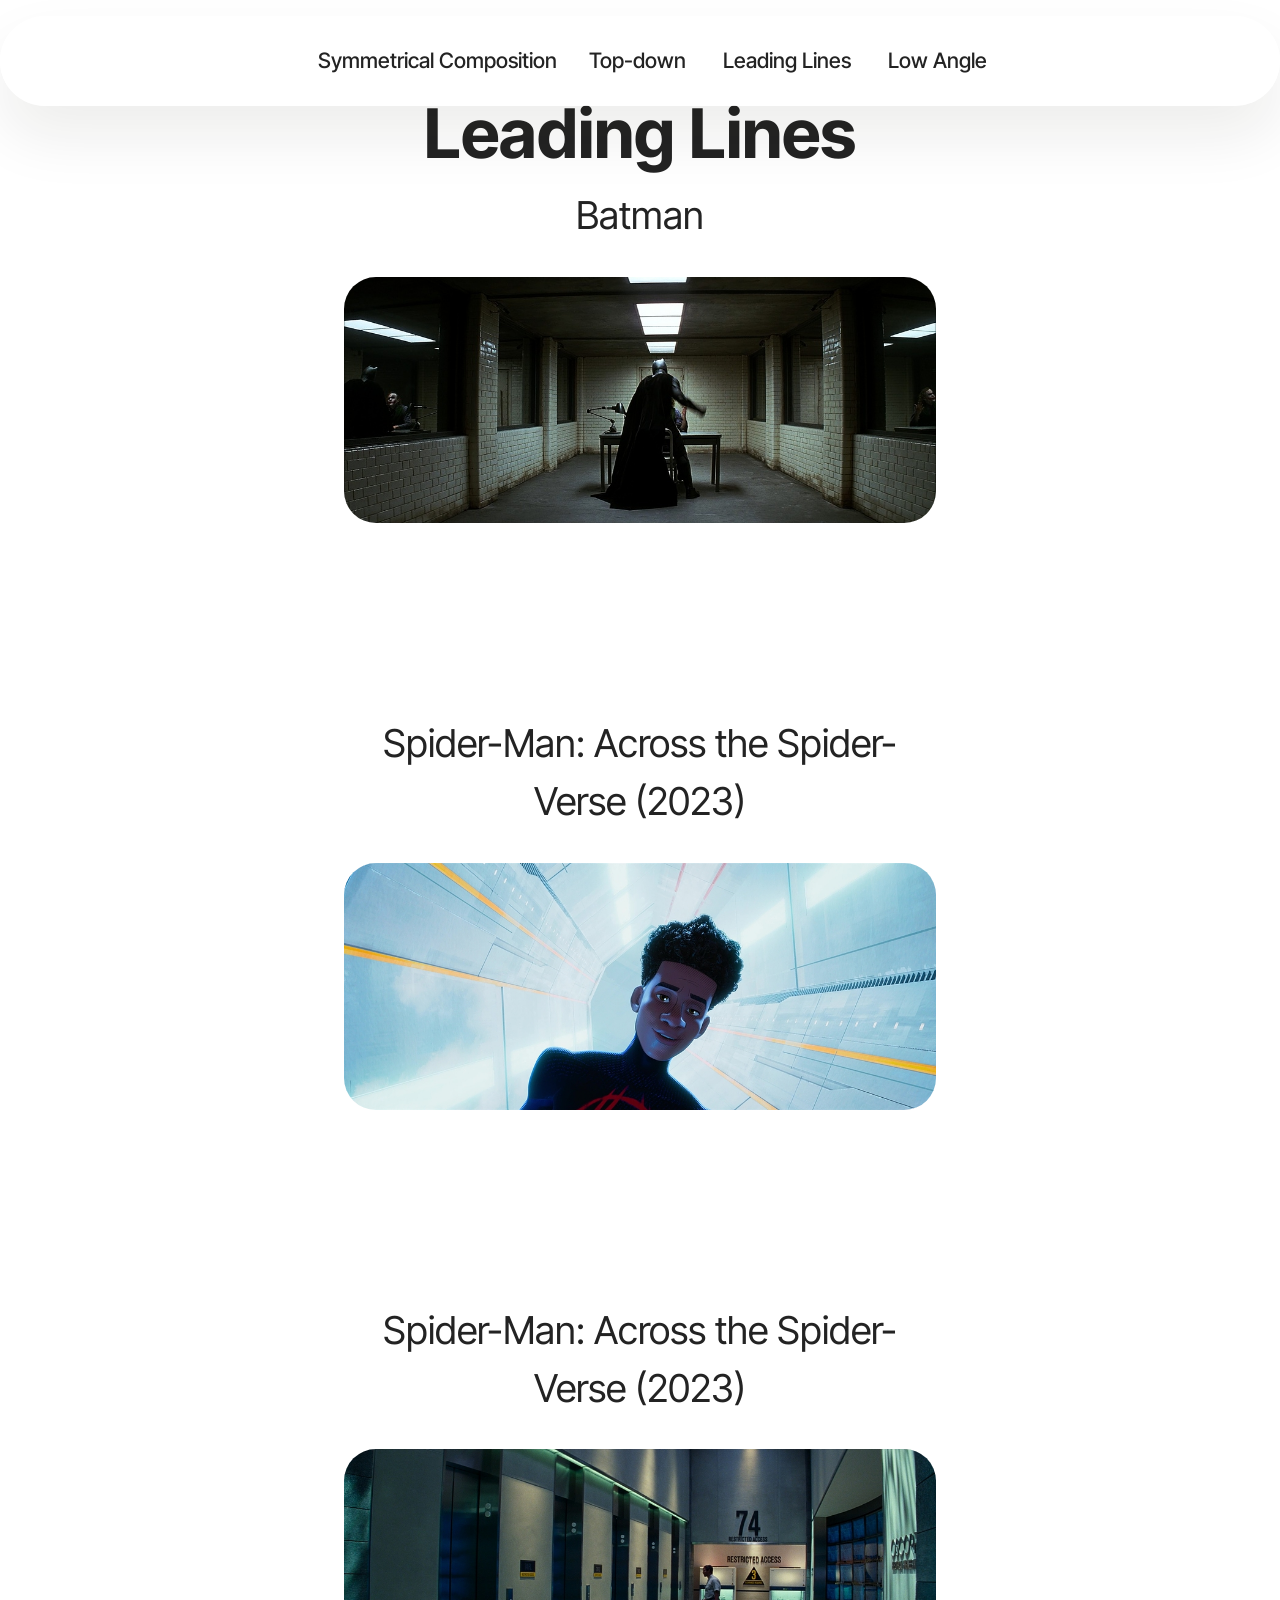
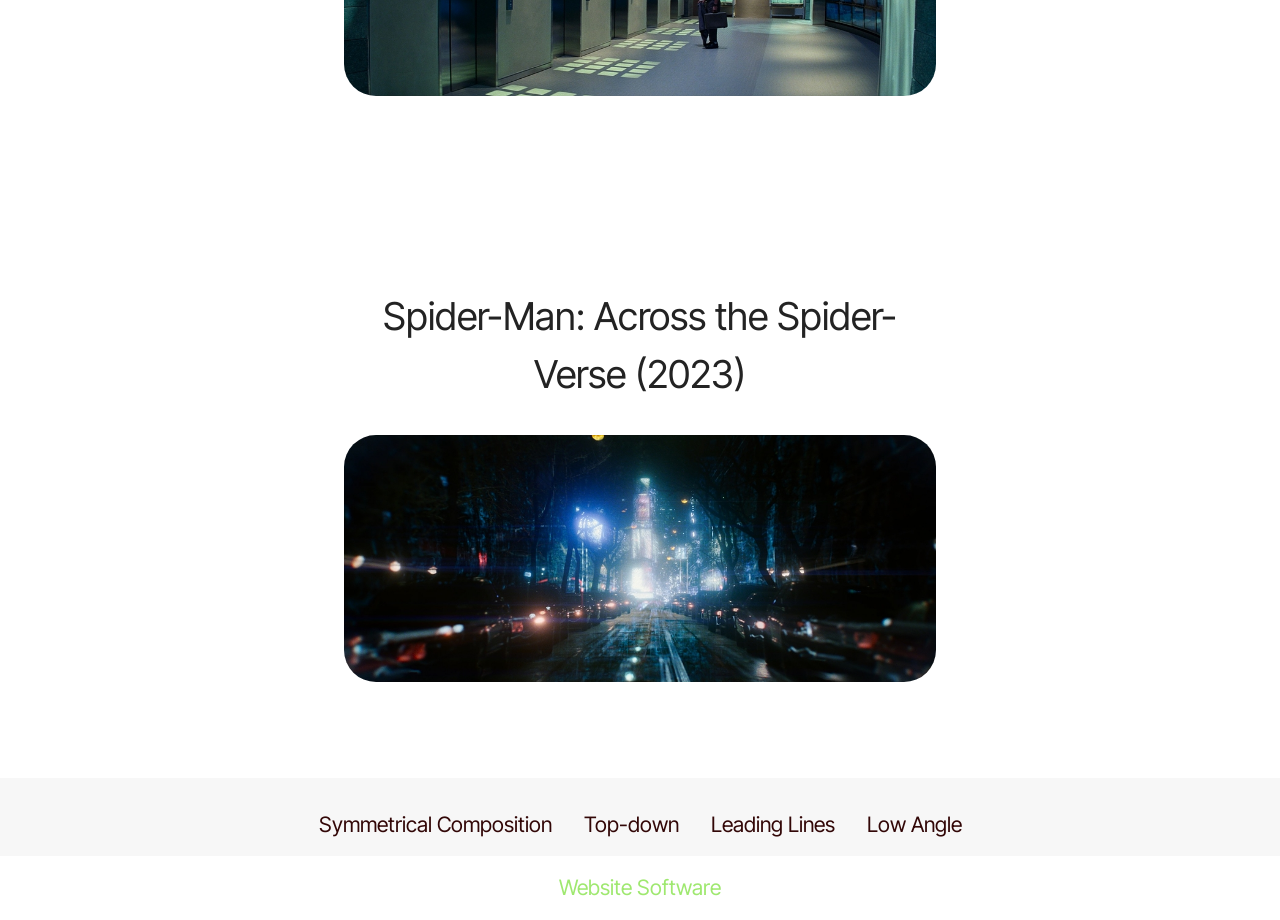
==== Leading Lines.html @ dedece08 "create github pages" ====
<!DOCTYPE html>
<html  >
<head>
  <!-- Site made with Mobirise Website Builder v6.1.12, https://mobirise.com -->
  <meta charset="UTF-8">
  <meta http-equiv="X-UA-Compatible" content="IE=edge">
  <meta name="generator" content="Mobirise v6.1.12, mobirise.com">
  <meta name="viewport" content="width=device-width, initial-scale=1, minimum-scale=1">
  <link rel="shortcut icon" href="assets/images/logo.png" type="image/x-icon">
  <meta name="description" content="">
  
  
  <title>Leading Lines</title>
  <link rel="stylesheet" href="assets/web/assets/mobirise-icons2/mobirise2.css">
  <link rel="stylesheet" href="assets/bootstrap/css/bootstrap.min.css">
  <link rel="stylesheet" href="assets/dropdown/css/style.css">
  <link rel="stylesheet" href="assets/socicon/css/styles.css">
  <link rel="stylesheet" href="assets/theme/css/style.css">
  <link rel="preload" href="https://fonts.googleapis.com/css?family=Inter+Tight:100,200,300,400,500,600,700,800,900,100i,200i,300i,400i,500i,600i,700i,800i,900i&display=swap" as="style" onload="this.onload=null;this.rel='stylesheet'">
  <noscript><link rel="stylesheet" href="https://fonts.googleapis.com/css?family=Inter+Tight:100,200,300,400,500,600,700,800,900,100i,200i,300i,400i,500i,600i,700i,800i,900i&display=swap"></noscript>
  <link rel="preload" href="https://fonts.googleapis.com/css?family=Roboto:100,200,300,400,500,600,700,800,900,100i,200i,300i,400i,500i,600i,700i,800i,900i&display=swap" as="style" onload="this.onload=null;this.rel='stylesheet'">
  <noscript><link rel="stylesheet" href="https://fonts.googleapis.com/css?family=Roboto:100,200,300,400,500,600,700,800,900,100i,200i,300i,400i,500i,600i,700i,800i,900i&display=swap"></noscript>
  <link rel="preload" as="style" href="assets/mobirise/css/mbr-additional.css?v=XmRnV6"><link rel="stylesheet" href="assets/mobirise/css/mbr-additional.css?v=XmRnV6" type="text/css">

  
  
  
</head>
<body>
  
  <section data-bs-version="5.1" class="menu menu2 cid-vgLvPtyXhu" once="menu" id="menu02-r">
	

	<nav class="navbar navbar-dropdown navbar-fixed-top navbar-expand-lg">
		<div class="container">
			<div class="navbar-brand">
				
				
			</div>
			<button class="navbar-toggler" type="button" data-toggle="collapse" data-bs-toggle="collapse" data-target="#navbarSupportedContent" data-bs-target="#navbarSupportedContent" aria-controls="navbarNavAltMarkup" aria-expanded="false" aria-label="Toggle navigation">
				<div class="hamburger">
					<span></span>
					<span></span>
					<span></span>
					<span></span>
				</div>
			</button>
			<div class="collapse navbar-collapse" id="navbarSupportedContent">
				<ul class="navbar-nav nav-dropdown nav-right navbar-nav-top-padding" data-app-modern-menu="true"><li class="nav-item">
						<a class="nav-link link text-black text-primary display-4" href="Symmetrical Composition.html">Symmetrical Composition</a>
					</li>
					<li class="nav-item">
						<a class="nav-link link text-black text-primary display-4" href="Top-down.html" aria-expanded="false">Top-down</a>
					</li>
					<li class="nav-item">
						<a class="nav-link link text-black text-primary display-4" href="Leading Lines.html">&nbsp;Leading Lines</a>
					</li><li class="nav-item"><a class="nav-link link text-black text-primary display-4" href="Low Angle.html">&nbsp;Low Angle</a></li></ul>
				
				
			</div>
		</div>
	</nav>
</section>

<section data-bs-version="5.1" class="image3 cid-vgM1FznN3b" id="image03-t">
  

  
  

  <div class="container">
    <div class="row justify-content-center">
      <div class="col-12 col-lg-6">
        <h4 class="mbr-description mbr-fonts-style mb-3 align-center display-1"><strong>Leading Lines</strong></h4>
        <p class="mbr-description mbr-fonts-style mb-4 align-center new-font-4">Batman</p>
        <div class="image-wrapper">
          <img class="w-100" src="assets/images/9.jpg" alt="Mobirise Website Builder">
        </div>
      </div>
    </div>
  </div>
</section>

<section data-bs-version="5.1" class="image3 cid-vgM1HWiV7c" id="image03-w">
  

  
  

  <div class="container">
    <div class="row justify-content-center">
      <div class="col-12 col-lg-6">
        
        <p class="mbr-description mbr-fonts-style mb-4 align-center new-font-4">Spider-Man: Across the Spider-Verse   (2023)</p>
        <div class="image-wrapper">
          <img class="w-100" src="assets/images/10.jpg" alt="Mobirise Website Builder">
        </div>
      </div>
    </div>
  </div>
</section>

<section data-bs-version="5.1" class="image3 cid-vgM1Hj1phn" id="image03-v">
  

  
  

  <div class="container">
    <div class="row justify-content-center">
      <div class="col-12 col-lg-6">
        
        <p class="mbr-description mbr-fonts-style mb-4 align-center new-font-4">Spider-Man: Across the Spider-Verse   (2023)</p>
        <div class="image-wrapper">
          <img class="w-100" src="assets/images/11.jpg" alt="Mobirise Website Builder">
        </div>
      </div>
    </div>
  </div>
</section>

<section data-bs-version="5.1" class="image3 cid-vgM1GlxQGO" id="image03-u">
  

  
  

  <div class="container">
    <div class="row justify-content-center">
      <div class="col-12 col-lg-6">
        
        <p class="mbr-description mbr-fonts-style mb-4 align-center new-font-4">Spider-Man: Across the Spider-Verse   (2023)</p>
        <div class="image-wrapper">
          <img class="w-100" src="assets/images/12.jpg" alt="Mobirise Website Builder">
        </div>
      </div>
    </div>
  </div>
</section>

<section data-bs-version="5.1" class="footer3 cid-vgM8ypkpY1" once="footers" id="footer03-13">

        

    

    <div class="container">
        <div class="row">
            <div class="row-links">
                <ul class="header-menu">
                  
                  
                  
                  
                <li class="header-menu-item mbr-fonts-style display-7"><a href="Symmetrical Composition.html" class="text-info">Symmetrical Composition</a></li><li class="header-menu-item mbr-fonts-style display-7"><a href="Top-down.html" class="text-info">Top-down</a></li><li class="header-menu-item mbr-fonts-style display-7"><a href="Leading Lines.html" class="text-info">Leading Lines</a></li><li class="header-menu-item mbr-fonts-style display-7"><a href="Low Angle.html" class="text-info">Low Angle</a></li></ul>
              </div>

            
            
        </div>
    </div>
</section><section class="display-7" style="padding: 0;align-items: center;justify-content: center;flex-wrap: wrap;    align-content: center;display: flex;position: relative;height: 4rem;"><a href="https://mobiri.se/" style="flex: 1 1;height: 4rem;position: absolute;width: 100%;z-index: 1;"><img alt="" style="height: 4rem;" src="[data-uri]"></a><p style="margin: 0;text-align: center;" class="display-7">&#8204;</p><a style="z-index:1" href="https://mobirise.com"> Website Software</a></section><script src="assets/bootstrap/js/bootstrap.bundle.min.js"></script>  <script src="assets/smoothscroll/smooth-scroll.js"></script>  <script src="assets/ytplayer/index.js"></script>  <script src="assets/dropdown/js/navbar-dropdown.js"></script>  <script src="assets/theme/js/script.js"></script>  
  
  
</body>
</html>
---- assets/web/assets/mobirise-icons2/mobirise2.css ----
@font-face {
  font-family: 'Moririse2';
  font-display: swap;
  src:  url('mobirise2.eot?f2bix4');
  src:  url('mobirise2.eot?f2bix4#iefix') format('embedded-opentype'),
    url('mobirise2.woff2?f2bix4') format('woff2'),
    url('mobirise2.woff?f2bix4') format('woff'),
    url('mobirise2.ttf?f2bix4') format('truetype'),
    url('mobirise2.svg?f2bix4#mobirise2') format('svg');
  font-weight: normal;
  font-style: normal;
}

[class^="mobi-"], [class*=" mobi-"] {
  /* use !important to prevent issues with browser extensions that change fonts */
  font-family: 'Moririse2' !important;
  speak: none;
  font-style: normal;
  font-weight: normal;
  font-variant: normal;
  text-transform: none;
  line-height: 1;

  /* Better Font Rendering =========== */
  -webkit-font-smoothing: antialiased;
  -moz-osx-font-smoothing: grayscale;
}

.mobi-mbri-add-submenu:before {
  content: "\e900";
}
.mobi-mbri-alert:before {
  content: "\e901";
}
.mobi-mbri-align-center:before {
  content: "\e902";
}
.mobi-mbri-align-justify:before {
  content: "\e903";
}
.mobi-mbri-align-left:before {
  content: "\e904";
}
.mobi-mbri-align-right:before {
  content: "\e905";
}
.mobi-mbri-android:before {
  content: "\e906";
}
.mobi-mbri-apple:before {
  content: "\e907";
}
.mobi-mbri-arrow-down:before {
  content: "\e908";
}
.mobi-mbri-arrow-next:before {
  content: "\e909";
}
.mobi-mbri-arrow-prev:before {
  content: "\e90a";
}
.mobi-mbri-arrow-up:before {
  content: "\e90b";
}
.mobi-mbri-bold:before {
  content: "\e90c";
}
.mobi-mbri-bookmark:before {
  content: "\e90d";
}
.mobi-mbri-bootstrap:before {
  content: "\e90e";
}
.mobi-mbri-briefcase:before {
  content: "\e90f";
}
.mobi-mbri-browse:before {
  content: "\e910";
}
.mobi-mbri-bulleted-list:before {
  content: "\e911";
}
.mobi-mbri-calendar:before {
  content: "\e912";
}
.mobi-mbri-camera:before {
  content: "\e913";
}
.mobi-mbri-cart-add:before {
  content: "\e914";
}
.mobi-mbri-cart-full:before {
  content: "\e915";
}
.mobi-mbri-cash:before {
  content: "\e916";
}
.mobi-mbri-change-style:before {
  content: "\e917";
}
.mobi-mbri-chat:before {
  content: "\e918";
}
.mobi-mbri-clock:before {
  content: "\e919";
}
.mobi-mbri-close:before {
  content: "\e91a";
}
.mobi-mbri-cloud:before {
  content: "\e91b";
}
.mobi-mbri-code:before {
  content: "\e91c";
}
.mobi-mbri-contact-form:before {
  content: "\e91d";
}
.mobi-mbri-credit-card:before {
  content: "\e91e";
}
.mobi-mbri-cursor-click:before {
  content: "\e91f";
}
.mobi-mbri-cust-feedback:before {
  content: "\e920";
}
.mobi-mbri-database:before {
  content: "\e921";
}
.mobi-mbri-delivery:before {
  content: "\e922";
}
.mobi-mbri-desktop:before {
  content: "\e923";
}
.mobi-mbri-devices:before {
  content: "\e924";
}
.mobi-mbri-down:before {
  content: "\e925";
}
.mobi-mbri-download-2:before {
  content: "\e926";
}
.mobi-mbri-download:before {
  content: "\e927";
}
.mobi-mbri-drag-n-drop-2:before {
  content: "\e928";
}
.mobi-mbri-drag-n-drop:before {
  content: "\e929";
}
.mobi-mbri-edit-2:before {
  content: "\e92a";
}
.mobi-mbri-edit:before {
  content: "\e92b";
}
.mobi-mbri-error:before {
  content: "\e92c";
}
.mobi-mbri-extension:before {
  content: "\e92d";
}
.mobi-mbri-features:before {
  content: "\e92e";
}
.mobi-mbri-file:before {
  content: "\e92f";
}
.mobi-mbri-flag:before {
  content: "\e930";
}
.mobi-mbri-folder:before {
  content: "\e931";
}
.mobi-mbri-gift:before {
  content: "\e932";
}
.mobi-mbri-github:before {
  content: "\e933";
}
.mobi-mbri-globe-2:before {
  content: "\e934";
}
.mobi-mbri-globe:before {
  content: "\e935";
}
.mobi-mbri-growing-chart:before {
  content: "\e936";
}
.mobi-mbri-hearth:before {
  content: "\e937";
}
.mobi-mbri-help:before {
  content: "\e938";
}
.mobi-mbri-home:before {
  content: "\e939";
}
.mobi-mbri-hot-cup:before {
  content: "\e93a";
}
.mobi-mbri-idea:before {
  content: "\e93b";
}
.mobi-mbri-image-gallery:before {
  content: "\e93c";
}
.mobi-mbri-image-slider:before {
  content: "\e93d";
}
.mobi-mbri-info:before {
  content: "\e93e";
}
.mobi-mbri-italic:before {
  content: "\e93f";
}
.mobi-mbri-key:before {
  content: "\e940";
}
.mobi-mbri-laptop:before {
  content: "\e941";
}
.mobi-mbri-layers:before {
  content: "\e942";
}
.mobi-mbri-left-right:before {
  content: "\e943";
}
.mobi-mbri-left:before {
  content: "\e944";
}
.mobi-mbri-letter:before {
  content: "\e945";
}
.mobi-mbri-like:before {
  content: "\e946";
}
.mobi-mbri-link:before {
  content: "\e947";
}
.mobi-mbri-lock:before {
  content: "\e948";
}
.mobi-mbri-login:before {
  content: "\e949";
}
.mobi-mbri-logout:before {
  content: "\e94a";
}
.mobi-mbri-magic-stick:before {
  content: "\e94b";
}
.mobi-mbri-map-pin:before {
  content: "\e94c";
}
.mobi-mbri-menu:before {
  content: "\e94d";
}
.mobi-mbri-mobile-2:before {
  content: "\e94e";
}
.mobi-mbri-mobile-horizontal:before {
  content: "\e94f";
}
.mobi-mbri-mobile:before {
  content: "\e950";
}
.mobi-mbri-mobirise:before {
  content: "\e951";
}
.mobi-mbri-more-horizontal:before {
  content: "\e952";
}
.mobi-mbri-more-vertical:before {
  content: "\e953";
}
.mobi-mbri-music:before {
  content: "\e954";
}
.mobi-mbri-new-file:before {
  content: "\e955";
}
.mobi-mbri-numbered-list:before {
  content: "\e956";
}
.mobi-mbri-opened-folder:before {
  content: "\e957";
}
.mobi-mbri-pages:before {
  content: "\e958";
}
.mobi-mbri-paper-plane:before {
  content: "\e959";
}
.mobi-mbri-paperclip:before {
  content: "\e95a";
}
.mobi-mbri-phone:before {
  content: "\e95b";
}
.mobi-mbri-photo:before {
  content: "\e95c";
}
.mobi-mbri-photos:before {
  content: "\e95d";
}
.mobi-mbri-pin:before {
  content: "\e95e";
}
.mobi-mbri-play:before {
  content: "\e95f";
}
.mobi-mbri-plus:before {
  content: "\e960";
}
.mobi-mbri-preview:before {
  content: "\e961";
}
.mobi-mbri-print:before {
  content: "\e962";
}
.mobi-mbri-protect:before {
  content: "\e963";
}
.mobi-mbri-question:before {
  content: "\e964";
}
.mobi-mbri-quote-left:before {
  content: "\e965";
}
.mobi-mbri-quote-right:before {
  content: "\e966";
}
.mobi-mbri-redo:before {
  content: "\e967";
}
.mobi-mbri-refresh:before {
  content: "\e968";
}
.mobi-mbri-responsive-2:before {
  content: "\e969";
}
.mobi-mbri-responsive:before {
  content: "\e96a";
}
.mobi-mbri-right:before {
  content: "\e96b";
}
.mobi-mbri-rocket:before {
  content: "\e96c";
}
.mobi-mbri-sad-face:before {
  content: "\e96d";
}
.mobi-mbri-sale:before {
  content: "\e96e";
}
.mobi-mbri-save:before {
  content: "\e96f";
}
.mobi-mbri-search:before {
  content: "\e970";
}
.mobi-mbri-setting-2:before {
  content: "\e971";
}
.mobi-mbri-setting-3:before {
  content: "\e972";
}
.mobi-mbri-setting:before {
  content: "\e973";
}
.mobi-mbri-share:before {
  content: "\e974";
}
.mobi-mbri-shopping-bag:before {
  content: "\e975";
}
.mobi-mbri-shopping-basket:before {
  content: "\e976";
}
.mobi-mbri-shopping-cart:before {
  content: "\e977";
}
.mobi-mbri-sites:before {
  content: "\e978";
}
.mobi-mbri-smile-face:before {
  content: "\e979";
}
.mobi-mbri-speed:before {
  content: "\e97a";
}
.mobi-mbri-star:before {
  content: "\e97b";
}
.mobi-mbri-success:before {
  content: "\e97c";
}
.mobi-mbri-sun:before {
  content: "\e97d";
}
.mobi-mbri-sun2:before {
  content: "\e97e";
}
.mobi-mbri-tablet-vertical:before {
  content: "\e97f";
}
.mobi-mbri-tablet:before {
  content: "\e980";
}
.mobi-mbri-target:before {
  content: "\e981";
}
.mobi-mbri-timer:before {
  content: "\e982";
}
.mobi-mbri-to-ftp:before {
  content: "\e983";
}
.mobi-mbri-to-local-drive:before {
  content: "\e984";
}
.mobi-mbri-touch-swipe:before {
  content: "\e985";
}
.mobi-mbri-touch:before {
  content: "\e986";
}
.mobi-mbri-trash:before {
  content: "\e987";
}
.mobi-mbri-underline:before {
  content: "\e988";
}
.mobi-mbri-undo:before {
  content: "\e989";
}
.mobi-mbri-unlink:before {
  content: "\e98a";
}
.mobi-mbri-unlock:before {
  content: "\e98b";
}
.mobi-mbri-up-down:before {
  content: "\e98c";
}
.mobi-mbri-up:before {
  content: "\e98d";
}
.mobi-mbri-update:before {
  content: "\e98e";
}
.mobi-mbri-upload-2:before {
  content: "\e98f";
}
.mobi-mbri-upload:before {
  content: "\e990";
}
.mobi-mbri-user-2:before {
  content: "\e991";
}
.mobi-mbri-user:before {
  content: "\e992";
}
.mobi-mbri-users:before {
  content: "\e993";
}
.mobi-mbri-video-play:before {
  content: "\e994";
}
.mobi-mbri-video:before {
  content: "\e995";
}
.mobi-mbri-watch:before {
  content: "\e996";
}
.mobi-mbri-website-theme-2:before {
  content: "\e997";
}
.mobi-mbri-website-theme:before {
  content: "\e998";
}
.mobi-mbri-wifi:before {
  content: "\e999";
}
.mobi-mbri-windows:before {
  content: "\e99a";
}
.mobi-mbri-zoom-in:before {
  content: "\e99b";
}
.mobi-mbri-zoom-out:before {
  content: "\e99c";
}
---- assets/dropdown/css/style.css ----
.navbar-dropdown {
  left: 0;
  padding: 0;
  position: absolute;
  right: 0;
  top: 0;
  transition: all 0.45s ease;
  z-index: 1030;
  background: #282828; }
  .navbar-dropdown .navbar-logo {
    margin-right: 0.8rem;
    transition: margin 0.3s ease-in-out;
    vertical-align: middle; }
    .navbar-dropdown .navbar-logo img {
      height: 3.125rem;
      transition: all 0.3s ease-in-out; }
    .navbar-dropdown .navbar-logo.mbr-iconfont {
      font-size: 3.125rem;
      line-height: 3.125rem; }
  .navbar-dropdown .navbar-caption {
    font-weight: 700;
    white-space: normal;
    vertical-align: -4px;
    line-height: 3.125rem !important; }
    .navbar-dropdown .navbar-caption, .navbar-dropdown .navbar-caption:hover {
      color: inherit;
      text-decoration: none; }
  .navbar-dropdown .mbr-iconfont + .navbar-caption {
    vertical-align: -1px; }
  .navbar-dropdown.navbar-fixed-top {
    position: fixed; }
  .navbar-dropdown .navbar-brand span {
    vertical-align: -4px; }
  .navbar-dropdown.bg-color.transparent {
    background: none; }
  .navbar-dropdown.navbar-short .navbar-brand {
    padding: 0.625rem 0; }
    .navbar-dropdown.navbar-short .navbar-brand span {
      vertical-align: -1px; }
  .navbar-dropdown.navbar-short .navbar-caption {
    line-height: 2.375rem !important;
    vertical-align: -2px; }
  .navbar-dropdown.navbar-short .navbar-logo {
    margin-right: 0.5rem; }
    .navbar-dropdown.navbar-short .navbar-logo img {
      height: 2.375rem; }
    .navbar-dropdown.navbar-short .navbar-logo.mbr-iconfont {
      font-size: 2.375rem;
      line-height: 2.375rem; }
  .navbar-dropdown.navbar-short .mbr-table-cell {
    height: 3.625rem; }
  .navbar-dropdown .navbar-close {
    left: 0.6875rem;
    position: fixed;
    top: 0.75rem;
    z-index: 1000; }
  .navbar-dropdown .hamburger-icon {
    content: "";
    display: inline-block;
    vertical-align: middle;
    width: 16px;
    -webkit-box-shadow: 0 -6px 0 1px #282828,0 0 0 1px #282828,0 6px 0 1px #282828;
    -moz-box-shadow: 0 -6px 0 1px #282828,0 0 0 1px #282828,0 6px 0 1px #282828;
    box-shadow: 0 -6px 0 1px #282828,0 0 0 1px #282828,0 6px 0 1px #282828; }

.dropdown-menu .dropdown-toggle[data-toggle="dropdown-submenu"]::after {
  border-bottom: 0.35em solid transparent;
  border-left: 0.35em solid;
  border-right: 0;
  border-top: 0.35em solid transparent;
  margin-left: 0.3rem; }

.dropdown-menu .dropdown-item:focus {
  outline: 0; }

.nav-dropdown {
  font-size: 0.75rem;
  font-weight: 500;
  height: auto !important; }
  .nav-dropdown .nav-btn {
    padding-left: 1rem; }
  .nav-dropdown .link {
    margin: .667em 1.667em;
    font-weight: 500;
    padding: 0;
    transition: color .2s ease-in-out; }
    .nav-dropdown .link.dropdown-toggle {
      margin-right: 2.583em; }
      .nav-dropdown .link.dropdown-toggle::after {
        margin-left: .25rem;
        border-top: 0.35em solid;
        border-right: 0.35em solid transparent;
        border-left: 0.35em solid transparent;
        border-bottom: 0; }
      .nav-dropdown .link.dropdown-toggle[aria-expanded="true"] {
        margin: 0;
        padding: 0.667em 3.263em  0.667em 1.667em; }
  .nav-dropdown .link::after,
  .nav-dropdown .dropdown-item::after {
    color: inherit; }
  .nav-dropdown .btn {
    font-size: 0.75rem;
    font-weight: 700;
    letter-spacing: 0;
    margin-bottom: 0;
    padding-left: 1.25rem;
    padding-right: 1.25rem; }
  .nav-dropdown .dropdown-menu {
    border-radius: 0;
    border: 0;
    left: 0;
    margin: 0;
    padding-bottom: 1.25rem;
    padding-top: 1.25rem;
    position: relative; }
  .nav-dropdown .dropdown-submenu {
    margin-left: 0.125rem;
    top: 0; }
  .nav-dropdown .dropdown-item {
    font-weight: 500;
    line-height: 2;
    padding: 0.3846em 4.615em 0.3846em 1.5385em;
    position: relative;
    transition: color .2s ease-in-out, background-color .2s ease-in-out; }
    .nav-dropdown .dropdown-item::after {
      margin-top: -0.3077em;
      position: absolute;
      right: 1.1538em;
      top: 50%; }
    .nav-dropdown .dropdown-item:focus, .nav-dropdown .dropdown-item:hover {
      background: none; }

@media (max-width: 767px) {
  .nav-dropdown.navbar-toggleable-sm {
    bottom: 0;
    display: none;
    left: 0;
    overflow-x: hidden;
    position: fixed;
    top: 0;
    transform: translateX(-100%);
    -ms-transform: translateX(-100%);
    -webkit-transform: translateX(-100%);
    width: 18.75rem;
    z-index: 999; } }
.nav-dropdown.navbar-toggleable-xl {
  bottom: 0;
  display: none;
  left: 0;
  overflow-x: hidden;
  position: fixed;
  top: 0;
  transform: translateX(-100%);
  -ms-transform: translateX(-100%);
  -webkit-transform: translateX(-100%);
  width: 18.75rem;
  z-index: 999; }

.nav-dropdown-sm {
  display: block !important;
  overflow-x: hidden;
  overflow: auto;
  padding-top: 3.875rem; }
  .nav-dropdown-sm::after {
    content: "";
    display: block;
    height: 3rem;
    width: 100%; }
  .nav-dropdown-sm.collapse.in ~ .navbar-close {
    display: block !important; }
  .nav-dropdown-sm.collapsing, .nav-dropdown-sm.collapse.in {
    transform: translateX(0);
    -ms-transform: translateX(0);
    -webkit-transform: translateX(0);
    transition: all 0.25s ease-out;
    -webkit-transition: all 0.25s ease-out;
    background: #282828; }
  .nav-dropdown-sm.collapsing[aria-expanded="false"] {
    transform: translateX(-100%);
    -ms-transform: translateX(-100%);
    -webkit-transform: translateX(-100%); }
  .nav-dropdown-sm .nav-item {
    display: block;
    margin-left: 0 !important;
    padding-left: 0; }
  .nav-dropdown-sm .link,
  .nav-dropdown-sm .dropdown-item {
    border-top: 1px dotted rgba(255, 255, 255, 0.1);
    font-size: 0.8125rem;
    line-height: 1.6;
    margin: 0 !important;
    padding: 0.875rem 2.4rem 0.875rem 1.5625rem !important;
    position: relative;
    white-space: normal; }
    .nav-dropdown-sm .link:focus, .nav-dropdown-sm .link:hover,
    .nav-dropdown-sm .dropdown-item:focus,
    .nav-dropdown-sm .dropdown-item:hover {
      background: rgba(0, 0, 0, 0.2) !important;
      color: #c0a375; }
  .nav-dropdown-sm .nav-btn {
    position: relative;
    padding: 1.5625rem 1.5625rem 0 1.5625rem; }
    .nav-dropdown-sm .nav-btn::before {
      border-top: 1px dotted rgba(255, 255, 255, 0.1);
      content: "";
      left: 0;
      position: absolute;
      top: 0;
      width: 100%; }
    .nav-dropdown-sm .nav-btn + .nav-btn {
      padding-top: 0.625rem; }
      .nav-dropdown-sm .nav-btn + .nav-btn::before {
        display: none; }
  .nav-dropdown-sm .btn {
    padding: 0.625rem 0; }
  .nav-dropdown-sm .dropdown-toggle[data-toggle="dropdown-submenu"]::after {
    margin-left: .25rem;
    border-top: 0.35em solid;
    border-right: 0.35em solid transparent;
    border-left: 0.35em solid transparent;
    border-bottom: 0; }
  .nav-dropdown-sm .dropdown-toggle[data-toggle="dropdown-submenu"][aria-expanded="true"]::after {
    border-top: 0;
    border-right: 0.35em solid transparent;
    border-left: 0.35em solid transparent;
    border-bottom: 0.35em solid; }
  .nav-dropdown-sm .dropdown-menu {
    margin: 0;
    padding: 0;
    position: relative;
    top: 0;
    left: 0;
    width: 100%;
    border: 0;
    float: none;
    border-radius: 0;
    background: none; }
  .nav-dropdown-sm .dropdown-submenu {
    left: 100%;
    margin-left: 0.125rem;
    margin-top: -1.25rem;
    top: 0; }

.navbar-toggleable-sm .nav-dropdown .dropdown-menu {
  position: absolute; }

.navbar-toggleable-sm .nav-dropdown .dropdown-submenu {
  left: 100%;
  margin-left: 0.125rem;
  margin-top: -1.25rem;
  top: 0; }

.navbar-toggleable-sm.opened .nav-dropdown .dropdown-menu {
  position: relative; }

.navbar-toggleable-sm.opened .nav-dropdown .dropdown-submenu {
  left: 0;
  margin-left: 00rem;
  margin-top: 0rem;
  top: 0; }

.is-builder .nav-dropdown.collapsing {
  transition: none !important; }
---- assets/socicon/css/styles.css ----
@charset "UTF-8";

@font-face {
  font-family: 'Socicon';
  src:  url('../fonts/socicon.eot');
  src:  url('../fonts/socicon.eot?#iefix') format('embedded-opentype'),
    url('../fonts/socicon.woff2') format('woff2'),
    url('../fonts/socicon.ttf') format('truetype'),
    url('../fonts/socicon.woff') format('woff'),
    url('../fonts/socicon.svg#socicon') format('svg');
  font-weight: normal;
  font-style: normal;
  font-display: swap;
}

[data-icon]:before {
  font-family: "socicon" !important;
  content: attr(data-icon);
  font-style: normal !important;
  font-weight: normal !important;
  font-variant: normal !important;
  text-transform: none !important;
  speak: none;
  line-height: 1;
  -webkit-font-smoothing: antialiased;
  -moz-osx-font-smoothing: grayscale;
}

[class^="socicon-"], [class*=" socicon-"] {
  /* use !important to prevent issues with browser extensions that change fonts */
  font-family: 'Socicon' !important;
  speak: none;
  font-style: normal;
  font-weight: normal;
  font-variant: normal;
  text-transform: none;
  line-height: 1;

  /* Better Font Rendering =========== */
  -webkit-font-smoothing: antialiased;
  -moz-osx-font-smoothing: grayscale;
}

.socicon-500px:before {
  content: "\e000";
}
.socicon-8tracks:before {
  content: "\e001";
}
.socicon-airbnb:before {
  content: "\e002";
}
.socicon-alliance:before {
  content: "\e003";
}
.socicon-amazon:before {
  content: "\e004";
}
.socicon-amplement:before {
  content: "\e005";
}
.socicon-android:before {
  content: "\e006";
}
.socicon-angellist:before {
  content: "\e007";
}
.socicon-apple:before {
  content: "\e008";
}
.socicon-appnet:before {
  content: "\e009";
}
.socicon-baidu:before {
  content: "\e00a";
}
.socicon-bandcamp:before {
  content: "\e00b";
}
.socicon-battlenet:before {
  content: "\e00c";
}
.socicon-mixer:before {
  content: "\e00d";
}
.socicon-bebee:before {
  content: "\e00e";
}
.socicon-bebo:before {
  content: "\e00f";
}
.socicon-behance:before {
  content: "\e010";
}
.socicon-blizzard:before {
  content: "\e011";
}
.socicon-blogger:before {
  content: "\e012";
}
.socicon-buffer:before {
  content: "\e013";
}
.socicon-chrome:before {
  content: "\e014";
}
.socicon-coderwall:before {
  content: "\e015";
}
.socicon-curse:before {
  content: "\e016";
}
.socicon-dailymotion:before {
  content: "\e017";
}
.socicon-deezer:before {
  content: "\e018";
}
.socicon-delicious:before {
  content: "\e019";
}
.socicon-deviantart:before {
  content: "\e01a";
}
.socicon-diablo:before {
  content: "\e01b";
}
.socicon-digg:before {
  content: "\e01c";
}
.socicon-discord:before {
  content: "\e01d";
}
.socicon-disqus:before {
  content: "\e01e";
}
.socicon-douban:before {
  content: "\e01f";
}
.socicon-draugiem:before {
  content: "\e020";
}
.socicon-dribbble:before {
  content: "\e021";
}
.socicon-drupal:before {
  content: "\e022";
}
.socicon-ebay:before {
  content: "\e023";
}
.socicon-ello:before {
  content: "\e024";
}
.socicon-endomodo:before {
  content: "\e025";
}
.socicon-envato:before {
  content: "\e026";
}
.socicon-etsy:before {
  content: "\e027";
}
.socicon-facebook:before {
  content: "\e028";
}
.socicon-feedburner:before {
  content: "\e029";
}
.socicon-filmweb:before {
  content: "\e02a";
}
.socicon-firefox:before {
  content: "\e02b";
}
.socicon-flattr:before {
  content: "\e02c";
}
.socicon-flickr:before {
  content: "\e02d";
}
.socicon-formulr:before {
  content: "\e02e";
}
.socicon-forrst:before {
  content: "\e02f";
}
.socicon-foursquare:before {
  content: "\e030";
}
.socicon-friendfeed:before {
  content: "\e031";
}
.socicon-github:before {
  content: "\e032";
}
.socicon-goodreads:before {
  content: "\e033";
}
.socicon-google:before {
  content: "\e034";
}
.socicon-googlescholar:before {
  content: "\e035";
}
.socicon-googlegroups:before {
  content: "\e036";
}
.socicon-googlephotos:before {
  content: "\e037";
}
.socicon-googleplus:before {
  content: "\e038";
}
.socicon-grooveshark:before {
  content: "\e039";
}
.socicon-hackerrank:before {
  content: "\e03a";
}
.socicon-hearthstone:before {
  content: "\e03b";
}
.socicon-hellocoton:before {
  content: "\e03c";
}
.socicon-heroes:before {
  content: "\e03d";
}
.socicon-smashcast:before {
  content: "\e03e";
}
.socicon-horde:before {
  content: "\e03f";
}
.socicon-houzz:before {
  content: "\e040";
}
.socicon-icq:before {
  content: "\e041";
}
.socicon-identica:before {
  content: "\e042";
}
.socicon-imdb:before {
  content: "\e043";
}
.socicon-instagram:before {
  content: "\e044";
}
.socicon-issuu:before {
  content: "\e045";
}
.socicon-istock:before {
  content: "\e046";
}
.socicon-itunes:before {
  content: "\e047";
}
.socicon-keybase:before {
  content: "\e048";
}
.socicon-lanyrd:before {
  content: "\e049";
}
.socicon-lastfm:before {
  content: "\e04a";
}
.socicon-line:before {
  content: "\e04b";
}
.socicon-linkedin:before {
  content: "\e04c";
}
.socicon-livejournal:before {
  content: "\e04d";
}
.socicon-lyft:before {
  content: "\e04e";
}
.socicon-macos:before {
  content: "\e04f";
}
.socicon-mail:before {
  content: "\e050";
}
.socicon-medium:before {
  content: "\e051";
}
.socicon-meetup:before {
  content: "\e052";
}
.socicon-mixcloud:before {
  content: "\e053";
}
.socicon-modelmayhem:before {
  content: "\e054";
}
.socicon-mumble:before {
  content: "\e055";
}
.socicon-myspace:before {
  content: "\e056";
}
.socicon-newsvine:before {
  content: "\e057";
}
.socicon-nintendo:before {
  content: "\e058";
}
.socicon-npm:before {
  content: "\e059";
}
.socicon-odnoklassniki:before {
  content: "\e05a";
}
.socicon-openid:before {
  content: "\e05b";
}
.socicon-opera:before {
  content: "\e05c";
}
.socicon-outlook:before {
  content: "\e05d";
}
.socicon-overwatch:before {
  content: "\e05e";
}
.socicon-patreon:before {
  content: "\e05f";
}
.socicon-paypal:before {
  content: "\e060";
}
.socicon-periscope:before {
  content: "\e061";
}
.socicon-persona:before {
  content: "\e062";
}
.socicon-pinterest:before {
  content: "\e063";
}
.socicon-play:before {
  content: "\e064";
}
.socicon-player:before {
  content: "\e065";
}
.socicon-playstation:before {
  content: "\e066";
}
.socicon-pocket:before {
  content: "\e067";
}
.socicon-qq:before {
  content: "\e068";
}
.socicon-quora:before {
  content: "\e069";
}
.socicon-raidcall:before {
  content: "\e06a";
}
.socicon-ravelry:before {
  content: "\e06b";
}
.socicon-reddit:before {
  content: "\e06c";
}
.socicon-renren:before {
  content: "\e06d";
}
.socicon-researchgate:before {
  content: "\e06e";
}
.socicon-residentadvisor:before {
  content: "\e06f";
}
.socicon-reverbnation:before {
  content: "\e070";
}
.socicon-rss:before {
  content: "\e071";
}
.socicon-sharethis:before {
  content: "\e072";
}
.socicon-skype:before {
  content: "\e073";
}
.socicon-slideshare:before {
  content: "\e074";
}
.socicon-smugmug:before {
  content: "\e075";
}
.socicon-snapchat:before {
  content: "\e076";
}
.socicon-songkick:before {
  content: "\e077";
}
.socicon-soundcloud:before {
  content: "\e078";
}
.socicon-spotify:before {
  content: "\e079";
}
.socicon-stackexchange:before {
  content: "\e07a";
}
.socicon-stackoverflow:before {
  content: "\e07b";
}
.socicon-starcraft:before {
  content: "\e07c";
}
.socicon-stayfriends:before {
  content: "\e07d";
}
.socicon-steam:before {
  content: "\e07e";
}
.socicon-storehouse:before {
  content: "\e07f";
}
.socicon-strava:before {
  content: "\e080";
}
.socicon-streamjar:before {
  content: "\e081";
}
.socicon-stumbleupon:before {
  content: "\e082";
}
.socicon-swarm:before {
  content: "\e083";
}
.socicon-teamspeak:before {
  content: "\e084";
}
.socicon-teamviewer:before {
  content: "\e085";
}
.socicon-technorati:before {
  content: "\e086";
}
.socicon-telegram:before {
  content: "\e087";
}
.socicon-tripadvisor:before {
  content: "\e088";
}
.socicon-tripit:before {
  content: "\e089";
}
.socicon-triplej:before {
  content: "\e08a";
}
.socicon-tumblr:before {
  content: "\e08b";
}
.socicon-twitch:before {
  content: "\e08c";
}
.socicon-twitter:before {
  content: "\e08d";
}
.socicon-uber:before {
  content: "\e08e";
}
.socicon-ventrilo:before {
  content: "\e08f";
}
.socicon-viadeo:before {
  content: "\e090";
}
.socicon-viber:before {
  content: "\e091";
}
.socicon-viewbug:before {
  content: "\e092";
}
.socicon-vimeo:before {
  content: "\e093";
}
.socicon-vine:before {
  content: "\e094";
}
.socicon-vkontakte:before {
  content: "\e095";
}
.socicon-warcraft:before {
  content: "\e096";
}
.socicon-wechat:before {
  content: "\e097";
}
.socicon-weibo:before {
  content: "\e098";
}
.socicon-whatsapp:before {
  content: "\e099";
}
.socicon-wikipedia:before {
  content: "\e09a";
}
.socicon-windows:before {
  content: "\e09b";
}
.socicon-wordpress:before {
  content: "\e09c";
}
.socicon-wykop:before {
  content: "\e09d";
}
.socicon-xbox:before {
  content: "\e09e";
}
.socicon-xing:before {
  content: "\e09f";
}
.socicon-yahoo:before {
  content: "\e0a0";
}
.socicon-yammer:before {
  content: "\e0a1";
}
.socicon-yandex:before {
  content: "\e0a2";
}
.socicon-yelp:before {
  content: "\e0a3";
}
.socicon-younow:before {
  content: "\e0a4";
}
.socicon-youtube:before {
  content: "\e0a5";
}
.socicon-zapier:before {
  content: "\e0a6";
}
.socicon-zerply:before {
  content: "\e0a7";
}
.socicon-zomato:before {
  content: "\e0a8";
}
.socicon-zynga:before {
  content: "\e0a9";
}
.socicon-bluesky:before {
  content: "\e0aa";
}
.socicon-threads:before {
  content: "\e0ab";
}
.socicon-spreadshirt:before {
  content: "\e901";
}
.socicon-gamejolt:before {
  content: "\e902";
}
.socicon-trello:before {
  content: "\e903";
}
.socicon-tunein:before {
  content: "\e904";
}
.socicon-bloglovin:before {
  content: "\e905";
}
.socicon-gamewisp:before {
  content: "\e906";
}
.socicon-messenger:before {
  content: "\e907";
}
.socicon-pandora:before {
  content: "\e908";
}
.socicon-augment:before {
  content: "\e909";
}
.socicon-bitbucket:before {
  content: "\e90a";
}
.socicon-fyuse:before {
  content: "\e90b";
}
.socicon-yt-gaming:before {
  content: "\e90c";
}
.socicon-sketchfab:before {
  content: "\e90d";
}
.socicon-mobcrush:before {
  content: "\e90e";
}
.socicon-microsoft:before {
  content: "\e90f";
}
.socicon-realtor:before {
  content: "\e910";
}
.socicon-tidal:before {
  content: "\e911";
}
.socicon-qobuz:before {
  content: "\e912";
}
.socicon-natgeo:before {
  content: "\e913";
}
.socicon-mastodon:before {
  content: "\e914";
}
.socicon-unsplash:before {
  content: "\e915";
}
.socicon-homeadvisor:before {
  content: "\e916";
}
.socicon-angieslist:before {
  content: "\e917";
}
.socicon-codepen:before {
  content: "\e918";
}
.socicon-slack:before {
  content: "\e919";
}
.socicon-openaigym:before {
  content: "\e91a";
}
.socicon-logmein:before {
  content: "\e91b";
}
.socicon-fiverr:before {
  content: "\e91c";
}
.socicon-gotomeeting:before {
  content: "\e91d";
}
.socicon-aliexpress:before {
  content: "\e91e";
}
.socicon-guru:before {
  content: "\e91f";
}
.socicon-appstore:before {
  content: "\e920";
}
.socicon-homes:before {
  content: "\e921";
}
.socicon-zoom:before {
  content: "\e922";
}
.socicon-alibaba:before {
  content: "\e923";
}
.socicon-craigslist:before {
  content: "\e924";
}
.socicon-wix:before {
  content: "\e925";
}
.socicon-redfin:before {
  content: "\e926";
}
.socicon-googlecalendar:before {
  content: "\e927";
}
.socicon-shopify:before {
  content: "\e928";
}
.socicon-freelancer:before {
  content: "\e929";
}
.socicon-seedrs:before {
  content: "\e92a";
}
.socicon-bing:before {
  content: "\e92b";
}
.socicon-doodle:before {
  content: "\e92c";
}
.socicon-bonanza:before {
  content: "\e92d";
}
.socicon-squarespace:before {
  content: "\e92e";
}
.socicon-toptal:before {
  content: "\e92f";
}
.socicon-gust:before {
  content: "\e930";
}
.socicon-ask:before {
  content: "\e931";
}
.socicon-trulia:before {
  content: "\e932";
}
.socicon-loomly:before {
  content: "\e933";
}
.socicon-ghost:before {
  content: "\e934";
}
.socicon-upwork:before {
  content: "\e935";
}
.socicon-fundable:before {
  content: "\e936";
}
.socicon-booking:before {
  content: "\e937";
}
.socicon-googlemaps:before {
  content: "\e938";
}
.socicon-zillow:before {
  content: "\e939";
}
.socicon-niconico:before {
  content: "\e93a";
}
.socicon-toneden:before {
  content: "\e93b";
}
.socicon-crunchbase:before {
  content: "\e93c";
}
.socicon-homefy:before {
  content: "\e93d";
}
.socicon-calendly:before {
  content: "\e93e";
}
.socicon-livemaster:before {
  content: "\e93f";
}
.socicon-udemy:before {
  content: "\e940";
}
.socicon-codered:before {
  content: "\e941";
}
.socicon-origin:before {
  content: "\e942";
}
.socicon-nextdoor:before {
  content: "\e943";
}
.socicon-portfolio:before {
  content: "\e944";
}
.socicon-instructables:before {
  content: "\e945";
}
.socicon-gitlab:before {
  content: "\e946";
}
.socicon-hackernews:before {
  content: "\e947";
}
.socicon-smashwords:before {
  content: "\e948";
}
.socicon-kobo:before {
  content: "\e949";
}
.socicon-bookbub:before {
  content: "\e94a";
}
.socicon-mailru:before {
  content: "\e94b";
}
.socicon-moddb:before {
  content: "\e94c";
}
.socicon-indiedb:before {
  content: "\e94d";
}
.socicon-traxsource:before {
  content: "\e94e";
}
.socicon-gamefor:before {
  content: "\e94f";
}
.socicon-pixiv:before {
  content: "\e950";
}
.socicon-myanimelist:before {
  content: "\e951";
}
.socicon-blackberry:before {
  content: "\e952";
}
.socicon-wickr:before {
  content: "\e953";
}
.socicon-spip:before {
  content: "\e954";
}
.socicon-napster:before {
  content: "\e955";
}
.socicon-beatport:before {
  content: "\e956";
}
.socicon-hackerone:before {
  content: "\e957";
}
.socicon-internet:before {
  content: "\e958";
}
.socicon-ubuntu:before {
  content: "\e959";
}
.socicon-artstation:before {
  content: "\e95a";
}
.socicon-invision:before {
  content: "\e95b";
}
.socicon-torial:before {
  content: "\e95c";
}
.socicon-collectorz:before {
  content: "\e95d";
}
.socicon-seenthis:before {
  content: "\e95e";
}
.socicon-googleplaymusic:before {
  content: "\e95f";
}
.socicon-debian:before {
  content: "\e960";
}
.socicon-filmfreeway:before {
  content: "\e961";
}
.socicon-gnome:before {
  content: "\e962";
}
.socicon-itchio:before {
  content: "\e963";
}
.socicon-jamendo:before {
  content: "\e964";
}
.socicon-mix:before {
  content: "\e965";
}
.socicon-sharepoint:before {
  content: "\e966";
}
.socicon-tinder:before {
  content: "\e967";
}
.socicon-windguru:before {
  content: "\e968";
}
.socicon-cdbaby:before {
  content: "\e969";
}
.socicon-elementaryos:before {
  content: "\e96a";
}
.socicon-stage32:before {
  content: "\e96b";
}
.socicon-tiktok:before {
  content: "\e96c";
}
.socicon-gitter:before {
  content: "\e96d";
}
.socicon-letterboxd:before {
  content: "\e96e";
}
.socicon-threema:before {
  content: "\e96f";
}
.socicon-splice:before {
  content: "\e970";
}
.socicon-metapop:before {
  content: "\e971";
}
.socicon-naver:before {
  content: "\e972";
}
.socicon-remote:before {
  content: "\e973";
}
.socicon-flipboard:before {
  content: "\e974";
}
.socicon-googlehangouts:before {
  content: "\e975";
}
.socicon-dlive:before {
  content: "\e976";
}
.socicon-vsco:before {
  content: "\e977";
}
.socicon-stitcher:before {
  content: "\e978";
}
.socicon-avvo:before {
  content: "\e979";
}
.socicon-redbubble:before {
  content: "\e97a";
}
.socicon-society6:before {
  content: "\e97b";
}
.socicon-zazzle:before {
  content: "\e97c";
}
.socicon-eitaa:before {
  content: "\e97d";
}
.socicon-soroush:before {
  content: "\e97e";
}
.socicon-bale:before {
  content: "\e97f";
}
---- assets/theme/css/style.css ----
@charset "UTF-8";
section {
  background-color: #ffffff;
}

body {
  font-style: normal;
  line-height: 1.5;
  font-weight: 400;
  color: #232323;
  position: relative;
}

button {
  background-color: transparent;
  border-color: transparent;
}

.embla__button,
.carousel-control {
  background-color: #edefea !important;
  opacity: 0.8 !important;
  color: #464845 !important;
  border-color: #edefea !important;
}

.carousel .close,
.modalWindow .close {
  background-color: #edefea !important;
  color: #464845 !important;
  border-color: #edefea !important;
  opacity: 0.8 !important;
}

.carousel .close:hover,
.modalWindow .close:hover {
  opacity: 1 !important;
}

.carousel-indicators li {
  background-color: #edefea !important;
  border: 2px solid #464845 !important;
}

.carousel-indicators li:hover,
.carousel-indicators li:active {
  opacity: 0.8 !important;
}

.embla__button:hover,
.carousel-control:hover {
  background-color: #edefea !important;
  opacity: 1 !important;
}

.modalWindow-video-container {
  height: 80%;
}

section,
.container,
.container-fluid {
  position: relative;
  word-wrap: break-word;
}

a.mbr-iconfont:hover {
  text-decoration: none;
}

.article .lead p,
.article .lead ul,
.article .lead ol,
.article .lead pre,
.article .lead blockquote {
  margin-bottom: 0;
}

a {
  font-style: normal;
  font-weight: 400;
  cursor: pointer;
}
a, a:hover {
  text-decoration: none;
}

.mbr-section-title {
  font-style: normal;
  line-height: 1.3;
}

.mbr-section-subtitle {
  line-height: 1.3;
}

.mbr-text {
  font-style: normal;
  line-height: 1.7;
}

h1,
h2,
h3,
h4,
h5,
h6,
.display-1,
.display-2,
.display-4,
.display-5,
.display-7,
span,
p,
a {
  line-height: 1;
  word-break: break-word;
  word-wrap: break-word;
  font-weight: 400;
}

b,
strong {
  font-weight: bold;
}

input:-webkit-autofill, input:-webkit-autofill:hover, input:-webkit-autofill:focus, input:-webkit-autofill:active {
  transition-delay: 9999s;
  -webkit-transition-property: background-color, color;
  transition-property: background-color, color;
}

textarea[type=hidden] {
  display: none;
}

section {
  background-position: 50% 50%;
  background-repeat: no-repeat;
  background-size: cover;
}
section .mbr-background-video,
section .mbr-background-video-preview {
  position: absolute;
  bottom: 0;
  left: 0;
  right: 0;
  top: 0;
}

.hidden {
  visibility: hidden;
}

.mbr-z-index20 {
  z-index: 20;
}

/*! Base colors */
.mbr-white {
  color: #ffffff;
}

.mbr-black {
  color: #111111;
}

.mbr-bg-white {
  background-color: #ffffff;
}

.mbr-bg-black {
  background-color: #000000;
}

/*! Text-aligns */
.align-left {
  text-align: left;
}

.align-center {
  text-align: center;
}

.align-right {
  text-align: right;
}

/*! Font-weight  */
.mbr-light {
  font-weight: 300;
}

.mbr-regular {
  font-weight: 400;
}

.mbr-semibold {
  font-weight: 500;
}

.mbr-bold {
  font-weight: 700;
}

/*! Media  */
.media-content {
  flex-basis: 100%;
}

.media-container-row {
  display: flex;
  flex-direction: row;
  flex-wrap: wrap;
  justify-content: center;
  align-content: center;
  align-items: start;
}
.media-container-row .media-size-item {
  width: 400px;
}

.media-container-column {
  display: flex;
  flex-direction: column;
  flex-wrap: wrap;
  justify-content: center;
  align-content: center;
  align-items: stretch;
}
.media-container-column > * {
  width: 100%;
}

@media (min-width: 992px) {
  .media-container-row {
    flex-wrap: nowrap;
  }
}
figure {
  margin-bottom: 0;
  overflow: hidden;
}

figure[mbr-media-size] {
  transition: width 0.1s;
}

img,
iframe {
  display: block;
  width: 100%;
}

.card {
  background-color: transparent;
  border: none;
}

.card-box {
  width: 100%;
}

.card-img {
  text-align: center;
  flex-shrink: 0;
  -webkit-flex-shrink: 0;
}

.media {
  max-width: 100%;
  margin: 0 auto;
}

.mbr-figure {
  align-self: center;
}

.media-container > div {
  max-width: 100%;
}

.mbr-figure img,
.card-img img {
  width: 100%;
}

@media (max-width: 991px) {
  .media-size-item {
    width: auto !important;
  }
  .media {
    width: auto;
  }
  .mbr-figure {
    width: 100% !important;
  }
}
/*! Buttons */
.mbr-section-btn {
  margin-left: -0.6rem;
  margin-right: -0.6rem;
  font-size: 0;
}

.btn {
  font-weight: 600;
  border-width: 1px;
  font-style: normal;
  margin: 0.6rem 0.6rem;
  white-space: normal;
  transition: all 0.2s ease-in-out;
  display: inline-flex;
  align-items: center;
  justify-content: center;
  word-break: break-word;
}

.btn-sm {
  font-weight: 600;
  letter-spacing: 0px;
  transition: all 0.3s ease-in-out;
}

.btn-md {
  font-weight: 600;
  letter-spacing: 0px;
  transition: all 0.3s ease-in-out;
}

.btn-lg {
  font-weight: 600;
  letter-spacing: 0px;
  transition: all 0.3s ease-in-out;
}

.btn-form {
  margin: 0;
}
.btn-form:hover {
  cursor: pointer;
}

nav .mbr-section-btn {
  margin-left: 0rem;
  margin-right: 0rem;
}

/*! Btn icon margin */
.btn .mbr-iconfont,
.btn.btn-sm .mbr-iconfont {
  order: 1;
  cursor: pointer;
  margin-left: 0.5rem;
  vertical-align: sub;
}

.btn.btn-md .mbr-iconfont,
.btn.btn-md .mbr-iconfont {
  margin-left: 0.8rem;
}

.mbr-regular {
  font-weight: 400;
}

.mbr-semibold {
  font-weight: 500;
}

.mbr-bold {
  font-weight: 700;
}

[type=submit] {
  -webkit-appearance: none;
}

/*! Full-screen */
.mbr-fullscreen .mbr-overlay {
  min-height: 100vh;
}

.mbr-fullscreen {
  display: flex;
  display: -moz-flex;
  display: -ms-flex;
  display: -o-flex;
  align-items: center;
  min-height: 100vh;
  padding-top: 3rem;
  padding-bottom: 3rem;
}

/*! Map */
.map {
  height: 25rem;
  position: relative;
}
.map iframe {
  width: 100%;
  height: 100%;
}

/*! Scroll to top arrow */
.mbr-arrow-up {
  bottom: 25px;
  right: 90px;
  position: fixed;
  text-align: right;
  z-index: 5000;
  color: #ffffff;
  font-size: 22px;
}

.mbr-arrow-up a {
  background: rgba(0, 0, 0, 0.2);
  border-radius: 50%;
  color: #fff;
  display: inline-block;
  height: 60px;
  width: 60px;
  border: 2px solid #fff;
  outline-style: none !important;
  position: relative;
  text-decoration: none;
  transition: all 0.3s ease-in-out;
  cursor: pointer;
  text-align: center;
}
.mbr-arrow-up a:hover {
  background-color: rgba(0, 0, 0, 0.4);
}
.mbr-arrow-up a i {
  line-height: 60px;
}

.mbr-arrow-up-icon {
  display: block;
  color: #fff;
}

.mbr-arrow-up-icon::before {
  content: "›";
  display: inline-block;
  font-family: serif;
  font-size: 22px;
  line-height: 1;
  font-style: normal;
  position: relative;
  top: 6px;
  left: -4px;
  transform: rotate(-90deg);
}

/*! Arrow Down */
.mbr-arrow {
  position: absolute;
  bottom: 45px;
  left: 50%;
  width: 60px;
  height: 60px;
  cursor: pointer;
  background-color: rgba(80, 80, 80, 0.5);
  border-radius: 50%;
  transform: translateX(-50%);
}
@media (max-width: 767px) {
  .mbr-arrow {
    display: none;
  }
}
.mbr-arrow > a {
  display: inline-block;
  text-decoration: none;
  outline-style: none;
  animation: arrowdown 1.7s ease-in-out infinite;
  color: #ffffff;
}
.mbr-arrow > a > i {
  position: absolute;
  top: -2px;
  left: 15px;
  font-size: 2rem;
}

#scrollToTop a i::before {
  content: "";
  position: absolute;
  display: block;
  border-bottom: 2.5px solid #fff;
  border-left: 2.5px solid #fff;
  width: 27.8%;
  height: 27.8%;
  left: 50%;
  top: 51%;
  transform: translateY(-30%) translateX(-50%) rotate(135deg);
}

@keyframes arrowdown {
  0% {
    transform: translateY(0px);
  }
  50% {
    transform: translateY(-5px);
  }
  100% {
    transform: translateY(0px);
  }
}
@media (max-width: 500px) {
  .mbr-arrow-up {
    left: 0;
    right: 0;
    text-align: center;
  }
}
/*Gradients animation*/
@keyframes gradient-animation {
  from {
    background-position: 0% 100%;
    animation-timing-function: ease-in-out;
  }
  to {
    background-position: 100% 0%;
    animation-timing-function: ease-in-out;
  }
}
.bg-gradient {
  background-size: 200% 200%;
  animation: gradient-animation 5s infinite alternate;
  -webkit-animation: gradient-animation 5s infinite alternate;
}

.menu .navbar-brand {
  display: -webkit-flex;
}
.menu .navbar-brand span {
  display: flex;
  display: -webkit-flex;
}
.menu .navbar-brand .navbar-caption-wrap {
  display: -webkit-flex;
}
.menu .navbar-brand .navbar-logo img {
  display: -webkit-flex;
  width: auto;
}
@media (min-width: 768px) and (max-width: 991px) {
  .menu .navbar-toggleable-sm .navbar-nav {
    display: -ms-flexbox;
  }
}
@media (max-width: 991px) {
  .menu .navbar-collapse {
    max-height: 93.5vh;
  }
  .menu .navbar-collapse.show {
    overflow: auto;
  }
}
@media (min-width: 992px) {
  .menu .navbar-nav.nav-dropdown {
    display: -webkit-flex;
  }
  .menu .navbar-toggleable-sm .navbar-collapse {
    display: -webkit-flex !important;
  }
  .menu .collapsed .navbar-collapse {
    max-height: 93.5vh;
  }
  .menu .collapsed .navbar-collapse.show {
    overflow: auto;
  }
}
@media (max-width: 767px) {
  .menu .navbar-collapse {
    max-height: 80vh;
  }
}

.nav-link .mbr-iconfont {
  margin-right: 0.5rem;
}

.navbar {
  display: -webkit-flex;
  -webkit-flex-wrap: wrap;
  -webkit-align-items: center;
  -webkit-justify-content: space-between;
}

.navbar-collapse {
  -webkit-flex-basis: 100%;
  -webkit-flex-grow: 1;
  -webkit-align-items: center;
}

.nav-dropdown .link {
  padding: 0.667em 1.667em !important;
  margin: 0 !important;
}

.nav {
  display: -webkit-flex;
  -webkit-flex-wrap: wrap;
}

.row {
  display: -webkit-flex;
  -webkit-flex-wrap: wrap;
}

.justify-content-center {
  -webkit-justify-content: center;
}

.form-inline {
  display: -webkit-flex;
}

.card-wrapper {
  -webkit-flex: 1;
}

.carousel-control {
  z-index: 10;
  display: -webkit-flex;
}

.carousel-controls {
  display: -webkit-flex;
}

.media {
  display: -webkit-flex;
}

.form-group:focus {
  outline: none;
}

.jq-selectbox__select {
  padding: 7px 0;
  position: relative;
}

.jq-selectbox__dropdown {
  overflow: hidden;
  border-radius: 10px;
  position: absolute;
  top: 100%;
  left: 0 !important;
  width: 100% !important;
}

.jq-selectbox__trigger-arrow {
  right: 0;
  transform: translateY(-50%);
}

.jq-selectbox li {
  padding: 1.07em 0.5em;
}

input[type=range] {
  padding-left: 0 !important;
  padding-right: 0 !important;
}

.modal-dialog,
.modal-content {
  height: 100%;
}

.modal-dialog .carousel-inner {
  height: calc(100vh - 1.75rem);
}
@media (max-width: 575px) {
  .modal-dialog .carousel-inner {
    height: calc(100vh - 1rem);
  }
}

.carousel-item {
  text-align: center;
}

.carousel-item img {
  margin: auto;
}

.navbar-toggler {
  align-self: flex-start;
  padding: 0.25rem 0.75rem;
  font-size: 1.25rem;
  line-height: 1;
  background: transparent;
  border: 1px solid transparent;
  border-radius: 0.25rem;
}

.navbar-toggler:focus,
.navbar-toggler:hover {
  text-decoration: none;
  box-shadow: none;
}

.navbar-toggler-icon {
  display: inline-block;
  width: 1.5em;
  height: 1.5em;
  vertical-align: middle;
  content: "";
  background: no-repeat center center;
  background-size: 100% 100%;
}

.navbar-toggler-left {
  position: absolute;
  left: 1rem;
}

.navbar-toggler-right {
  position: absolute;
  right: 1rem;
}

.card-img {
  width: auto;
}

.menu .navbar.collapsed:not(.beta-menu) {
  flex-direction: column;
}

.carousel-item.active,
.carousel-item-next,
.carousel-item-prev {
  display: flex;
}

.note-air-layout .dropup .dropdown-menu,
.note-air-layout .navbar-fixed-bottom .dropdown .dropdown-menu {
  bottom: initial !important;
}

html,
body {
  height: auto;
  min-height: 100vh;
}

.dropup .dropdown-toggle::after {
  display: none;
}

.form-asterisk {
  font-family: initial;
  position: absolute;
  top: -2px;
  font-weight: normal;
}

.form-control-label {
  position: relative;
  cursor: pointer;
  margin-bottom: 0.357em;
  padding: 0;
}

.alert {
  color: #ffffff;
  border-radius: 0;
  border: 0;
  font-size: 1.1rem;
  line-height: 1.5;
  margin-bottom: 1.875rem;
  padding: 1.25rem;
  position: relative;
  text-align: center;
}
.alert.alert-form::after {
  background-color: inherit;
  bottom: -7px;
  content: "";
  display: block;
  height: 14px;
  left: 50%;
  margin-left: -7px;
  position: absolute;
  transform: rotate(45deg);
  width: 14px;
}

.form-control {
  background-color: #ffffff;
  background-clip: border-box;
  color: #232323;
  line-height: 1rem !important;
  height: auto;
  padding: 1.2rem 2rem;
  transition: border-color 0.25s ease 0s;
  border: 1px solid transparent !important;
  border-radius: 4px;
  box-shadow: rgba(0, 0, 0, 0.07) 0px 1px 1px 0px, rgba(0, 0, 0, 0.07) 0px 1px 3px 0px, rgba(0, 0, 0, 0.03) 0px 0px 0px 1px;
}
.form-active .form-control:invalid {
  border-color: red;
}

.row > * {
  padding-right: 1rem;
  padding-left: 1rem;
}

form .row {
  margin-left: -0.6rem;
  margin-right: -0.6rem;
}
form .row [class*=col] {
  padding-left: 0.6rem;
  padding-right: 0.6rem;
}

form .mbr-section-btn {
  padding-left: 0.6rem;
  padding-right: 0.6rem;
}

form .form-check-input {
  margin-top: 0.5;
}

textarea.form-control {
  line-height: 1.5rem !important;
}

.form-group {
  margin-bottom: 1.2rem;
}

.form-control,
form .btn {
  min-height: 48px;
}

.gdpr-block label span.textGDPR input[name=gdpr] {
  top: 7px;
}

.form-control:focus {
  box-shadow: none;
}

:focus {
  outline: none;
}

.mbr-overlay {
  background-color: #000;
  bottom: 0;
  left: 0;
  opacity: 0.5;
  position: absolute;
  right: 0;
  top: 0;
  z-index: 0;
  pointer-events: none;
}

blockquote {
  font-style: italic;
  padding: 3rem;
  font-size: 1.09rem;
  position: relative;
  border-left: 3px solid;
}

ul,
ol,
pre,
blockquote {
  margin-bottom: 2.3125rem;
}

.mt-4 {
  margin-top: 2rem !important;
}

.mb-4 {
  margin-bottom: 2rem !important;
}

.container,
.container-fluid {
  padding-left: 16px;
  padding-right: 16px;
}

.row {
  margin-left: -16px;
  margin-right: -16px;
}
.row > [class*=col] {
  padding-left: 16px;
  padding-right: 16px;
}

@media (min-width: 992px) {
  .container-fluid {
    padding-left: 32px;
    padding-right: 32px;
  }
}
@media (max-width: 991px) {
  .mbr-container {
    padding-left: 16px;
    padding-right: 16px;
  }
}
.app-video-wrapper > img {
  opacity: 1;
}

.app-video-wrapper {
  background: transparent;
}

.item {
  position: relative;
}

.dropdown-menu .dropdown-menu {
  left: 100%;
}

.dropdown-item + .dropdown-menu {
  display: none;
}

.dropdown-item:hover + .dropdown-menu,
.dropdown-menu:hover {
  display: block;
}

@media (min-aspect-ratio: 16/9) {
  .mbr-video-foreground {
    height: 300% !important;
    top: -100% !important;
  }
}
@media (max-aspect-ratio: 16/9) {
  .mbr-video-foreground {
    width: 300% !important;
    left: -100% !important;
  }
}.engine {
	position: absolute;
	text-indent: -2400px;
	text-align: center;
	padding: 0;
	top: 0;
	left: -2400px;
}
---- assets/mobirise/css/mbr-additional.css ----
.btn {
  border-width: 2px;
}
img,
.card-wrap,
.card-wrapper,
.video-wrapper,
.mbr-figure iframe,
.google-map iframe,
.slide-content,
.plan,
.card,
.item-wrapper,
.item-wrapper .mbr-overlay {
  border-radius: 2rem !important;
}
.video-wrapper {
  overflow: hidden;
}
body {
  font-family: Inter Tight;
}
.display-1 {
  font-family: 'Inter Tight', sans-serif;
  font-size: 5rem;
  line-height: 1;
}
.display-1 > .mbr-iconfont {
  font-size: 6.25rem;
}
.display-2 {
  font-family: 'Roboto', sans-serif;
  font-size: 4rem;
  line-height: 1;
}
.display-2 > .mbr-iconfont {
  font-size: 5rem;
}
.display-4 {
  font-family: 'Inter Tight', sans-serif;
  font-size: 1.4rem;
  line-height: 1.5;
}
.display-4 > .mbr-iconfont {
  font-size: 1.75rem;
}
.display-5 {
  font-family: 'Inter Tight', sans-serif;
  font-size: 3rem;
  line-height: 1.5;
}
.display-5 > .mbr-iconfont {
  font-size: 3.75rem;
}
.display-7 {
  font-family: 'Inter Tight', sans-serif;
  font-size: 1.4rem;
  line-height: 1.3;
}
.display-7 > .mbr-iconfont {
  font-size: 1.75rem;
}
/* ---- Fluid typography for mobile devices ---- */
/* 1.4 - font scale ratio ( bootstrap == 1.42857 ) */
/* 100vw - current viewport width */
/* (48 - 20)  48 == 48rem == 768px, 20 == 20rem == 320px(minimal supported viewport) */
/* 0.65 - min scale variable, may vary */
@media (max-width: 992px) {
  .display-1 {
    font-size: 4rem;
  }
}
@media (max-width: 768px) {
  .display-1 {
    font-size: 3.5rem;
    font-size: calc( 2.4rem + (5 - 2.4) * ((100vw - 20rem) / (48 - 20)));
    line-height: calc( 1.1 * (2.4rem + (5 - 2.4) * ((100vw - 20rem) / (48 - 20))));
  }
  .display-2 {
    font-size: 3.2rem;
    font-size: calc( 2.05rem + (4 - 2.05) * ((100vw - 20rem) / (48 - 20)));
    line-height: calc( 1.3 * (2.05rem + (4 - 2.05) * ((100vw - 20rem) / (48 - 20))));
  }
  .display-4 {
    font-size: 1.12rem;
    font-size: calc( 1.14rem + (1.4 - 1.14) * ((100vw - 20rem) / (48 - 20)));
    line-height: calc( 1.4 * (1.14rem + (1.4 - 1.14) * ((100vw - 20rem) / (48 - 20))));
  }
  .display-5 {
    font-size: 2.4rem;
    font-size: calc( 1.7rem + (3 - 1.7) * ((100vw - 20rem) / (48 - 20)));
    line-height: calc( 1.4 * (1.7rem + (3 - 1.7) * ((100vw - 20rem) / (48 - 20))));
  }
  .display-7 {
    font-size: 1.12rem;
    font-size: calc( 1.14rem + (1.4 - 1.14) * ((100vw - 20rem) / (48 - 20)));
    line-height: calc( 1.4 * (1.14rem + (1.4 - 1.14) * ((100vw - 20rem) / (48 - 20))));
  }
}
@media (min-width: 992px) and (max-width: 1400px) {
  .display-1 {
    font-size: 3.5rem;
    font-size: calc( 2.4rem + (5 - 2.4) * ((100vw - 62rem) / (87 - 62)));
    line-height: calc( 1.1 * (2.4rem + (5 - 2.4) * ((100vw - 62rem) / (87 - 62))));
  }
  .display-2 {
    font-size: 3.2rem;
    font-size: calc( 2.05rem + (4 - 2.05) * ((100vw - 62rem) / (87 - 62)));
    line-height: calc( 1.3 * (2.05rem + (4 - 2.05) * ((100vw - 62rem) / (87 - 62))));
  }
  .display-4 {
    font-size: 1.12rem;
    font-size: calc( 1.14rem + (1.4 - 1.14) * ((100vw - 62rem) / (87 - 62)));
    line-height: calc( 1.4 * (1.14rem + (1.4 - 1.14) * ((100vw - 62rem) / (87 - 62))));
  }
  .display-5 {
    font-size: 2.4rem;
    font-size: calc( 1.7rem + (3 - 1.7) * ((100vw - 62rem) / (87 - 62)));
    line-height: calc( 1.4 * (1.7rem + (3 - 1.7) * ((100vw - 62rem) / (87 - 62))));
  }
  .display-7 {
    font-size: 1.12rem;
    font-size: calc( 1.14rem + (1.4 - 1.14) * ((100vw - 62rem) / (87 - 62)));
    line-height: calc( 1.4 * (1.14rem + (1.4 - 1.14) * ((100vw - 62rem) / (87 - 62))));
  }
}
/* Buttons */
.btn {
  padding: 1.25rem 2rem;
  border-radius: 4px;
}
@media (max-width: 767px) {
  .btn {
    padding: 0.75rem 1.5rem;
  }
}
.btn-sm {
  padding: 0.6rem 1.2rem;
  border-radius: 4px;
}
.btn-md {
  padding: 0.6rem 1.2rem;
  border-radius: 4px;
}
.btn-lg {
  padding: 1.25rem 2rem;
  border-radius: 4px;
}
.bg-primary {
  background-color: #9fe870 !important;
}
.bg-success {
  background-color: #3a341c !important;
}
.bg-info {
  background-color: #320707 !important;
}
.bg-warning {
  background-color: #a0e2e1 !important;
}
.bg-danger {
  background-color: #ffea64 !important;
}
.btn-primary,
.btn-primary:active {
  background-color: #9fe870 !important;
  border-color: #9fe870 !important;
  color: #264d0c !important;
  box-shadow: none;
}
.btn-primary:hover,
.btn-primary:focus,
.btn-primary.focus,
.btn-primary.active {
  color: inherit;
  background-color: #bcef9c !important;
  border-color: #bcef9c !important;
  box-shadow: none;
}
.btn-primary.disabled,
.btn-primary:disabled {
  color: #264d0c !important;
  background-color: #bcef9c !important;
  border-color: #bcef9c !important;
}
.btn-secondary,
.btn-secondary:active {
  background-color: #ffd7ef !important;
  border-color: #ffd7ef !important;
  color: #d70081 !important;
  box-shadow: none;
}
.btn-secondary:hover,
.btn-secondary:focus,
.btn-secondary.focus,
.btn-secondary.active {
  color: inherit;
  background-color: #ffffff !important;
  border-color: #ffffff !important;
  box-shadow: none;
}
.btn-secondary.disabled,
.btn-secondary:disabled {
  color: #d70081 !important;
  background-color: #ffffff !important;
  border-color: #ffffff !important;
}
.btn-info,
.btn-info:active {
  background-color: #320707 !important;
  border-color: #320707 !important;
  color: #ffffff !important;
  box-shadow: none;
}
.btn-info:hover,
.btn-info:focus,
.btn-info.focus,
.btn-info.active {
  color: inherit;
  background-color: #5f0d0d !important;
  border-color: #5f0d0d !important;
  box-shadow: none;
}
.btn-info.disabled,
.btn-info:disabled {
  color: #ffffff !important;
  background-color: #5f0d0d !important;
  border-color: #5f0d0d !important;
}
.btn-success,
.btn-success:active {
  background-color: #3a341c !important;
  border-color: #3a341c !important;
  color: #ffffff !important;
  box-shadow: none;
}
.btn-success:hover,
.btn-success:focus,
.btn-success.focus,
.btn-success.active {
  color: inherit;
  background-color: #5c532d !important;
  border-color: #5c532d !important;
  box-shadow: none;
}
.btn-success.disabled,
.btn-success:disabled {
  color: #ffffff !important;
  background-color: #5c532d !important;
  border-color: #5c532d !important;
}
.btn-warning,
.btn-warning:active {
  background-color: #a0e2e1 !important;
  border-color: #a0e2e1 !important;
  color: #1f6463 !important;
  box-shadow: none;
}
.btn-warning:hover,
.btn-warning:focus,
.btn-warning.focus,
.btn-warning.active {
  color: inherit;
  background-color: #c7eeed !important;
  border-color: #c7eeed !important;
  box-shadow: none;
}
.btn-warning.disabled,
.btn-warning:disabled {
  color: #1f6463 !important;
  background-color: #c7eeed !important;
  border-color: #c7eeed !important;
}
.btn-danger,
.btn-danger:active {
  background-color: #ffea64 !important;
  border-color: #ffea64 !important;
  color: #645600 !important;
  box-shadow: none;
}
.btn-danger:hover,
.btn-danger:focus,
.btn-danger.focus,
.btn-danger.active {
  color: inherit;
  background-color: #fff197 !important;
  border-color: #fff197 !important;
  box-shadow: none;
}
.btn-danger.disabled,
.btn-danger:disabled {
  color: #645600 !important;
  background-color: #fff197 !important;
  border-color: #fff197 !important;
}
.btn-white,
.btn-white:active {
  background-color: #eff0ec !important;
  border-color: #eff0ec !important;
  color: #757b62 !important;
  box-shadow: none;
}
.btn-white:hover,
.btn-white:focus,
.btn-white.focus,
.btn-white.active {
  color: inherit;
  background-color: #ffffff !important;
  border-color: #ffffff !important;
  box-shadow: none;
}
.btn-white.disabled,
.btn-white:disabled {
  color: #757b62 !important;
  background-color: #ffffff !important;
  border-color: #ffffff !important;
}
.btn-black,
.btn-black:active {
  background-color: #232323 !important;
  border-color: #232323 !important;
  color: #ffffff !important;
  box-shadow: none;
}
.btn-black:hover,
.btn-black:focus,
.btn-black.focus,
.btn-black.active {
  color: inherit;
  background-color: #3d3d3d !important;
  border-color: #3d3d3d !important;
  box-shadow: none;
}
.btn-black.disabled,
.btn-black:disabled {
  color: #ffffff !important;
  background-color: #3d3d3d !important;
  border-color: #3d3d3d !important;
}
.btn-primary-outline,
.btn-primary-outline:active {
  background-color: transparent !important;
  border-color: #9fe870;
  color: #9fe870;
}
.btn-primary-outline:hover,
.btn-primary-outline:focus,
.btn-primary-outline.focus,
.btn-primary-outline.active {
  color: #6ddc25 !important;
  background-color: transparent !important;
  border-color: #6ddc25 !important;
  box-shadow: none !important;
}
.btn-primary-outline.disabled,
.btn-primary-outline:disabled {
  color: #264d0c !important;
  background-color: #9fe870 !important;
  border-color: #9fe870 !important;
}
.btn-secondary-outline,
.btn-secondary-outline:active {
  background-color: transparent !important;
  border-color: #ffd7ef;
  color: #ffd7ef;
}
.btn-secondary-outline:hover,
.btn-secondary-outline:focus,
.btn-secondary-outline.focus,
.btn-secondary-outline.active {
  color: #ff80cc !important;
  background-color: transparent !important;
  border-color: #ff80cc !important;
  box-shadow: none !important;
}
.btn-secondary-outline.disabled,
.btn-secondary-outline:disabled {
  color: #d70081 !important;
  background-color: #ffd7ef !important;
  border-color: #ffd7ef !important;
}
.btn-info-outline,
.btn-info-outline:active {
  background-color: transparent !important;
  border-color: #320707;
  color: #320707;
}
.btn-info-outline:hover,
.btn-info-outline:focus,
.btn-info-outline.focus,
.btn-info-outline.active {
  color: #000000 !important;
  background-color: transparent !important;
  border-color: #000000 !important;
  box-shadow: none !important;
}
.btn-info-outline.disabled,
.btn-info-outline:disabled {
  color: #ffffff !important;
  background-color: #320707 !important;
  border-color: #320707 !important;
}
.btn-success-outline,
.btn-success-outline:active {
  background-color: transparent !important;
  border-color: #3a341c;
  color: #3a341c;
}
.btn-success-outline:hover,
.btn-success-outline:focus,
.btn-success-outline.focus,
.btn-success-outline.active {
  color: #000000 !important;
  background-color: transparent !important;
  border-color: #000000 !important;
  box-shadow: none !important;
}
.btn-success-outline.disabled,
.btn-success-outline:disabled {
  color: #ffffff !important;
  background-color: #3a341c !important;
  border-color: #3a341c !important;
}
.btn-warning-outline,
.btn-warning-outline:active {
  background-color: transparent !important;
  border-color: #a0e2e1;
  color: #a0e2e1;
}
.btn-warning-outline:hover,
.btn-warning-outline:focus,
.btn-warning-outline.focus,
.btn-warning-outline.active {
  color: #5ececc !important;
  background-color: transparent !important;
  border-color: #5ececc !important;
  box-shadow: none !important;
}
.btn-warning-outline.disabled,
.btn-warning-outline:disabled {
  color: #1f6463 !important;
  background-color: #a0e2e1 !important;
  border-color: #a0e2e1 !important;
}
.btn-danger-outline,
.btn-danger-outline:active {
  background-color: transparent !important;
  border-color: #ffea64;
  color: #ffea64;
}
.btn-danger-outline:hover,
.btn-danger-outline:focus,
.btn-danger-outline.focus,
.btn-danger-outline.active {
  color: #ffde0d !important;
  background-color: transparent !important;
  border-color: #ffde0d !important;
  box-shadow: none !important;
}
.btn-danger-outline.disabled,
.btn-danger-outline:disabled {
  color: #645600 !important;
  background-color: #ffea64 !important;
  border-color: #ffea64 !important;
}
.btn-black-outline,
.btn-black-outline:active {
  background-color: transparent !important;
  border-color: #232323;
  color: #232323;
}
.btn-black-outline:hover,
.btn-black-outline:focus,
.btn-black-outline.focus,
.btn-black-outline.active {
  color: #000000 !important;
  background-color: transparent !important;
  border-color: #000000 !important;
  box-shadow: none !important;
}
.btn-black-outline.disabled,
.btn-black-outline:disabled {
  color: #ffffff !important;
  background-color: #232323 !important;
  border-color: #232323 !important;
}
.btn-white-outline,
.btn-white-outline:active {
  background-color: transparent !important;
  border-color: #fafafa;
  color: #fafafa;
}
.btn-white-outline:hover,
.btn-white-outline:focus,
.btn-white-outline.focus,
.btn-white-outline.active {
  color: #cfcfcf !important;
  background-color: transparent !important;
  border-color: #cfcfcf !important;
  box-shadow: none !important;
}
.btn-white-outline.disabled,
.btn-white-outline:disabled {
  color: #7a7a7a !important;
  background-color: #fafafa !important;
  border-color: #fafafa !important;
}
.text-primary {
  color: #9fe870 !important;
}
.text-secondary {
  color: #ffd7ef !important;
}
.text-success {
  color: #3a341c !important;
}
.text-info {
  color: #320707 !important;
}
.text-warning {
  color: #a0e2e1 !important;
}
.text-danger {
  color: #ffea64 !important;
}
.text-white {
  color: #fafafa !important;
}
.text-black {
  color: #232323 !important;
}
a.text-primary:hover,
a.text-primary:focus,
a.text-primary.active {
  color: #66d022 !important;
}
a.text-secondary:hover,
a.text-secondary:focus,
a.text-secondary.active {
  color: #ff71c6 !important;
}
a.text-success:hover,
a.text-success:focus,
a.text-success.active {
  color: #000000 !important;
}
a.text-info:hover,
a.text-info:focus,
a.text-info.active {
  color: #000000 !important;
}
a.text-warning:hover,
a.text-warning:focus,
a.text-warning.active {
  color: #52cac8 !important;
}
a.text-danger:hover,
a.text-danger:focus,
a.text-danger.active {
  color: #fddb00 !important;
}
a.text-white:hover,
a.text-white:focus,
a.text-white.active {
  color: #c7c7c7 !important;
}
a.text-black:hover,
a.text-black:focus,
a.text-black.active {
  color: #000000 !important;
}
a[class*="text-"]:not(.nav-link):not(.dropdown-item):not([role]):not(.navbar-caption) {
  position: relative;
  background-image: transparent;
  background-size: 10000px 2px;
  background-repeat: no-repeat;
  background-position: 0px 1.2em;
  background-position: -10000px 1.2em;
}
a[class*="text-"]:not(.nav-link):not(.dropdown-item):not([role]):not(.navbar-caption):hover {
  transition: background-position 2s ease-in-out;
  background-image: linear-gradient(currentColor 50%, currentColor 50%);
  background-position: 0px 1.2em;
}
.nav-tabs .nav-link.active {
  color: #9fe870;
}
.nav-tabs .nav-link:not(.active) {
  color: #232323;
}
.alert-success {
  background-color: #70c770;
}
.alert-info {
  background-color: #320707;
}
.alert-warning {
  background-color: #a0e2e1;
}
.alert-danger {
  background-color: #ffea64;
}
.mbr-section-btn .btn:not(.btn-form) {
  border-radius: 100px;
}
.mbr-gallery-filter li a {
  border-radius: 100px !important;
}
.mbr-gallery-filter li.active .btn {
  background-color: #9fe870;
  border-color: #9fe870;
  color: #306310;
}
.mbr-gallery-filter li.active .btn:focus {
  box-shadow: none;
}
.nav-tabs .nav-link {
  border-radius: 100px !important;
}
a,
a:hover {
  color: #9fe870;
}
.mbr-plan-header.bg-primary .mbr-plan-subtitle,
.mbr-plan-header.bg-primary .mbr-plan-price-desc {
  color: #ffffff;
}
.mbr-plan-header.bg-success .mbr-plan-subtitle,
.mbr-plan-header.bg-success .mbr-plan-price-desc {
  color: #c0b27c;
}
.mbr-plan-header.bg-info .mbr-plan-subtitle,
.mbr-plan-header.bg-info .mbr-plan-price-desc {
  color: #f3abab;
}
.mbr-plan-header.bg-warning .mbr-plan-subtitle,
.mbr-plan-header.bg-warning .mbr-plan-price-desc {
  color: #ffffff;
}
.mbr-plan-header.bg-danger .mbr-plan-subtitle,
.mbr-plan-header.bg-danger .mbr-plan-price-desc {
  color: #ffffff;
}
/* Scroll to top button*/
.scrollToTop_wraper {
  display: none;
}
.form-control {
  font-family: 'Inter Tight', sans-serif;
  font-size: 1.4rem;
  line-height: 1.3;
  font-weight: 400;
  border-radius: 40px !important;
}
.form-control > .mbr-iconfont {
  font-size: 1.75rem;
}
.form-control:hover,
.form-control:focus {
  box-shadow: rgba(0, 0, 0, 0.07) 0px 1px 1px 0px, rgba(0, 0, 0, 0.07) 0px 1px 3px 0px, rgba(0, 0, 0, 0.03) 0px 0px 0px 1px;
  border-color: #9fe870 !important;
}
.form-control:-webkit-input-placeholder {
  font-family: 'Inter Tight', sans-serif;
  font-size: 1.4rem;
  line-height: 1.3;
  font-weight: 400;
}
.form-control:-webkit-input-placeholder > .mbr-iconfont {
  font-size: 1.75rem;
}
blockquote {
  border-color: #9fe870;
}
/* Forms */
.mbr-form .input-group-btn .btn {
  border-radius: 100px !important;
}
.mbr-form .input-group-btn .btn:hover {
  box-shadow: 0 10px 40px 0 rgba(0, 0, 0, 0.2);
}
.mbr-form .input-group-btn button[type="submit"] {
  border-radius: 100px !important;
  padding: 1rem 3rem;
}
.mbr-form .input-group-btn button[type="submit"]:hover {
  box-shadow: 0 10px 40px 0 rgba(0, 0, 0, 0.2);
}
.jq-selectbox li:hover,
.jq-selectbox li.selected {
  background-color: #9fe870;
  color: #000000;
}
.jq-number__spin {
  transition: 0.25s ease;
}
.jq-number__spin:hover {
  border-color: #9fe870;
}
.jq-selectbox .jq-selectbox__trigger-arrow,
.jq-number__spin.minus:after,
.jq-number__spin.plus:after {
  transition: 0.4s;
  border-top-color: #232323;
  border-bottom-color: #232323;
}
.jq-selectbox:hover .jq-selectbox__trigger-arrow,
.jq-number__spin.minus:hover:after,
.jq-number__spin.plus:hover:after {
  border-top-color: #9fe870;
  border-bottom-color: #9fe870;
}
.xdsoft_datetimepicker .xdsoft_calendar td.xdsoft_default,
.xdsoft_datetimepicker .xdsoft_calendar td.xdsoft_current,
.xdsoft_datetimepicker .xdsoft_timepicker .xdsoft_time_box > div > div.xdsoft_current {
  color: #000000 !important;
  background-color: #9fe870 !important;
  box-shadow: none !important;
}
.xdsoft_datetimepicker .xdsoft_calendar td:hover,
.xdsoft_datetimepicker .xdsoft_timepicker .xdsoft_time_box > div > div:hover {
  color: #000000 !important;
  background: #ffd7ef !important;
  box-shadow: none !important;
}
.lazy-bg {
  background-image: none !important;
}
.lazy-placeholder:not(section),
.lazy-none {
  display: block;
  position: relative;
  padding-bottom: 56.25%;
  width: 100%;
  height: auto;
}
iframe.lazy-placeholder,
.lazy-placeholder:after {
  content: '';
  position: absolute;
  width: 200px;
  height: 200px;
  background: transparent no-repeat center;
  background-size: contain;
  top: 50%;
  left: 50%;
  transform: translateX(-50%) translateY(-50%);
  background-image: url("data:image/svg+xml;charset=UTF-8,%3csvg width='32' height='32' viewBox='0 0 64 64' xmlns='http://www.w3.org/2000/svg' stroke='%239fe870' %3e%3cg fill='none' fill-rule='evenodd'%3e%3cg transform='translate(16 16)' stroke-width='2'%3e%3ccircle stroke-opacity='.5' cx='16' cy='16' r='16'/%3e%3cpath d='M32 16c0-9.94-8.06-16-16-16'%3e%3canimateTransform attributeName='transform' type='rotate' from='0 16 16' to='360 16 16' dur='1s' repeatCount='indefinite'/%3e%3c/path%3e%3c/g%3e%3c/g%3e%3c/svg%3e");
}
section.lazy-placeholder:after {
  opacity: 0.5;
}
body {
  overflow-x: hidden;
}
a {
  transition: color 0.6s;
}
@media (max-width: 1400px) {
  .container {
    max-width: 100%;
  }
}
@media (max-width: 1400px) and (min-width: 768px) {
  .container {
    padding-left: 32px;
    padding-right: 32px;
  }
}
@media (max-width: 1400px) and (min-width: 768px) {
  .container-fluid {
    padding-left: 32px;
    padding-right: 32px;
  }
}
@media (max-width: 767px) {
  .container-fluid {
    padding-left: 16px;
    padding-right: 16px;
  }
}
*:focus-visible {
  outline: red solid 2px !important;
  outline-offset: 2px !important;
  transition: outline 0.2s ease-in-out;
}
.new-font-3 {
  font-family: 'Inter Tight', sans-serif;
  font-size: 1.8rem;
  line-height: 1.5;
}
.new-font-3 > .mbr-iconfont {
  font-size: 1.8rem;
}
.new-font-4 {
  font-family: 'Inter Tight', sans-serif;
  font-size: 2.4rem;
  line-height: 1.5;
}
.new-font-4 > .mbr-iconfont {
  font-size: 2.4rem;
}
.cid-vgLvPtyXhu {
  z-index: 1000;
  width: 100%;
  position: relative;
}
.cid-vgLvPtyXhu .dropdown-item:before {
  font-family: Moririse2 !important;
  content: "\e966";
  display: inline-block;
  width: 0;
  position: absolute;
  left: 1rem;
  top: 0.5rem;
  margin-right: 0.5rem;
  line-height: 1;
  font-size: inherit;
  vertical-align: middle;
  text-align: center;
  overflow: hidden;
  transform: scale(0, 1);
  transition: all 0.25s ease-in-out;
}
@media (max-width: 767px) {
  .cid-vgLvPtyXhu .navbar-toggler {
    transform: scale(0.8);
  }
}
.cid-vgLvPtyXhu .navbar-brand {
  flex-shrink: 0;
  align-items: center;
  margin-right: 0;
  padding: 10px 0;
  transition: all 0.3s;
  word-break: break-word;
  z-index: 1;
}
.cid-vgLvPtyXhu .navbar-brand img {
  max-width: 100%;
  max-height: 100%;
  border-radius: 0px !important;
}
.cid-vgLvPtyXhu .navbar-brand .navbar-caption {
  line-height: inherit !important;
}
.cid-vgLvPtyXhu .navbar-brand .navbar-logo a {
  outline: none;
}
.cid-vgLvPtyXhu .navbar-nav {
  margin: auto;
  margin-left: 0;
  margin-left: auto;
}
.cid-vgLvPtyXhu .navbar-nav .nav-item {
  padding: 0 !important;
  transition: .3s all !important;
}
.cid-vgLvPtyXhu .navbar-nav .nav-item .nav-link {
  padding: 16px !important;
  margin: 0 !important;
  border-radius: 1rem !important;
  transition: .3s all !important;
}
.cid-vgLvPtyXhu .navbar-nav .nav-item .nav-link:hover {
  background-color: rgba(27, 31, 10, 0.06);
}
.cid-vgLvPtyXhu .navbar-nav .open .nav-link::after {
  transform: rotate(180deg);
}
@media (min-width: 992px) {
  .cid-vgLvPtyXhu .navbar-nav .open .nav-link::before {
    content: "";
    width: 100%;
    height: 20px;
    top: 100%;
    background: transparent;
    position: absolute;
  }
}
.cid-vgLvPtyXhu .navbar-nav .dropdown-item {
  padding: 12px !important;
  border-radius: 0.5rem !important;
  margin: 0 8px !important;
  transition: .3s all !important;
}
.cid-vgLvPtyXhu .navbar-nav .dropdown-item:hover {
  background-color: rgba(27, 31, 10, 0.06);
}
@media (min-width: 992px) {
  .cid-vgLvPtyXhu .navbar-nav {
    padding-left: 1.5rem;
  }
}
@media (min-width: 992px) {
  .cid-vgLvPtyXhu .navbar-nav {
    padding-left: 1.5rem;
  }
}
.cid-vgLvPtyXhu .nav-link {
  width: fit-content;
  position: relative;
}
.cid-vgLvPtyXhu .navbar-logo {
  padding-left: 2rem;
  margin: 0 !important;
}
@media (max-width: 767px) {
  .cid-vgLvPtyXhu .navbar-logo {
    padding-left: 1rem;
  }
}
.cid-vgLvPtyXhu .navbar-caption {
  padding-left: 1rem;
  padding-right: .5rem;
}
@media (min-width: 767px) {
  .cid-vgLvPtyXhu .navbar-caption {
    padding-left: 2rem;
  }
}
@media (max-width: 767px) {
  .cid-vgLvPtyXhu .nav-dropdown {
    padding-bottom: 0.5rem;
  }
}
.cid-vgLvPtyXhu .nav-dropdown .link.dropdown-toggle::after {
  margin-left: 0.5rem;
  margin-top: 0.2rem;
  transition: .3s all;
}
.cid-vgLvPtyXhu .container {
  display: flex;
  height: 90px;
  padding: 0.5rem 0.6rem;
  flex-wrap: nowrap;
  background: rgba(255, 255, 255, 0.8) !important;
  left: 0;
  right: 0;
  -webkit-box-pack: justify;
  -ms-flex-pack: justify;
  justify-content: flex-end;
  -webkit-box-align: center;
  -webkit-align-items: center;
  -ms-flex-align: center;
  align-items: center;
  border-radius: 100vw;
  margin-top: 1rem;
  background-color: #ffffff;
  box-shadow: 0 30px 60px 0 rgba(27, 31, 10, 0.08);
}
@media (max-width: 992px) {
  .cid-vgLvPtyXhu .container {
    padding-right: 2rem;
  }
}
@media (max-width: 767px) {
  .cid-vgLvPtyXhu .container {
    width: 95%;
    height: 56px !important;
    padding-right: 1rem;
    margin-top: 0rem;
  }
}
.cid-vgLvPtyXhu .iconfont-wrapper {
  color: #000000 !important;
  font-size: 1.5rem;
  padding-right: 0.5rem;
}
.cid-vgLvPtyXhu .dropdown-menu {
  flex-wrap: wrap;
  flex-direction: column;
  max-width: 100%;
  padding: 12px 4px !important;
  border-radius: 1.5rem;
  transition: .3s all !important;
  min-width: auto;
  background: #ffffff;
  background: rgba(255, 255, 255, 0.8) !important;
}
.cid-vgLvPtyXhu .nav-item:focus,
.cid-vgLvPtyXhu .nav-link:focus {
  outline: none;
}
.cid-vgLvPtyXhu .dropdown .dropdown-menu .dropdown-item {
  width: auto;
  transition: all 0.25s ease-in-out;
}
.cid-vgLvPtyXhu .dropdown .dropdown-menu .dropdown-item::after {
  right: 0.5rem;
}
.cid-vgLvPtyXhu .dropdown .dropdown-menu .dropdown-item .mbr-iconfont {
  margin-right: 0.5rem;
  vertical-align: sub;
}
.cid-vgLvPtyXhu .dropdown .dropdown-menu .dropdown-item .mbr-iconfont:before {
  display: inline-block;
  transform: scale(1, 1);
  transition: all 0.25s ease-in-out;
}
.cid-vgLvPtyXhu .collapsed .dropdown-menu .dropdown-item:before {
  display: none;
}
.cid-vgLvPtyXhu .collapsed .dropdown .dropdown-menu .dropdown-item {
  padding: 0.235em 1.5em 0.235em 1.5em !important;
  transition: none;
  margin: 0 !important;
}
.cid-vgLvPtyXhu .navbar {
  min-height: 90px;
  transition: all 0.3s;
  border-bottom: 1px solid transparent;
  background: transparent !important;
  padding: 0 !important;
  border: none !important;
  box-shadow: none !important;
  border-radius: 0 !important;
}
.cid-vgLvPtyXhu .navbar.opened {
  transition: all 0.3s;
}
.cid-vgLvPtyXhu .navbar .dropdown-item {
  padding: 0.5rem 1.8rem;
}
.cid-vgLvPtyXhu .navbar .navbar-logo img {
  width: auto;
}
.cid-vgLvPtyXhu .navbar .navbar-collapse {
  z-index: 1;
  justify-content: flex-end;
}
.cid-vgLvPtyXhu .navbar.collapsed {
  justify-content: center;
}
.cid-vgLvPtyXhu .navbar.collapsed .nav-item .nav-link::before {
  display: none;
}
.cid-vgLvPtyXhu .navbar.collapsed.opened .dropdown-menu {
  top: 0;
}
.cid-vgLvPtyXhu .navbar.collapsed .dropdown-menu .dropdown-submenu {
  left: 0 !important;
}
.cid-vgLvPtyXhu .navbar.collapsed .dropdown-menu .dropdown-item:after {
  right: auto;
}
.cid-vgLvPtyXhu .navbar.collapsed .dropdown-menu .dropdown-toggle[data-toggle="dropdown-submenu"]:after {
  margin-left: 0.5rem;
  margin-top: 0.2rem;
  border-top: 0.35em solid;
  border-right: 0.35em solid transparent;
  border-left: 0.35em solid transparent;
  border-bottom: 0;
  top: 41%;
}
.cid-vgLvPtyXhu .navbar.collapsed ul.navbar-nav li {
  margin: auto;
}
.cid-vgLvPtyXhu .navbar.collapsed .dropdown-menu .dropdown-item {
  padding: 0.25rem 1.5rem;
  text-align: center;
}
.cid-vgLvPtyXhu .navbar.collapsed .icons-menu {
  padding-left: 0;
  padding-right: 0;
  padding-top: 0.5rem;
  padding-bottom: 0.5rem;
}
@media (max-width: 767px) {
  .cid-vgLvPtyXhu .navbar {
    min-height: 72px;
  }
  .cid-vgLvPtyXhu .navbar .navbar-logo img {
    height: 2rem !important;
  }
}
@media (max-width: 991px) {
  .cid-vgLvPtyXhu .navbar .nav-item .nav-link::before {
    display: none;
  }
  .cid-vgLvPtyXhu .navbar.opened .dropdown-menu {
    top: 0;
  }
  .cid-vgLvPtyXhu .navbar .dropdown-menu .dropdown-submenu {
    left: 0 !important;
  }
  .cid-vgLvPtyXhu .navbar .dropdown-menu .dropdown-item:after {
    right: auto;
  }
  .cid-vgLvPtyXhu .navbar .dropdown-menu .dropdown-toggle[data-toggle="dropdown-submenu"]:after {
    margin-left: 0.5rem;
    margin-top: 0.2rem;
    border-top: 0.35em solid;
    border-right: 0.35em solid transparent;
    border-left: 0.35em solid transparent;
    border-bottom: 0;
    top: 40%;
  }
  .cid-vgLvPtyXhu .navbar .dropdown-menu .dropdown-item {
    padding: 0.25rem 1.5rem !important;
    text-align: center;
  }
  .cid-vgLvPtyXhu .navbar .navbar-brand {
    flex-shrink: initial;
    flex-basis: auto;
    word-break: break-word;
    padding-right: 10px;
  }
  .cid-vgLvPtyXhu .navbar .navbar-toggler {
    flex-basis: auto;
  }
  .cid-vgLvPtyXhu .navbar .icons-menu {
    padding-left: 0;
    padding-top: 0.5rem;
    padding-bottom: 0.5rem;
  }
}
.cid-vgLvPtyXhu .navbar.navbar-short .navbar-logo img {
  height: 2rem;
}
.cid-vgLvPtyXhu .dropdown-item.active,
.cid-vgLvPtyXhu .dropdown-item:active {
  background-color: transparent;
}
.cid-vgLvPtyXhu .navbar-expand-lg .navbar-nav .nav-link {
  padding: 0;
}
.cid-vgLvPtyXhu .nav-dropdown .link.dropdown-toggle {
  margin-right: 1.667em;
}
.cid-vgLvPtyXhu .nav-dropdown .link.dropdown-toggle[aria-expanded="true"] {
  margin-right: 0;
  padding: 0.667em 1.667em;
}
.cid-vgLvPtyXhu .navbar.navbar-expand-lg .dropdown .dropdown-menu {
  background: #ffffff;
}
.cid-vgLvPtyXhu .navbar.navbar-expand-lg .dropdown .dropdown-menu .dropdown-submenu {
  margin: 0;
  left: 105%;
  transform: none;
  top: -12px;
}
.cid-vgLvPtyXhu .navbar .dropdown.open > .dropdown-menu {
  display: flex;
}
.cid-vgLvPtyXhu ul.navbar-nav {
  flex-wrap: wrap;
}
.cid-vgLvPtyXhu .navbar-buttons {
  text-align: center;
  min-width: 140px;
}
@media (max-width: 992px) {
  .cid-vgLvPtyXhu .navbar-buttons {
    text-align: left;
  }
}
.cid-vgLvPtyXhu button.navbar-toggler {
  outline: none;
  width: 31px;
  height: 20px;
  cursor: pointer;
  transition: all 0.2s;
  position: relative;
  align-self: center;
}
.cid-vgLvPtyXhu button.navbar-toggler .hamburger span {
  position: absolute;
  right: 0;
  width: 30px;
  height: 2px;
  border-right: 5px;
  background-color: #000000;
}
.cid-vgLvPtyXhu button.navbar-toggler .hamburger span:nth-child(1) {
  top: 0;
  transition: all 0.2s;
}
.cid-vgLvPtyXhu button.navbar-toggler .hamburger span:nth-child(2) {
  top: 8px;
  transition: all 0.15s;
}
.cid-vgLvPtyXhu button.navbar-toggler .hamburger span:nth-child(3) {
  top: 8px;
  transition: all 0.15s;
}
.cid-vgLvPtyXhu button.navbar-toggler .hamburger span:nth-child(4) {
  top: 16px;
  transition: all 0.2s;
}
.cid-vgLvPtyXhu nav.opened .hamburger span:nth-child(1) {
  top: 8px;
  width: 0;
  opacity: 0;
  right: 50%;
  transition: all 0.2s;
}
.cid-vgLvPtyXhu nav.opened .hamburger span:nth-child(2) {
  transform: rotate(45deg);
  transition: all 0.25s;
}
.cid-vgLvPtyXhu nav.opened .hamburger span:nth-child(3) {
  transform: rotate(-45deg);
  transition: all 0.25s;
}
.cid-vgLvPtyXhu nav.opened .hamburger span:nth-child(4) {
  top: 8px;
  width: 0;
  opacity: 0;
  right: 50%;
  transition: all 0.2s;
}
.cid-vgLvPtyXhu .navbar-dropdown {
  padding: 0 1rem;
}
.cid-vgLvPtyXhu a.nav-link {
  display: flex;
  align-items: center;
  justify-content: center;
}
.cid-vgLvPtyXhu .icons-menu {
  flex-wrap: nowrap;
  display: flex;
  justify-content: center;
  padding-left: 1rem;
  padding-right: 1rem;
  padding-top: 0.3rem;
  text-align: center;
}
@media (max-width: 992px) {
  .cid-vgLvPtyXhu .icons-menu {
    justify-content: flex-start;
    margin-bottom: .5rem;
  }
}
@media screen and (-ms-high-contrast: active), (-ms-high-contrast: none) {
  .cid-vgLvPtyXhu .navbar {
    height: 70px;
  }
  .cid-vgLvPtyXhu .navbar.opened {
    height: auto;
  }
  .cid-vgLvPtyXhu .nav-item .nav-link:hover::before {
    width: 175%;
    max-width: calc(100% + 2rem);
    left: -1rem;
  }
}
.cid-vgLvPtyXhu .navbar .dropdown > .dropdown-menu {
  display: none;
  width: max-content;
  max-width: 500px !important;
  transform: translateX(-50%);
  top: calc(100% + 20px);
  left: 50%;
}
.cid-vgLvPtyXhu .navbar .dropdown > .dropdown-menu .dropdown-item {
  line-height: 1 !important;
}
.cid-vgLvPtyXhu .navbar .dropdown > .dropdown-menu .dropdown .dropdown-item {
  align-items: center;
  display: flex;
  height: max-content !important;
  min-height: max-content !important;
}
.cid-vgLvPtyXhu .navbar .dropdown > .dropdown-menu .dropdown .dropdown-item::after {
  display: inline-block;
  position: static;
  margin-left: 0.5rem;
  margin-top: 0;
  margin-right: 0;
  margin-bottom: 0;
  transition: .3s all;
  transform: rotate(-90deg);
}
.cid-vgLvPtyXhu .navbar .dropdown > .dropdown-menu .dropdown.open .dropdown-item::after {
  transform: rotate(0deg);
}
.cid-vgLvPtyXhu .mbr-section-btn {
  margin: -0.6rem -0.6rem;
}
.cid-vgLvPtyXhu .navbar-toggler {
  margin-left: 12px;
  margin-right: 8px;
  order: 1000;
}
@media (max-width: 991px) {
  .cid-vgLvPtyXhu .navbar-brand {
    margin-right: auto;
  }
  .cid-vgLvPtyXhu .navbar-collapse {
    z-index: -1 !important;
    position: absolute;
    top: 110%;
    left: 0;
    width: 100%;
    padding: 1rem;
    border-radius: 1.5rem;
    background: #ffffff;
    opacity: 1;
    border-color: rgba(255, 255, 255, 0.8) !important;
    background: rgba(255, 255, 255, 0.8) !important;
    backdrop-filter: blur(8px);
  }
  .cid-vgLvPtyXhu .navbar-nav .nav-item .nav-link::after {
    margin-left: 10px;
  }
  .cid-vgLvPtyXhu .navbar-nav .dropdown-item:hover {
    background-color: rgba(27, 31, 10, 0.06);
  }
  .cid-vgLvPtyXhu .navbar .dropdown > .dropdown-menu {
    max-width: 100% !important;
    transform: translateX(0);
    top: 10px;
    left: 0;
    padding: 8px !important;
    border-radius: 1rem;
    background-color: rgba(27, 31, 10, 0.04) !important;
  }
  .cid-vgLvPtyXhu .navbar .dropdown > .dropdown-menu .dropdown-item {
    padding: 8px !important;
    line-height: 1 !important;
    margin-bottom: 4px !important;
  }
  .cid-vgLvPtyXhu .navbar .dropdown > .dropdown-menu .dropdown .dropdown-item {
    align-items: center;
    display: flex;
    height: max-content !important;
    min-height: max-content !important;
  }
  .cid-vgLvPtyXhu .navbar .dropdown > .dropdown-menu .dropdown .dropdown-item::after {
    display: inline-block;
    position: static;
    margin-left: 0.5rem;
    margin-top: 0;
    margin-right: 0;
    margin-bottom: 0;
    transition: .3s all;
    transform: rotate(0deg);
  }
  .cid-vgLvPtyXhu .navbar .dropdown > .dropdown-menu .dropdown.open .dropdown-item::after {
    transform: rotate(180deg);
  }
  .cid-vgLvPtyXhu .navbar .dropdown > .dropdown-menu .dropdown-submenu {
    position: static;
    width: 100%;
    max-width: 100% !important;
    transform: translateX(0) !important;
    top: 0;
    left: 0;
    padding: 8px !important;
    border-radius: 1rem;
    background-color: rgba(27, 31, 10, 0.04) !important;
  }
  .cid-vgLvPtyXhu .navbar .dropdown.open > .dropdown-menu {
    display: flex !important;
    flex-direction: column;
    align-items: flex-start;
  }
}
@media (max-width: 575px) {
  .cid-vgLvPtyXhu .navbar-collapse {
    padding: 1rem;
  }
}
.cid-vgLMHoL20L {
  padding-top: 6rem;
  padding-bottom: 6rem;
  background-color: #ffffff;
}
.cid-vgLMHoL20L .mbr-fallback-image.disabled {
  display: none;
}
.cid-vgLMHoL20L .mbr-fallback-image {
  display: block;
  background-size: cover;
  background-position: center center;
  width: 100%;
  height: 100%;
  position: absolute;
  top: 0;
}
.cid-vgLMHoL20L .row {
  flex-direction: row-reverse;
}
.cid-vgLNLWhAjl {
  padding-top: 6rem;
  padding-bottom: 6rem;
  background-color: #ffffff;
}
.cid-vgLNLWhAjl .mbr-fallback-image.disabled {
  display: none;
}
.cid-vgLNLWhAjl .mbr-fallback-image {
  display: block;
  background-size: cover;
  background-position: center center;
  width: 100%;
  height: 100%;
  position: absolute;
  top: 0;
}
.cid-vgLNLWhAjl .row {
  flex-direction: row-reverse;
}
.cid-vgLNMyxPpF {
  padding-top: 6rem;
  padding-bottom: 6rem;
  background-color: #ffffff;
}
.cid-vgLNMyxPpF .mbr-fallback-image.disabled {
  display: none;
}
.cid-vgLNMyxPpF .mbr-fallback-image {
  display: block;
  background-size: cover;
  background-position: center center;
  width: 100%;
  height: 100%;
  position: absolute;
  top: 0;
}
.cid-vgLNMyxPpF .row {
  flex-direction: row-reverse;
}
.cid-vgLNNfZO7F {
  padding-top: 6rem;
  padding-bottom: 6rem;
  background-color: #ffffff;
}
.cid-vgLNNfZO7F .mbr-fallback-image.disabled {
  display: none;
}
.cid-vgLNNfZO7F .mbr-fallback-image {
  display: block;
  background-size: cover;
  background-position: center center;
  width: 100%;
  height: 100%;
  position: absolute;
  top: 0;
}
.cid-vgLNNfZO7F .row {
  flex-direction: row-reverse;
}
.cid-vgM8ypkpY1 {
  padding-top: 2rem;
  padding-bottom: 0rem;
  background-color: #f7f7f7;
}
.cid-vgM8ypkpY1 .social-row {
  display: flex;
  justify-content: center;
  align-items: center;
  flex-wrap: wrap;
}
.cid-vgM8ypkpY1 .social-row .soc-item {
  margin: 8px;
}
.cid-vgM8ypkpY1 .social-row .soc-item a:hover .mbr-iconfont,
.cid-vgM8ypkpY1 .social-row .soc-item a:focus .mbr-iconfont {
  background-color: #ffffff;
}
.cid-vgM8ypkpY1 .social-row .soc-item a .mbr-iconfont {
  width: 72px;
  height: 72px;
  display: flex;
  align-items: center;
  justify-content: center;
  border-radius: 100%;
  font-size: 32px;
  background-color: #edefeb;
  color: #163300;
  transition: all 0.3s ease-in-out;
}
.cid-vgM8ypkpY1 .row-links {
  width: 100%;
  justify-content: center;
}
.cid-vgM8ypkpY1 .header-menu {
  list-style: none;
  display: flex;
  justify-content: center;
  flex-wrap: wrap;
  padding: 0;
  margin-bottom: 0;
}
.cid-vgM8ypkpY1 .header-menu li {
  padding: 0 1rem 1rem 1rem;
}
.cid-vgM8ypkpY1 .header-menu li p {
  margin: 0;
}
.cid-vgM8ypkpY1 .copyright {
  margin-bottom: 0;
  color: #ffffff;
  text-align: center;
}
.cid-vgM8ypkpY1 .mbr-section-title {
  color: #ffffff;
}
.cid-vgLvPtyXhu {
  z-index: 1000;
  width: 100%;
  position: relative;
}
.cid-vgLvPtyXhu .dropdown-item:before {
  font-family: Moririse2 !important;
  content: "\e966";
  display: inline-block;
  width: 0;
  position: absolute;
  left: 1rem;
  top: 0.5rem;
  margin-right: 0.5rem;
  line-height: 1;
  font-size: inherit;
  vertical-align: middle;
  text-align: center;
  overflow: hidden;
  transform: scale(0, 1);
  transition: all 0.25s ease-in-out;
}
@media (max-width: 767px) {
  .cid-vgLvPtyXhu .navbar-toggler {
    transform: scale(0.8);
  }
}
.cid-vgLvPtyXhu .navbar-brand {
  flex-shrink: 0;
  align-items: center;
  margin-right: 0;
  padding: 10px 0;
  transition: all 0.3s;
  word-break: break-word;
  z-index: 1;
}
.cid-vgLvPtyXhu .navbar-brand img {
  max-width: 100%;
  max-height: 100%;
  border-radius: 0px !important;
}
.cid-vgLvPtyXhu .navbar-brand .navbar-caption {
  line-height: inherit !important;
}
.cid-vgLvPtyXhu .navbar-brand .navbar-logo a {
  outline: none;
}
.cid-vgLvPtyXhu .navbar-nav {
  margin: auto;
  margin-left: 0;
  margin-left: auto;
}
.cid-vgLvPtyXhu .navbar-nav .nav-item {
  padding: 0 !important;
  transition: .3s all !important;
}
.cid-vgLvPtyXhu .navbar-nav .nav-item .nav-link {
  padding: 16px !important;
  margin: 0 !important;
  border-radius: 1rem !important;
  transition: .3s all !important;
}
.cid-vgLvPtyXhu .navbar-nav .nav-item .nav-link:hover {
  background-color: rgba(27, 31, 10, 0.06);
}
.cid-vgLvPtyXhu .navbar-nav .open .nav-link::after {
  transform: rotate(180deg);
}
@media (min-width: 992px) {
  .cid-vgLvPtyXhu .navbar-nav .open .nav-link::before {
    content: "";
    width: 100%;
    height: 20px;
    top: 100%;
    background: transparent;
    position: absolute;
  }
}
.cid-vgLvPtyXhu .navbar-nav .dropdown-item {
  padding: 12px !important;
  border-radius: 0.5rem !important;
  margin: 0 8px !important;
  transition: .3s all !important;
}
.cid-vgLvPtyXhu .navbar-nav .dropdown-item:hover {
  background-color: rgba(27, 31, 10, 0.06);
}
@media (min-width: 992px) {
  .cid-vgLvPtyXhu .navbar-nav {
    padding-left: 1.5rem;
  }
}
@media (min-width: 992px) {
  .cid-vgLvPtyXhu .navbar-nav {
    padding-left: 1.5rem;
  }
}
.cid-vgLvPtyXhu .nav-link {
  width: fit-content;
  position: relative;
}
.cid-vgLvPtyXhu .navbar-logo {
  padding-left: 2rem;
  margin: 0 !important;
}
@media (max-width: 767px) {
  .cid-vgLvPtyXhu .navbar-logo {
    padding-left: 1rem;
  }
}
.cid-vgLvPtyXhu .navbar-caption {
  padding-left: 1rem;
  padding-right: .5rem;
}
@media (min-width: 767px) {
  .cid-vgLvPtyXhu .navbar-caption {
    padding-left: 2rem;
  }
}
@media (max-width: 767px) {
  .cid-vgLvPtyXhu .nav-dropdown {
    padding-bottom: 0.5rem;
  }
}
.cid-vgLvPtyXhu .nav-dropdown .link.dropdown-toggle::after {
  margin-left: 0.5rem;
  margin-top: 0.2rem;
  transition: .3s all;
}
.cid-vgLvPtyXhu .container {
  display: flex;
  height: 90px;
  padding: 0.5rem 0.6rem;
  flex-wrap: nowrap;
  background: rgba(255, 255, 255, 0.8) !important;
  left: 0;
  right: 0;
  -webkit-box-pack: justify;
  -ms-flex-pack: justify;
  justify-content: flex-end;
  -webkit-box-align: center;
  -webkit-align-items: center;
  -ms-flex-align: center;
  align-items: center;
  border-radius: 100vw;
  margin-top: 1rem;
  background-color: #ffffff;
  box-shadow: 0 30px 60px 0 rgba(27, 31, 10, 0.08);
}
@media (max-width: 992px) {
  .cid-vgLvPtyXhu .container {
    padding-right: 2rem;
  }
}
@media (max-width: 767px) {
  .cid-vgLvPtyXhu .container {
    width: 95%;
    height: 56px !important;
    padding-right: 1rem;
    margin-top: 0rem;
  }
}
.cid-vgLvPtyXhu .iconfont-wrapper {
  color: #000000 !important;
  font-size: 1.5rem;
  padding-right: 0.5rem;
}
.cid-vgLvPtyXhu .dropdown-menu {
  flex-wrap: wrap;
  flex-direction: column;
  max-width: 100%;
  padding: 12px 4px !important;
  border-radius: 1.5rem;
  transition: .3s all !important;
  min-width: auto;
  background: #ffffff;
  background: rgba(255, 255, 255, 0.8) !important;
}
.cid-vgLvPtyXhu .nav-item:focus,
.cid-vgLvPtyXhu .nav-link:focus {
  outline: none;
}
.cid-vgLvPtyXhu .dropdown .dropdown-menu .dropdown-item {
  width: auto;
  transition: all 0.25s ease-in-out;
}
.cid-vgLvPtyXhu .dropdown .dropdown-menu .dropdown-item::after {
  right: 0.5rem;
}
.cid-vgLvPtyXhu .dropdown .dropdown-menu .dropdown-item .mbr-iconfont {
  margin-right: 0.5rem;
  vertical-align: sub;
}
.cid-vgLvPtyXhu .dropdown .dropdown-menu .dropdown-item .mbr-iconfont:before {
  display: inline-block;
  transform: scale(1, 1);
  transition: all 0.25s ease-in-out;
}
.cid-vgLvPtyXhu .collapsed .dropdown-menu .dropdown-item:before {
  display: none;
}
.cid-vgLvPtyXhu .collapsed .dropdown .dropdown-menu .dropdown-item {
  padding: 0.235em 1.5em 0.235em 1.5em !important;
  transition: none;
  margin: 0 !important;
}
.cid-vgLvPtyXhu .navbar {
  min-height: 90px;
  transition: all 0.3s;
  border-bottom: 1px solid transparent;
  background: transparent !important;
  padding: 0 !important;
  border: none !important;
  box-shadow: none !important;
  border-radius: 0 !important;
}
.cid-vgLvPtyXhu .navbar.opened {
  transition: all 0.3s;
}
.cid-vgLvPtyXhu .navbar .dropdown-item {
  padding: 0.5rem 1.8rem;
}
.cid-vgLvPtyXhu .navbar .navbar-logo img {
  width: auto;
}
.cid-vgLvPtyXhu .navbar .navbar-collapse {
  z-index: 1;
  justify-content: flex-end;
}
.cid-vgLvPtyXhu .navbar.collapsed {
  justify-content: center;
}
.cid-vgLvPtyXhu .navbar.collapsed .nav-item .nav-link::before {
  display: none;
}
.cid-vgLvPtyXhu .navbar.collapsed.opened .dropdown-menu {
  top: 0;
}
.cid-vgLvPtyXhu .navbar.collapsed .dropdown-menu .dropdown-submenu {
  left: 0 !important;
}
.cid-vgLvPtyXhu .navbar.collapsed .dropdown-menu .dropdown-item:after {
  right: auto;
}
.cid-vgLvPtyXhu .navbar.collapsed .dropdown-menu .dropdown-toggle[data-toggle="dropdown-submenu"]:after {
  margin-left: 0.5rem;
  margin-top: 0.2rem;
  border-top: 0.35em solid;
  border-right: 0.35em solid transparent;
  border-left: 0.35em solid transparent;
  border-bottom: 0;
  top: 41%;
}
.cid-vgLvPtyXhu .navbar.collapsed ul.navbar-nav li {
  margin: auto;
}
.cid-vgLvPtyXhu .navbar.collapsed .dropdown-menu .dropdown-item {
  padding: 0.25rem 1.5rem;
  text-align: center;
}
.cid-vgLvPtyXhu .navbar.collapsed .icons-menu {
  padding-left: 0;
  padding-right: 0;
  padding-top: 0.5rem;
  padding-bottom: 0.5rem;
}
@media (max-width: 767px) {
  .cid-vgLvPtyXhu .navbar {
    min-height: 72px;
  }
  .cid-vgLvPtyXhu .navbar .navbar-logo img {
    height: 2rem !important;
  }
}
@media (max-width: 991px) {
  .cid-vgLvPtyXhu .navbar .nav-item .nav-link::before {
    display: none;
  }
  .cid-vgLvPtyXhu .navbar.opened .dropdown-menu {
    top: 0;
  }
  .cid-vgLvPtyXhu .navbar .dropdown-menu .dropdown-submenu {
    left: 0 !important;
  }
  .cid-vgLvPtyXhu .navbar .dropdown-menu .dropdown-item:after {
    right: auto;
  }
  .cid-vgLvPtyXhu .navbar .dropdown-menu .dropdown-toggle[data-toggle="dropdown-submenu"]:after {
    margin-left: 0.5rem;
    margin-top: 0.2rem;
    border-top: 0.35em solid;
    border-right: 0.35em solid transparent;
    border-left: 0.35em solid transparent;
    border-bottom: 0;
    top: 40%;
  }
  .cid-vgLvPtyXhu .navbar .dropdown-menu .dropdown-item {
    padding: 0.25rem 1.5rem !important;
    text-align: center;
  }
  .cid-vgLvPtyXhu .navbar .navbar-brand {
    flex-shrink: initial;
    flex-basis: auto;
    word-break: break-word;
    padding-right: 10px;
  }
  .cid-vgLvPtyXhu .navbar .navbar-toggler {
    flex-basis: auto;
  }
  .cid-vgLvPtyXhu .navbar .icons-menu {
    padding-left: 0;
    padding-top: 0.5rem;
    padding-bottom: 0.5rem;
  }
}
.cid-vgLvPtyXhu .navbar.navbar-short .navbar-logo img {
  height: 2rem;
}
.cid-vgLvPtyXhu .dropdown-item.active,
.cid-vgLvPtyXhu .dropdown-item:active {
  background-color: transparent;
}
.cid-vgLvPtyXhu .navbar-expand-lg .navbar-nav .nav-link {
  padding: 0;
}
.cid-vgLvPtyXhu .nav-dropdown .link.dropdown-toggle {
  margin-right: 1.667em;
}
.cid-vgLvPtyXhu .nav-dropdown .link.dropdown-toggle[aria-expanded="true"] {
  margin-right: 0;
  padding: 0.667em 1.667em;
}
.cid-vgLvPtyXhu .navbar.navbar-expand-lg .dropdown .dropdown-menu {
  background: #ffffff;
}
.cid-vgLvPtyXhu .navbar.navbar-expand-lg .dropdown .dropdown-menu .dropdown-submenu {
  margin: 0;
  left: 105%;
  transform: none;
  top: -12px;
}
.cid-vgLvPtyXhu .navbar .dropdown.open > .dropdown-menu {
  display: flex;
}
.cid-vgLvPtyXhu ul.navbar-nav {
  flex-wrap: wrap;
}
.cid-vgLvPtyXhu .navbar-buttons {
  text-align: center;
  min-width: 140px;
}
@media (max-width: 992px) {
  .cid-vgLvPtyXhu .navbar-buttons {
    text-align: left;
  }
}
.cid-vgLvPtyXhu button.navbar-toggler {
  outline: none;
  width: 31px;
  height: 20px;
  cursor: pointer;
  transition: all 0.2s;
  position: relative;
  align-self: center;
}
.cid-vgLvPtyXhu button.navbar-toggler .hamburger span {
  position: absolute;
  right: 0;
  width: 30px;
  height: 2px;
  border-right: 5px;
  background-color: #000000;
}
.cid-vgLvPtyXhu button.navbar-toggler .hamburger span:nth-child(1) {
  top: 0;
  transition: all 0.2s;
}
.cid-vgLvPtyXhu button.navbar-toggler .hamburger span:nth-child(2) {
  top: 8px;
  transition: all 0.15s;
}
.cid-vgLvPtyXhu button.navbar-toggler .hamburger span:nth-child(3) {
  top: 8px;
  transition: all 0.15s;
}
.cid-vgLvPtyXhu button.navbar-toggler .hamburger span:nth-child(4) {
  top: 16px;
  transition: all 0.2s;
}
.cid-vgLvPtyXhu nav.opened .hamburger span:nth-child(1) {
  top: 8px;
  width: 0;
  opacity: 0;
  right: 50%;
  transition: all 0.2s;
}
.cid-vgLvPtyXhu nav.opened .hamburger span:nth-child(2) {
  transform: rotate(45deg);
  transition: all 0.25s;
}
.cid-vgLvPtyXhu nav.opened .hamburger span:nth-child(3) {
  transform: rotate(-45deg);
  transition: all 0.25s;
}
.cid-vgLvPtyXhu nav.opened .hamburger span:nth-child(4) {
  top: 8px;
  width: 0;
  opacity: 0;
  right: 50%;
  transition: all 0.2s;
}
.cid-vgLvPtyXhu .navbar-dropdown {
  padding: 0 1rem;
}
.cid-vgLvPtyXhu a.nav-link {
  display: flex;
  align-items: center;
  justify-content: center;
}
.cid-vgLvPtyXhu .icons-menu {
  flex-wrap: nowrap;
  display: flex;
  justify-content: center;
  padding-left: 1rem;
  padding-right: 1rem;
  padding-top: 0.3rem;
  text-align: center;
}
@media (max-width: 992px) {
  .cid-vgLvPtyXhu .icons-menu {
    justify-content: flex-start;
    margin-bottom: .5rem;
  }
}
@media screen and (-ms-high-contrast: active), (-ms-high-contrast: none) {
  .cid-vgLvPtyXhu .navbar {
    height: 70px;
  }
  .cid-vgLvPtyXhu .navbar.opened {
    height: auto;
  }
  .cid-vgLvPtyXhu .nav-item .nav-link:hover::before {
    width: 175%;
    max-width: calc(100% + 2rem);
    left: -1rem;
  }
}
.cid-vgLvPtyXhu .navbar .dropdown > .dropdown-menu {
  display: none;
  width: max-content;
  max-width: 500px !important;
  transform: translateX(-50%);
  top: calc(100% + 20px);
  left: 50%;
}
.cid-vgLvPtyXhu .navbar .dropdown > .dropdown-menu .dropdown-item {
  line-height: 1 !important;
}
.cid-vgLvPtyXhu .navbar .dropdown > .dropdown-menu .dropdown .dropdown-item {
  align-items: center;
  display: flex;
  height: max-content !important;
  min-height: max-content !important;
}
.cid-vgLvPtyXhu .navbar .dropdown > .dropdown-menu .dropdown .dropdown-item::after {
  display: inline-block;
  position: static;
  margin-left: 0.5rem;
  margin-top: 0;
  margin-right: 0;
  margin-bottom: 0;
  transition: .3s all;
  transform: rotate(-90deg);
}
.cid-vgLvPtyXhu .navbar .dropdown > .dropdown-menu .dropdown.open .dropdown-item::after {
  transform: rotate(0deg);
}
.cid-vgLvPtyXhu .mbr-section-btn {
  margin: -0.6rem -0.6rem;
}
.cid-vgLvPtyXhu .navbar-toggler {
  margin-left: 12px;
  margin-right: 8px;
  order: 1000;
}
@media (max-width: 991px) {
  .cid-vgLvPtyXhu .navbar-brand {
    margin-right: auto;
  }
  .cid-vgLvPtyXhu .navbar-collapse {
    z-index: -1 !important;
    position: absolute;
    top: 110%;
    left: 0;
    width: 100%;
    padding: 1rem;
    border-radius: 1.5rem;
    background: #ffffff;
    opacity: 1;
    border-color: rgba(255, 255, 255, 0.8) !important;
    background: rgba(255, 255, 255, 0.8) !important;
    backdrop-filter: blur(8px);
  }
  .cid-vgLvPtyXhu .navbar-nav .nav-item .nav-link::after {
    margin-left: 10px;
  }
  .cid-vgLvPtyXhu .navbar-nav .dropdown-item:hover {
    background-color: rgba(27, 31, 10, 0.06);
  }
  .cid-vgLvPtyXhu .navbar .dropdown > .dropdown-menu {
    max-width: 100% !important;
    transform: translateX(0);
    top: 10px;
    left: 0;
    padding: 8px !important;
    border-radius: 1rem;
    background-color: rgba(27, 31, 10, 0.04) !important;
  }
  .cid-vgLvPtyXhu .navbar .dropdown > .dropdown-menu .dropdown-item {
    padding: 8px !important;
    line-height: 1 !important;
    margin-bottom: 4px !important;
  }
  .cid-vgLvPtyXhu .navbar .dropdown > .dropdown-menu .dropdown .dropdown-item {
    align-items: center;
    display: flex;
    height: max-content !important;
    min-height: max-content !important;
  }
  .cid-vgLvPtyXhu .navbar .dropdown > .dropdown-menu .dropdown .dropdown-item::after {
    display: inline-block;
    position: static;
    margin-left: 0.5rem;
    margin-top: 0;
    margin-right: 0;
    margin-bottom: 0;
    transition: .3s all;
    transform: rotate(0deg);
  }
  .cid-vgLvPtyXhu .navbar .dropdown > .dropdown-menu .dropdown.open .dropdown-item::after {
    transform: rotate(180deg);
  }
  .cid-vgLvPtyXhu .navbar .dropdown > .dropdown-menu .dropdown-submenu {
    position: static;
    width: 100%;
    max-width: 100% !important;
    transform: translateX(0) !important;
    top: 0;
    left: 0;
    padding: 8px !important;
    border-radius: 1rem;
    background-color: rgba(27, 31, 10, 0.04) !important;
  }
  .cid-vgLvPtyXhu .navbar .dropdown.open > .dropdown-menu {
    display: flex !important;
    flex-direction: column;
    align-items: flex-start;
  }
}
@media (max-width: 575px) {
  .cid-vgLvPtyXhu .navbar-collapse {
    padding: 1rem;
  }
}
.cid-vgM1FznN3b {
  padding-top: 6rem;
  padding-bottom: 6rem;
  background-color: #ffffff;
}
.cid-vgM1FznN3b .mbr-fallback-image.disabled {
  display: none;
}
.cid-vgM1FznN3b .mbr-fallback-image {
  display: block;
  background-size: cover;
  background-position: center center;
  width: 100%;
  height: 100%;
  position: absolute;
  top: 0;
}
.cid-vgM1FznN3b .row {
  flex-direction: row-reverse;
}
.cid-vgM1HWiV7c {
  padding-top: 6rem;
  padding-bottom: 6rem;
  background-color: #ffffff;
}
.cid-vgM1HWiV7c .mbr-fallback-image.disabled {
  display: none;
}
.cid-vgM1HWiV7c .mbr-fallback-image {
  display: block;
  background-size: cover;
  background-position: center center;
  width: 100%;
  height: 100%;
  position: absolute;
  top: 0;
}
.cid-vgM1HWiV7c .row {
  flex-direction: row-reverse;
}
.cid-vgM1Hj1phn {
  padding-top: 6rem;
  padding-bottom: 6rem;
  background-color: #ffffff;
}
.cid-vgM1Hj1phn .mbr-fallback-image.disabled {
  display: none;
}
.cid-vgM1Hj1phn .mbr-fallback-image {
  display: block;
  background-size: cover;
  background-position: center center;
  width: 100%;
  height: 100%;
  position: absolute;
  top: 0;
}
.cid-vgM1Hj1phn .row {
  flex-direction: row-reverse;
}
.cid-vgM1GlxQGO {
  padding-top: 6rem;
  padding-bottom: 6rem;
  background-color: #ffffff;
}
.cid-vgM1GlxQGO .mbr-fallback-image.disabled {
  display: none;
}
.cid-vgM1GlxQGO .mbr-fallback-image {
  display: block;
  background-size: cover;
  background-position: center center;
  width: 100%;
  height: 100%;
  position: absolute;
  top: 0;
}
.cid-vgM1GlxQGO .row {
  flex-direction: row-reverse;
}
.cid-vgM8ypkpY1 {
  padding-top: 2rem;
  padding-bottom: 0rem;
  background-color: #f7f7f7;
}
.cid-vgM8ypkpY1 .social-row {
  display: flex;
  justify-content: center;
  align-items: center;
  flex-wrap: wrap;
}
.cid-vgM8ypkpY1 .social-row .soc-item {
  margin: 8px;
}
.cid-vgM8ypkpY1 .social-row .soc-item a:hover .mbr-iconfont,
.cid-vgM8ypkpY1 .social-row .soc-item a:focus .mbr-iconfont {
  background-color: #ffffff;
}
.cid-vgM8ypkpY1 .social-row .soc-item a .mbr-iconfont {
  width: 72px;
  height: 72px;
  display: flex;
  align-items: center;
  justify-content: center;
  border-radius: 100%;
  font-size: 32px;
  background-color: #edefeb;
  color: #163300;
  transition: all 0.3s ease-in-out;
}
.cid-vgM8ypkpY1 .row-links {
  width: 100%;
  justify-content: center;
}
.cid-vgM8ypkpY1 .header-menu {
  list-style: none;
  display: flex;
  justify-content: center;
  flex-wrap: wrap;
  padding: 0;
  margin-bottom: 0;
}
.cid-vgM8ypkpY1 .header-menu li {
  padding: 0 1rem 1rem 1rem;
}
.cid-vgM8ypkpY1 .header-menu li p {
  margin: 0;
}
.cid-vgM8ypkpY1 .copyright {
  margin-bottom: 0;
  color: #ffffff;
  text-align: center;
}
.cid-vgM8ypkpY1 .mbr-section-title {
  color: #ffffff;
}
.cid-vgLvPtyXhu {
  z-index: 1000;
  width: 100%;
  position: relative;
}
.cid-vgLvPtyXhu .dropdown-item:before {
  font-family: Moririse2 !important;
  content: "\e966";
  display: inline-block;
  width: 0;
  position: absolute;
  left: 1rem;
  top: 0.5rem;
  margin-right: 0.5rem;
  line-height: 1;
  font-size: inherit;
  vertical-align: middle;
  text-align: center;
  overflow: hidden;
  transform: scale(0, 1);
  transition: all 0.25s ease-in-out;
}
@media (max-width: 767px) {
  .cid-vgLvPtyXhu .navbar-toggler {
    transform: scale(0.8);
  }
}
.cid-vgLvPtyXhu .navbar-brand {
  flex-shrink: 0;
  align-items: center;
  margin-right: 0;
  padding: 10px 0;
  transition: all 0.3s;
  word-break: break-word;
  z-index: 1;
}
.cid-vgLvPtyXhu .navbar-brand img {
  max-width: 100%;
  max-height: 100%;
  border-radius: 0px !important;
}
.cid-vgLvPtyXhu .navbar-brand .navbar-caption {
  line-height: inherit !important;
}
.cid-vgLvPtyXhu .navbar-brand .navbar-logo a {
  outline: none;
}
.cid-vgLvPtyXhu .navbar-nav {
  margin: auto;
  margin-left: 0;
  margin-left: auto;
}
.cid-vgLvPtyXhu .navbar-nav .nav-item {
  padding: 0 !important;
  transition: .3s all !important;
}
.cid-vgLvPtyXhu .navbar-nav .nav-item .nav-link {
  padding: 16px !important;
  margin: 0 !important;
  border-radius: 1rem !important;
  transition: .3s all !important;
}
.cid-vgLvPtyXhu .navbar-nav .nav-item .nav-link:hover {
  background-color: rgba(27, 31, 10, 0.06);
}
.cid-vgLvPtyXhu .navbar-nav .open .nav-link::after {
  transform: rotate(180deg);
}
@media (min-width: 992px) {
  .cid-vgLvPtyXhu .navbar-nav .open .nav-link::before {
    content: "";
    width: 100%;
    height: 20px;
    top: 100%;
    background: transparent;
    position: absolute;
  }
}
.cid-vgLvPtyXhu .navbar-nav .dropdown-item {
  padding: 12px !important;
  border-radius: 0.5rem !important;
  margin: 0 8px !important;
  transition: .3s all !important;
}
.cid-vgLvPtyXhu .navbar-nav .dropdown-item:hover {
  background-color: rgba(27, 31, 10, 0.06);
}
@media (min-width: 992px) {
  .cid-vgLvPtyXhu .navbar-nav {
    padding-left: 1.5rem;
  }
}
@media (min-width: 992px) {
  .cid-vgLvPtyXhu .navbar-nav {
    padding-left: 1.5rem;
  }
}
.cid-vgLvPtyXhu .nav-link {
  width: fit-content;
  position: relative;
}
.cid-vgLvPtyXhu .navbar-logo {
  padding-left: 2rem;
  margin: 0 !important;
}
@media (max-width: 767px) {
  .cid-vgLvPtyXhu .navbar-logo {
    padding-left: 1rem;
  }
}
.cid-vgLvPtyXhu .navbar-caption {
  padding-left: 1rem;
  padding-right: .5rem;
}
@media (min-width: 767px) {
  .cid-vgLvPtyXhu .navbar-caption {
    padding-left: 2rem;
  }
}
@media (max-width: 767px) {
  .cid-vgLvPtyXhu .nav-dropdown {
    padding-bottom: 0.5rem;
  }
}
.cid-vgLvPtyXhu .nav-dropdown .link.dropdown-toggle::after {
  margin-left: 0.5rem;
  margin-top: 0.2rem;
  transition: .3s all;
}
.cid-vgLvPtyXhu .container {
  display: flex;
  height: 90px;
  padding: 0.5rem 0.6rem;
  flex-wrap: nowrap;
  background: rgba(255, 255, 255, 0.8) !important;
  left: 0;
  right: 0;
  -webkit-box-pack: justify;
  -ms-flex-pack: justify;
  justify-content: flex-end;
  -webkit-box-align: center;
  -webkit-align-items: center;
  -ms-flex-align: center;
  align-items: center;
  border-radius: 100vw;
  margin-top: 1rem;
  background-color: #ffffff;
  box-shadow: 0 30px 60px 0 rgba(27, 31, 10, 0.08);
}
@media (max-width: 992px) {
  .cid-vgLvPtyXhu .container {
    padding-right: 2rem;
  }
}
@media (max-width: 767px) {
  .cid-vgLvPtyXhu .container {
    width: 95%;
    height: 56px !important;
    padding-right: 1rem;
    margin-top: 0rem;
  }
}
.cid-vgLvPtyXhu .iconfont-wrapper {
  color: #000000 !important;
  font-size: 1.5rem;
  padding-right: 0.5rem;
}
.cid-vgLvPtyXhu .dropdown-menu {
  flex-wrap: wrap;
  flex-direction: column;
  max-width: 100%;
  padding: 12px 4px !important;
  border-radius: 1.5rem;
  transition: .3s all !important;
  min-width: auto;
  background: #ffffff;
  background: rgba(255, 255, 255, 0.8) !important;
}
.cid-vgLvPtyXhu .nav-item:focus,
.cid-vgLvPtyXhu .nav-link:focus {
  outline: none;
}
.cid-vgLvPtyXhu .dropdown .dropdown-menu .dropdown-item {
  width: auto;
  transition: all 0.25s ease-in-out;
}
.cid-vgLvPtyXhu .dropdown .dropdown-menu .dropdown-item::after {
  right: 0.5rem;
}
.cid-vgLvPtyXhu .dropdown .dropdown-menu .dropdown-item .mbr-iconfont {
  margin-right: 0.5rem;
  vertical-align: sub;
}
.cid-vgLvPtyXhu .dropdown .dropdown-menu .dropdown-item .mbr-iconfont:before {
  display: inline-block;
  transform: scale(1, 1);
  transition: all 0.25s ease-in-out;
}
.cid-vgLvPtyXhu .collapsed .dropdown-menu .dropdown-item:before {
  display: none;
}
.cid-vgLvPtyXhu .collapsed .dropdown .dropdown-menu .dropdown-item {
  padding: 0.235em 1.5em 0.235em 1.5em !important;
  transition: none;
  margin: 0 !important;
}
.cid-vgLvPtyXhu .navbar {
  min-height: 90px;
  transition: all 0.3s;
  border-bottom: 1px solid transparent;
  background: transparent !important;
  padding: 0 !important;
  border: none !important;
  box-shadow: none !important;
  border-radius: 0 !important;
}
.cid-vgLvPtyXhu .navbar.opened {
  transition: all 0.3s;
}
.cid-vgLvPtyXhu .navbar .dropdown-item {
  padding: 0.5rem 1.8rem;
}
.cid-vgLvPtyXhu .navbar .navbar-logo img {
  width: auto;
}
.cid-vgLvPtyXhu .navbar .navbar-collapse {
  z-index: 1;
  justify-content: flex-end;
}
.cid-vgLvPtyXhu .navbar.collapsed {
  justify-content: center;
}
.cid-vgLvPtyXhu .navbar.collapsed .nav-item .nav-link::before {
  display: none;
}
.cid-vgLvPtyXhu .navbar.collapsed.opened .dropdown-menu {
  top: 0;
}
.cid-vgLvPtyXhu .navbar.collapsed .dropdown-menu .dropdown-submenu {
  left: 0 !important;
}
.cid-vgLvPtyXhu .navbar.collapsed .dropdown-menu .dropdown-item:after {
  right: auto;
}
.cid-vgLvPtyXhu .navbar.collapsed .dropdown-menu .dropdown-toggle[data-toggle="dropdown-submenu"]:after {
  margin-left: 0.5rem;
  margin-top: 0.2rem;
  border-top: 0.35em solid;
  border-right: 0.35em solid transparent;
  border-left: 0.35em solid transparent;
  border-bottom: 0;
  top: 41%;
}
.cid-vgLvPtyXhu .navbar.collapsed ul.navbar-nav li {
  margin: auto;
}
.cid-vgLvPtyXhu .navbar.collapsed .dropdown-menu .dropdown-item {
  padding: 0.25rem 1.5rem;
  text-align: center;
}
.cid-vgLvPtyXhu .navbar.collapsed .icons-menu {
  padding-left: 0;
  padding-right: 0;
  padding-top: 0.5rem;
  padding-bottom: 0.5rem;
}
@media (max-width: 767px) {
  .cid-vgLvPtyXhu .navbar {
    min-height: 72px;
  }
  .cid-vgLvPtyXhu .navbar .navbar-logo img {
    height: 2rem !important;
  }
}
@media (max-width: 991px) {
  .cid-vgLvPtyXhu .navbar .nav-item .nav-link::before {
    display: none;
  }
  .cid-vgLvPtyXhu .navbar.opened .dropdown-menu {
    top: 0;
  }
  .cid-vgLvPtyXhu .navbar .dropdown-menu .dropdown-submenu {
    left: 0 !important;
  }
  .cid-vgLvPtyXhu .navbar .dropdown-menu .dropdown-item:after {
    right: auto;
  }
  .cid-vgLvPtyXhu .navbar .dropdown-menu .dropdown-toggle[data-toggle="dropdown-submenu"]:after {
    margin-left: 0.5rem;
    margin-top: 0.2rem;
    border-top: 0.35em solid;
    border-right: 0.35em solid transparent;
    border-left: 0.35em solid transparent;
    border-bottom: 0;
    top: 40%;
  }
  .cid-vgLvPtyXhu .navbar .dropdown-menu .dropdown-item {
    padding: 0.25rem 1.5rem !important;
    text-align: center;
  }
  .cid-vgLvPtyXhu .navbar .navbar-brand {
    flex-shrink: initial;
    flex-basis: auto;
    word-break: break-word;
    padding-right: 10px;
  }
  .cid-vgLvPtyXhu .navbar .navbar-toggler {
    flex-basis: auto;
  }
  .cid-vgLvPtyXhu .navbar .icons-menu {
    padding-left: 0;
    padding-top: 0.5rem;
    padding-bottom: 0.5rem;
  }
}
.cid-vgLvPtyXhu .navbar.navbar-short .navbar-logo img {
  height: 2rem;
}
.cid-vgLvPtyXhu .dropdown-item.active,
.cid-vgLvPtyXhu .dropdown-item:active {
  background-color: transparent;
}
.cid-vgLvPtyXhu .navbar-expand-lg .navbar-nav .nav-link {
  padding: 0;
}
.cid-vgLvPtyXhu .nav-dropdown .link.dropdown-toggle {
  margin-right: 1.667em;
}
.cid-vgLvPtyXhu .nav-dropdown .link.dropdown-toggle[aria-expanded="true"] {
  margin-right: 0;
  padding: 0.667em 1.667em;
}
.cid-vgLvPtyXhu .navbar.navbar-expand-lg .dropdown .dropdown-menu {
  background: #ffffff;
}
.cid-vgLvPtyXhu .navbar.navbar-expand-lg .dropdown .dropdown-menu .dropdown-submenu {
  margin: 0;
  left: 105%;
  transform: none;
  top: -12px;
}
.cid-vgLvPtyXhu .navbar .dropdown.open > .dropdown-menu {
  display: flex;
}
.cid-vgLvPtyXhu ul.navbar-nav {
  flex-wrap: wrap;
}
.cid-vgLvPtyXhu .navbar-buttons {
  text-align: center;
  min-width: 140px;
}
@media (max-width: 992px) {
  .cid-vgLvPtyXhu .navbar-buttons {
    text-align: left;
  }
}
.cid-vgLvPtyXhu button.navbar-toggler {
  outline: none;
  width: 31px;
  height: 20px;
  cursor: pointer;
  transition: all 0.2s;
  position: relative;
  align-self: center;
}
.cid-vgLvPtyXhu button.navbar-toggler .hamburger span {
  position: absolute;
  right: 0;
  width: 30px;
  height: 2px;
  border-right: 5px;
  background-color: #000000;
}
.cid-vgLvPtyXhu button.navbar-toggler .hamburger span:nth-child(1) {
  top: 0;
  transition: all 0.2s;
}
.cid-vgLvPtyXhu button.navbar-toggler .hamburger span:nth-child(2) {
  top: 8px;
  transition: all 0.15s;
}
.cid-vgLvPtyXhu button.navbar-toggler .hamburger span:nth-child(3) {
  top: 8px;
  transition: all 0.15s;
}
.cid-vgLvPtyXhu button.navbar-toggler .hamburger span:nth-child(4) {
  top: 16px;
  transition: all 0.2s;
}
.cid-vgLvPtyXhu nav.opened .hamburger span:nth-child(1) {
  top: 8px;
  width: 0;
  opacity: 0;
  right: 50%;
  transition: all 0.2s;
}
.cid-vgLvPtyXhu nav.opened .hamburger span:nth-child(2) {
  transform: rotate(45deg);
  transition: all 0.25s;
}
.cid-vgLvPtyXhu nav.opened .hamburger span:nth-child(3) {
  transform: rotate(-45deg);
  transition: all 0.25s;
}
.cid-vgLvPtyXhu nav.opened .hamburger span:nth-child(4) {
  top: 8px;
  width: 0;
  opacity: 0;
  right: 50%;
  transition: all 0.2s;
}
.cid-vgLvPtyXhu .navbar-dropdown {
  padding: 0 1rem;
}
.cid-vgLvPtyXhu a.nav-link {
  display: flex;
  align-items: center;
  justify-content: center;
}
.cid-vgLvPtyXhu .icons-menu {
  flex-wrap: nowrap;
  display: flex;
  justify-content: center;
  padding-left: 1rem;
  padding-right: 1rem;
  padding-top: 0.3rem;
  text-align: center;
}
@media (max-width: 992px) {
  .cid-vgLvPtyXhu .icons-menu {
    justify-content: flex-start;
    margin-bottom: .5rem;
  }
}
@media screen and (-ms-high-contrast: active), (-ms-high-contrast: none) {
  .cid-vgLvPtyXhu .navbar {
    height: 70px;
  }
  .cid-vgLvPtyXhu .navbar.opened {
    height: auto;
  }
  .cid-vgLvPtyXhu .nav-item .nav-link:hover::before {
    width: 175%;
    max-width: calc(100% + 2rem);
    left: -1rem;
  }
}
.cid-vgLvPtyXhu .navbar .dropdown > .dropdown-menu {
  display: none;
  width: max-content;
  max-width: 500px !important;
  transform: translateX(-50%);
  top: calc(100% + 20px);
  left: 50%;
}
.cid-vgLvPtyXhu .navbar .dropdown > .dropdown-menu .dropdown-item {
  line-height: 1 !important;
}
.cid-vgLvPtyXhu .navbar .dropdown > .dropdown-menu .dropdown .dropdown-item {
  align-items: center;
  display: flex;
  height: max-content !important;
  min-height: max-content !important;
}
.cid-vgLvPtyXhu .navbar .dropdown > .dropdown-menu .dropdown .dropdown-item::after {
  display: inline-block;
  position: static;
  margin-left: 0.5rem;
  margin-top: 0;
  margin-right: 0;
  margin-bottom: 0;
  transition: .3s all;
  transform: rotate(-90deg);
}
.cid-vgLvPtyXhu .navbar .dropdown > .dropdown-menu .dropdown.open .dropdown-item::after {
  transform: rotate(0deg);
}
.cid-vgLvPtyXhu .mbr-section-btn {
  margin: -0.6rem -0.6rem;
}
.cid-vgLvPtyXhu .navbar-toggler {
  margin-left: 12px;
  margin-right: 8px;
  order: 1000;
}
@media (max-width: 991px) {
  .cid-vgLvPtyXhu .navbar-brand {
    margin-right: auto;
  }
  .cid-vgLvPtyXhu .navbar-collapse {
    z-index: -1 !important;
    position: absolute;
    top: 110%;
    left: 0;
    width: 100%;
    padding: 1rem;
    border-radius: 1.5rem;
    background: #ffffff;
    opacity: 1;
    border-color: rgba(255, 255, 255, 0.8) !important;
    background: rgba(255, 255, 255, 0.8) !important;
    backdrop-filter: blur(8px);
  }
  .cid-vgLvPtyXhu .navbar-nav .nav-item .nav-link::after {
    margin-left: 10px;
  }
  .cid-vgLvPtyXhu .navbar-nav .dropdown-item:hover {
    background-color: rgba(27, 31, 10, 0.06);
  }
  .cid-vgLvPtyXhu .navbar .dropdown > .dropdown-menu {
    max-width: 100% !important;
    transform: translateX(0);
    top: 10px;
    left: 0;
    padding: 8px !important;
    border-radius: 1rem;
    background-color: rgba(27, 31, 10, 0.04) !important;
  }
  .cid-vgLvPtyXhu .navbar .dropdown > .dropdown-menu .dropdown-item {
    padding: 8px !important;
    line-height: 1 !important;
    margin-bottom: 4px !important;
  }
  .cid-vgLvPtyXhu .navbar .dropdown > .dropdown-menu .dropdown .dropdown-item {
    align-items: center;
    display: flex;
    height: max-content !important;
    min-height: max-content !important;
  }
  .cid-vgLvPtyXhu .navbar .dropdown > .dropdown-menu .dropdown .dropdown-item::after {
    display: inline-block;
    position: static;
    margin-left: 0.5rem;
    margin-top: 0;
    margin-right: 0;
    margin-bottom: 0;
    transition: .3s all;
    transform: rotate(0deg);
  }
  .cid-vgLvPtyXhu .navbar .dropdown > .dropdown-menu .dropdown.open .dropdown-item::after {
    transform: rotate(180deg);
  }
  .cid-vgLvPtyXhu .navbar .dropdown > .dropdown-menu .dropdown-submenu {
    position: static;
    width: 100%;
    max-width: 100% !important;
    transform: translateX(0) !important;
    top: 0;
    left: 0;
    padding: 8px !important;
    border-radius: 1rem;
    background-color: rgba(27, 31, 10, 0.04) !important;
  }
  .cid-vgLvPtyXhu .navbar .dropdown.open > .dropdown-menu {
    display: flex !important;
    flex-direction: column;
    align-items: flex-start;
  }
}
@media (max-width: 575px) {
  .cid-vgLvPtyXhu .navbar-collapse {
    padding: 1rem;
  }
}
.cid-vgM3s9DLj8 {
  padding-top: 6rem;
  padding-bottom: 6rem;
  background-color: #ffffff;
}
.cid-vgM3s9DLj8 .mbr-fallback-image.disabled {
  display: none;
}
.cid-vgM3s9DLj8 .mbr-fallback-image {
  display: block;
  background-size: cover;
  background-position: center center;
  width: 100%;
  height: 100%;
  position: absolute;
  top: 0;
}
.cid-vgM3s9DLj8 .row {
  flex-direction: row-reverse;
}
.cid-vgM3u6B2rv {
  padding-top: 6rem;
  padding-bottom: 6rem;
  background-color: #ffffff;
}
.cid-vgM3u6B2rv .mbr-fallback-image.disabled {
  display: none;
}
.cid-vgM3u6B2rv .mbr-fallback-image {
  display: block;
  background-size: cover;
  background-position: center center;
  width: 100%;
  height: 100%;
  position: absolute;
  top: 0;
}
.cid-vgM3u6B2rv .row {
  flex-direction: row-reverse;
}
.cid-vgM3sKXKPd {
  padding-top: 6rem;
  padding-bottom: 6rem;
  background-color: #ffffff;
}
.cid-vgM3sKXKPd .mbr-fallback-image.disabled {
  display: none;
}
.cid-vgM3sKXKPd .mbr-fallback-image {
  display: block;
  background-size: cover;
  background-position: center center;
  width: 100%;
  height: 100%;
  position: absolute;
  top: 0;
}
.cid-vgM3sKXKPd .row {
  flex-direction: row-reverse;
}
.cid-vgM3thkrLd {
  padding-top: 6rem;
  padding-bottom: 6rem;
  background-color: #ffffff;
}
.cid-vgM3thkrLd .mbr-fallback-image.disabled {
  display: none;
}
.cid-vgM3thkrLd .mbr-fallback-image {
  display: block;
  background-size: cover;
  background-position: center center;
  width: 100%;
  height: 100%;
  position: absolute;
  top: 0;
}
.cid-vgM3thkrLd .row {
  flex-direction: row-reverse;
}
.cid-vgM8ypkpY1 {
  padding-top: 2rem;
  padding-bottom: 0rem;
  background-color: #f7f7f7;
}
.cid-vgM8ypkpY1 .social-row {
  display: flex;
  justify-content: center;
  align-items: center;
  flex-wrap: wrap;
}
.cid-vgM8ypkpY1 .social-row .soc-item {
  margin: 8px;
}
.cid-vgM8ypkpY1 .social-row .soc-item a:hover .mbr-iconfont,
.cid-vgM8ypkpY1 .social-row .soc-item a:focus .mbr-iconfont {
  background-color: #ffffff;
}
.cid-vgM8ypkpY1 .social-row .soc-item a .mbr-iconfont {
  width: 72px;
  height: 72px;
  display: flex;
  align-items: center;
  justify-content: center;
  border-radius: 100%;
  font-size: 32px;
  background-color: #edefeb;
  color: #163300;
  transition: all 0.3s ease-in-out;
}
.cid-vgM8ypkpY1 .row-links {
  width: 100%;
  justify-content: center;
}
.cid-vgM8ypkpY1 .header-menu {
  list-style: none;
  display: flex;
  justify-content: center;
  flex-wrap: wrap;
  padding: 0;
  margin-bottom: 0;
}
.cid-vgM8ypkpY1 .header-menu li {
  padding: 0 1rem 1rem 1rem;
}
.cid-vgM8ypkpY1 .header-menu li p {
  margin: 0;
}
.cid-vgM8ypkpY1 .copyright {
  margin-bottom: 0;
  color: #ffffff;
  text-align: center;
}
.cid-vgM8ypkpY1 .mbr-section-title {
  color: #ffffff;
}
.cid-vgLvPtyXhu {
  z-index: 1000;
  width: 100%;
  position: relative;
}
.cid-vgLvPtyXhu .dropdown-item:before {
  font-family: Moririse2 !important;
  content: "\e966";
  display: inline-block;
  width: 0;
  position: absolute;
  left: 1rem;
  top: 0.5rem;
  margin-right: 0.5rem;
  line-height: 1;
  font-size: inherit;
  vertical-align: middle;
  text-align: center;
  overflow: hidden;
  transform: scale(0, 1);
  transition: all 0.25s ease-in-out;
}
@media (max-width: 767px) {
  .cid-vgLvPtyXhu .navbar-toggler {
    transform: scale(0.8);
  }
}
.cid-vgLvPtyXhu .navbar-brand {
  flex-shrink: 0;
  align-items: center;
  margin-right: 0;
  padding: 10px 0;
  transition: all 0.3s;
  word-break: break-word;
  z-index: 1;
}
.cid-vgLvPtyXhu .navbar-brand img {
  max-width: 100%;
  max-height: 100%;
  border-radius: 0px !important;
}
.cid-vgLvPtyXhu .navbar-brand .navbar-caption {
  line-height: inherit !important;
}
.cid-vgLvPtyXhu .navbar-brand .navbar-logo a {
  outline: none;
}
.cid-vgLvPtyXhu .navbar-nav {
  margin: auto;
  margin-left: 0;
  margin-left: auto;
}
.cid-vgLvPtyXhu .navbar-nav .nav-item {
  padding: 0 !important;
  transition: .3s all !important;
}
.cid-vgLvPtyXhu .navbar-nav .nav-item .nav-link {
  padding: 16px !important;
  margin: 0 !important;
  border-radius: 1rem !important;
  transition: .3s all !important;
}
.cid-vgLvPtyXhu .navbar-nav .nav-item .nav-link:hover {
  background-color: rgba(27, 31, 10, 0.06);
}
.cid-vgLvPtyXhu .navbar-nav .open .nav-link::after {
  transform: rotate(180deg);
}
@media (min-width: 992px) {
  .cid-vgLvPtyXhu .navbar-nav .open .nav-link::before {
    content: "";
    width: 100%;
    height: 20px;
    top: 100%;
    background: transparent;
    position: absolute;
  }
}
.cid-vgLvPtyXhu .navbar-nav .dropdown-item {
  padding: 12px !important;
  border-radius: 0.5rem !important;
  margin: 0 8px !important;
  transition: .3s all !important;
}
.cid-vgLvPtyXhu .navbar-nav .dropdown-item:hover {
  background-color: rgba(27, 31, 10, 0.06);
}
@media (min-width: 992px) {
  .cid-vgLvPtyXhu .navbar-nav {
    padding-left: 1.5rem;
  }
}
@media (min-width: 992px) {
  .cid-vgLvPtyXhu .navbar-nav {
    padding-left: 1.5rem;
  }
}
.cid-vgLvPtyXhu .nav-link {
  width: fit-content;
  position: relative;
}
.cid-vgLvPtyXhu .navbar-logo {
  padding-left: 2rem;
  margin: 0 !important;
}
@media (max-width: 767px) {
  .cid-vgLvPtyXhu .navbar-logo {
    padding-left: 1rem;
  }
}
.cid-vgLvPtyXhu .navbar-caption {
  padding-left: 1rem;
  padding-right: .5rem;
}
@media (min-width: 767px) {
  .cid-vgLvPtyXhu .navbar-caption {
    padding-left: 2rem;
  }
}
@media (max-width: 767px) {
  .cid-vgLvPtyXhu .nav-dropdown {
    padding-bottom: 0.5rem;
  }
}
.cid-vgLvPtyXhu .nav-dropdown .link.dropdown-toggle::after {
  margin-left: 0.5rem;
  margin-top: 0.2rem;
  transition: .3s all;
}
.cid-vgLvPtyXhu .container {
  display: flex;
  height: 90px;
  padding: 0.5rem 0.6rem;
  flex-wrap: nowrap;
  background: rgba(255, 255, 255, 0.8) !important;
  left: 0;
  right: 0;
  -webkit-box-pack: justify;
  -ms-flex-pack: justify;
  justify-content: flex-end;
  -webkit-box-align: center;
  -webkit-align-items: center;
  -ms-flex-align: center;
  align-items: center;
  border-radius: 100vw;
  margin-top: 1rem;
  background-color: #ffffff;
  box-shadow: 0 30px 60px 0 rgba(27, 31, 10, 0.08);
}
@media (max-width: 992px) {
  .cid-vgLvPtyXhu .container {
    padding-right: 2rem;
  }
}
@media (max-width: 767px) {
  .cid-vgLvPtyXhu .container {
    width: 95%;
    height: 56px !important;
    padding-right: 1rem;
    margin-top: 0rem;
  }
}
.cid-vgLvPtyXhu .iconfont-wrapper {
  color: #000000 !important;
  font-size: 1.5rem;
  padding-right: 0.5rem;
}
.cid-vgLvPtyXhu .dropdown-menu {
  flex-wrap: wrap;
  flex-direction: column;
  max-width: 100%;
  padding: 12px 4px !important;
  border-radius: 1.5rem;
  transition: .3s all !important;
  min-width: auto;
  background: #ffffff;
  background: rgba(255, 255, 255, 0.8) !important;
}
.cid-vgLvPtyXhu .nav-item:focus,
.cid-vgLvPtyXhu .nav-link:focus {
  outline: none;
}
.cid-vgLvPtyXhu .dropdown .dropdown-menu .dropdown-item {
  width: auto;
  transition: all 0.25s ease-in-out;
}
.cid-vgLvPtyXhu .dropdown .dropdown-menu .dropdown-item::after {
  right: 0.5rem;
}
.cid-vgLvPtyXhu .dropdown .dropdown-menu .dropdown-item .mbr-iconfont {
  margin-right: 0.5rem;
  vertical-align: sub;
}
.cid-vgLvPtyXhu .dropdown .dropdown-menu .dropdown-item .mbr-iconfont:before {
  display: inline-block;
  transform: scale(1, 1);
  transition: all 0.25s ease-in-out;
}
.cid-vgLvPtyXhu .collapsed .dropdown-menu .dropdown-item:before {
  display: none;
}
.cid-vgLvPtyXhu .collapsed .dropdown .dropdown-menu .dropdown-item {
  padding: 0.235em 1.5em 0.235em 1.5em !important;
  transition: none;
  margin: 0 !important;
}
.cid-vgLvPtyXhu .navbar {
  min-height: 90px;
  transition: all 0.3s;
  border-bottom: 1px solid transparent;
  background: transparent !important;
  padding: 0 !important;
  border: none !important;
  box-shadow: none !important;
  border-radius: 0 !important;
}
.cid-vgLvPtyXhu .navbar.opened {
  transition: all 0.3s;
}
.cid-vgLvPtyXhu .navbar .dropdown-item {
  padding: 0.5rem 1.8rem;
}
.cid-vgLvPtyXhu .navbar .navbar-logo img {
  width: auto;
}
.cid-vgLvPtyXhu .navbar .navbar-collapse {
  z-index: 1;
  justify-content: flex-end;
}
.cid-vgLvPtyXhu .navbar.collapsed {
  justify-content: center;
}
.cid-vgLvPtyXhu .navbar.collapsed .nav-item .nav-link::before {
  display: none;
}
.cid-vgLvPtyXhu .navbar.collapsed.opened .dropdown-menu {
  top: 0;
}
.cid-vgLvPtyXhu .navbar.collapsed .dropdown-menu .dropdown-submenu {
  left: 0 !important;
}
.cid-vgLvPtyXhu .navbar.collapsed .dropdown-menu .dropdown-item:after {
  right: auto;
}
.cid-vgLvPtyXhu .navbar.collapsed .dropdown-menu .dropdown-toggle[data-toggle="dropdown-submenu"]:after {
  margin-left: 0.5rem;
  margin-top: 0.2rem;
  border-top: 0.35em solid;
  border-right: 0.35em solid transparent;
  border-left: 0.35em solid transparent;
  border-bottom: 0;
  top: 41%;
}
.cid-vgLvPtyXhu .navbar.collapsed ul.navbar-nav li {
  margin: auto;
}
.cid-vgLvPtyXhu .navbar.collapsed .dropdown-menu .dropdown-item {
  padding: 0.25rem 1.5rem;
  text-align: center;
}
.cid-vgLvPtyXhu .navbar.collapsed .icons-menu {
  padding-left: 0;
  padding-right: 0;
  padding-top: 0.5rem;
  padding-bottom: 0.5rem;
}
@media (max-width: 767px) {
  .cid-vgLvPtyXhu .navbar {
    min-height: 72px;
  }
  .cid-vgLvPtyXhu .navbar .navbar-logo img {
    height: 2rem !important;
  }
}
@media (max-width: 991px) {
  .cid-vgLvPtyXhu .navbar .nav-item .nav-link::before {
    display: none;
  }
  .cid-vgLvPtyXhu .navbar.opened .dropdown-menu {
    top: 0;
  }
  .cid-vgLvPtyXhu .navbar .dropdown-menu .dropdown-submenu {
    left: 0 !important;
  }
  .cid-vgLvPtyXhu .navbar .dropdown-menu .dropdown-item:after {
    right: auto;
  }
  .cid-vgLvPtyXhu .navbar .dropdown-menu .dropdown-toggle[data-toggle="dropdown-submenu"]:after {
    margin-left: 0.5rem;
    margin-top: 0.2rem;
    border-top: 0.35em solid;
    border-right: 0.35em solid transparent;
    border-left: 0.35em solid transparent;
    border-bottom: 0;
    top: 40%;
  }
  .cid-vgLvPtyXhu .navbar .dropdown-menu .dropdown-item {
    padding: 0.25rem 1.5rem !important;
    text-align: center;
  }
  .cid-vgLvPtyXhu .navbar .navbar-brand {
    flex-shrink: initial;
    flex-basis: auto;
    word-break: break-word;
    padding-right: 10px;
  }
  .cid-vgLvPtyXhu .navbar .navbar-toggler {
    flex-basis: auto;
  }
  .cid-vgLvPtyXhu .navbar .icons-menu {
    padding-left: 0;
    padding-top: 0.5rem;
    padding-bottom: 0.5rem;
  }
}
.cid-vgLvPtyXhu .navbar.navbar-short .navbar-logo img {
  height: 2rem;
}
.cid-vgLvPtyXhu .dropdown-item.active,
.cid-vgLvPtyXhu .dropdown-item:active {
  background-color: transparent;
}
.cid-vgLvPtyXhu .navbar-expand-lg .navbar-nav .nav-link {
  padding: 0;
}
.cid-vgLvPtyXhu .nav-dropdown .link.dropdown-toggle {
  margin-right: 1.667em;
}
.cid-vgLvPtyXhu .nav-dropdown .link.dropdown-toggle[aria-expanded="true"] {
  margin-right: 0;
  padding: 0.667em 1.667em;
}
.cid-vgLvPtyXhu .navbar.navbar-expand-lg .dropdown .dropdown-menu {
  background: #ffffff;
}
.cid-vgLvPtyXhu .navbar.navbar-expand-lg .dropdown .dropdown-menu .dropdown-submenu {
  margin: 0;
  left: 105%;
  transform: none;
  top: -12px;
}
.cid-vgLvPtyXhu .navbar .dropdown.open > .dropdown-menu {
  display: flex;
}
.cid-vgLvPtyXhu ul.navbar-nav {
  flex-wrap: wrap;
}
.cid-vgLvPtyXhu .navbar-buttons {
  text-align: center;
  min-width: 140px;
}
@media (max-width: 992px) {
  .cid-vgLvPtyXhu .navbar-buttons {
    text-align: left;
  }
}
.cid-vgLvPtyXhu button.navbar-toggler {
  outline: none;
  width: 31px;
  height: 20px;
  cursor: pointer;
  transition: all 0.2s;
  position: relative;
  align-self: center;
}
.cid-vgLvPtyXhu button.navbar-toggler .hamburger span {
  position: absolute;
  right: 0;
  width: 30px;
  height: 2px;
  border-right: 5px;
  background-color: #000000;
}
.cid-vgLvPtyXhu button.navbar-toggler .hamburger span:nth-child(1) {
  top: 0;
  transition: all 0.2s;
}
.cid-vgLvPtyXhu button.navbar-toggler .hamburger span:nth-child(2) {
  top: 8px;
  transition: all 0.15s;
}
.cid-vgLvPtyXhu button.navbar-toggler .hamburger span:nth-child(3) {
  top: 8px;
  transition: all 0.15s;
}
.cid-vgLvPtyXhu button.navbar-toggler .hamburger span:nth-child(4) {
  top: 16px;
  transition: all 0.2s;
}
.cid-vgLvPtyXhu nav.opened .hamburger span:nth-child(1) {
  top: 8px;
  width: 0;
  opacity: 0;
  right: 50%;
  transition: all 0.2s;
}
.cid-vgLvPtyXhu nav.opened .hamburger span:nth-child(2) {
  transform: rotate(45deg);
  transition: all 0.25s;
}
.cid-vgLvPtyXhu nav.opened .hamburger span:nth-child(3) {
  transform: rotate(-45deg);
  transition: all 0.25s;
}
.cid-vgLvPtyXhu nav.opened .hamburger span:nth-child(4) {
  top: 8px;
  width: 0;
  opacity: 0;
  right: 50%;
  transition: all 0.2s;
}
.cid-vgLvPtyXhu .navbar-dropdown {
  padding: 0 1rem;
}
.cid-vgLvPtyXhu a.nav-link {
  display: flex;
  align-items: center;
  justify-content: center;
}
.cid-vgLvPtyXhu .icons-menu {
  flex-wrap: nowrap;
  display: flex;
  justify-content: center;
  padding-left: 1rem;
  padding-right: 1rem;
  padding-top: 0.3rem;
  text-align: center;
}
@media (max-width: 992px) {
  .cid-vgLvPtyXhu .icons-menu {
    justify-content: flex-start;
    margin-bottom: .5rem;
  }
}
@media screen and (-ms-high-contrast: active), (-ms-high-contrast: none) {
  .cid-vgLvPtyXhu .navbar {
    height: 70px;
  }
  .cid-vgLvPtyXhu .navbar.opened {
    height: auto;
  }
  .cid-vgLvPtyXhu .nav-item .nav-link:hover::before {
    width: 175%;
    max-width: calc(100% + 2rem);
    left: -1rem;
  }
}
.cid-vgLvPtyXhu .navbar .dropdown > .dropdown-menu {
  display: none;
  width: max-content;
  max-width: 500px !important;
  transform: translateX(-50%);
  top: calc(100% + 20px);
  left: 50%;
}
.cid-vgLvPtyXhu .navbar .dropdown > .dropdown-menu .dropdown-item {
  line-height: 1 !important;
}
.cid-vgLvPtyXhu .navbar .dropdown > .dropdown-menu .dropdown .dropdown-item {
  align-items: center;
  display: flex;
  height: max-content !important;
  min-height: max-content !important;
}
.cid-vgLvPtyXhu .navbar .dropdown > .dropdown-menu .dropdown .dropdown-item::after {
  display: inline-block;
  position: static;
  margin-left: 0.5rem;
  margin-top: 0;
  margin-right: 0;
  margin-bottom: 0;
  transition: .3s all;
  transform: rotate(-90deg);
}
.cid-vgLvPtyXhu .navbar .dropdown > .dropdown-menu .dropdown.open .dropdown-item::after {
  transform: rotate(0deg);
}
.cid-vgLvPtyXhu .mbr-section-btn {
  margin: -0.6rem -0.6rem;
}
.cid-vgLvPtyXhu .navbar-toggler {
  margin-left: 12px;
  margin-right: 8px;
  order: 1000;
}
@media (max-width: 991px) {
  .cid-vgLvPtyXhu .navbar-brand {
    margin-right: auto;
  }
  .cid-vgLvPtyXhu .navbar-collapse {
    z-index: -1 !important;
    position: absolute;
    top: 110%;
    left: 0;
    width: 100%;
    padding: 1rem;
    border-radius: 1.5rem;
    background: #ffffff;
    opacity: 1;
    border-color: rgba(255, 255, 255, 0.8) !important;
    background: rgba(255, 255, 255, 0.8) !important;
    backdrop-filter: blur(8px);
  }
  .cid-vgLvPtyXhu .navbar-nav .nav-item .nav-link::after {
    margin-left: 10px;
  }
  .cid-vgLvPtyXhu .navbar-nav .dropdown-item:hover {
    background-color: rgba(27, 31, 10, 0.06);
  }
  .cid-vgLvPtyXhu .navbar .dropdown > .dropdown-menu {
    max-width: 100% !important;
    transform: translateX(0);
    top: 10px;
    left: 0;
    padding: 8px !important;
    border-radius: 1rem;
    background-color: rgba(27, 31, 10, 0.04) !important;
  }
  .cid-vgLvPtyXhu .navbar .dropdown > .dropdown-menu .dropdown-item {
    padding: 8px !important;
    line-height: 1 !important;
    margin-bottom: 4px !important;
  }
  .cid-vgLvPtyXhu .navbar .dropdown > .dropdown-menu .dropdown .dropdown-item {
    align-items: center;
    display: flex;
    height: max-content !important;
    min-height: max-content !important;
  }
  .cid-vgLvPtyXhu .navbar .dropdown > .dropdown-menu .dropdown .dropdown-item::after {
    display: inline-block;
    position: static;
    margin-left: 0.5rem;
    margin-top: 0;
    margin-right: 0;
    margin-bottom: 0;
    transition: .3s all;
    transform: rotate(0deg);
  }
  .cid-vgLvPtyXhu .navbar .dropdown > .dropdown-menu .dropdown.open .dropdown-item::after {
    transform: rotate(180deg);
  }
  .cid-vgLvPtyXhu .navbar .dropdown > .dropdown-menu .dropdown-submenu {
    position: static;
    width: 100%;
    max-width: 100% !important;
    transform: translateX(0) !important;
    top: 0;
    left: 0;
    padding: 8px !important;
    border-radius: 1rem;
    background-color: rgba(27, 31, 10, 0.04) !important;
  }
  .cid-vgLvPtyXhu .navbar .dropdown.open > .dropdown-menu {
    display: flex !important;
    flex-direction: column;
    align-items: flex-start;
  }
}
@media (max-width: 575px) {
  .cid-vgLvPtyXhu .navbar-collapse {
    padding: 1rem;
  }
}
.cid-vgLoZfeiNy {
  display: flex;
  padding-top: 20rem;
  padding-bottom: 4rem;
  background-image: url("../../../assets/images/0.jpg");
}
.cid-vgLoZfeiNy .mbr-overlay {
  background-color: #000000;
  opacity: 0.5;
}
@media (min-width: 768px) {
  .cid-vgLoZfeiNy {
    align-items: flex-end;
  }
  .cid-vgLoZfeiNy .row {
    justify-content: flex-start;
  }
  .cid-vgLoZfeiNy .content-wrap {
    padding: 1rem 3rem;
  }
}
@media (max-width: 991px) and (min-width: 768px) {
  .cid-vgLoZfeiNy .content-wrap {
    min-width: 50%;
  }
}
@media (max-width: 767px) {
  .cid-vgLoZfeiNy {
    -webkit-align-items: center;
    align-items: flex-end;
  }
  .cid-vgLoZfeiNy .mbr-row {
    -webkit-justify-content: center;
    justify-content: center;
  }
  .cid-vgLoZfeiNy .content-wrap {
    width: 100%;
  }
}
.cid-vgLoZfeiNy .mbr-fallback-image.disabled {
  display: none;
}
.cid-vgLoZfeiNy .mbr-fallback-image {
  display: block;
  background-size: cover;
  background-position: center center;
  width: 100%;
  height: 100%;
  position: absolute;
  top: 0;
}
.cid-vgLoZfeiNy .mbr-section-title,
.cid-vgLoZfeiNy .mbr-section-subtitle {
  text-align: left;
  color: #ffc091;
}
.cid-vgLoZfeiNy .mbr-text,
.cid-vgLoZfeiNy .mbr-section-btn {
  text-align: left;
}
.cid-vgLoZfeiNy .mbr-section-title {
  color: #ffffff;
}
.cid-vgLqD9fFdl {
  padding-top: 3rem;
  padding-bottom: 4rem;
  background-image: url("../../../assets/images/screenshot-5.png");
}
.cid-vgLqD9fFdl .mbr-fallback-image.disabled {
  display: none;
}
.cid-vgLqD9fFdl .mbr-fallback-image {
  display: block;
  background-size: cover;
  background-position: center center;
  width: 100%;
  height: 100%;
  position: absolute;
  top: 0;
}
@media (min-width: 768px) {
  .cid-vgLqD9fFdl .container-fluid {
    padding: 0;
  }
}
.cid-vgLqD9fFdl .embla__slide {
  display: flex;
  justify-content: center;
  position: relative;
  min-width: 490px;
  max-width: 490px;
}
@media (max-width: 768px) {
  .cid-vgLqD9fFdl .embla__slide {
    min-width: 100%;
    max-width: 100%;
    margin-left: 1rem !important;
    margin-right: 1rem !important;
  }
}
.cid-vgLqD9fFdl .embla__button--next,
.cid-vgLqD9fFdl .embla__button--prev {
  display: flex;
}
.cid-vgLqD9fFdl .mobi-mbri-arrow-next {
  margin-left: 5px;
}
.cid-vgLqD9fFdl .mobi-mbri-arrow-prev {
  margin-right: 5px;
}
.cid-vgLqD9fFdl .embla__button {
  top: 50%;
  width: 60px;
  height: 60px;
  margin-top: -1.5rem;
  font-size: 22px;
  border: 2px solid #fff;
  border-radius: 50%;
  transition: all 0.3s;
  position: absolute;
  display: flex;
  justify-content: center;
  align-items: center;
}
.cid-vgLqD9fFdl .embla__button:disabled {
  cursor: default;
  display: none;
}
.cid-vgLqD9fFdl .embla__button.embla__button--prev {
  left: 0;
  margin-left: 2.5rem;
}
.cid-vgLqD9fFdl .embla__button.embla__button--next {
  right: 0;
  margin-right: 2.5rem;
}
@media (max-width: 767px) {
  .cid-vgLqD9fFdl .embla__button {
    top: auto;
    bottom: 1rem;
  }
}
.cid-vgLqD9fFdl .embla {
  position: relative;
  width: 100%;
}
.cid-vgLqD9fFdl .embla__viewport {
  overflow: hidden;
  width: 100%;
}
.cid-vgLqD9fFdl .embla__viewport.is-draggable {
  cursor: grab;
}
.cid-vgLqD9fFdl .embla__viewport.is-dragging {
  cursor: grabbing;
}
.cid-vgLqD9fFdl .embla__slide a {
  cursor: grab;
}
.cid-vgLqD9fFdl .embla__slide a:active {
  cursor: grabbing;
}
.cid-vgLqD9fFdl .embla__container {
  display: flex;
  user-select: none;
  -webkit-touch-callout: none;
  -khtml-user-select: none;
  -webkit-tap-highlight-color: transparent;
}
.cid-vgLqD9fFdl .item-menu-overlay {
  border-radius: 2rem;
}
.cid-vgLqD9fFdl .mbr-section-title {
  color: #232323;
}
.cid-vgLqD9fFdl .mbr-section-subtitle {
  color: #232323;
}
.cid-vgLqD9fFdl .mbr-box {
  color: #ffffff;
}
.cid-vgLqD9fFdl .slide-content {
  position: relative;
  border-radius: 4px;
  height: 100%;
  width: 100%;
  display: flex;
  overflow: hidden;
  flex-flow: column nowrap;
}
.cid-vgLqD9fFdl img,
.cid-vgLqD9fFdl .item-img {
  width: 100%;
  height: 200px;
  object-fit: cover;
}
.cid-vgLqD9fFdl .item-wrapper {
  position: relative;
}
.cid-vgLqD9fFdl .content-head {
  max-width: 800px;
}
.cid-vgLA015Fk7 {
  padding-top: 6rem;
  padding-bottom: 0rem;
  background-color: #edefeb;
}
.cid-vgLA015Fk7 .mbr-fallback-image.disabled {
  display: none;
}
.cid-vgLA015Fk7 .mbr-fallback-image {
  display: block;
  background-size: cover;
  background-position: center center;
  width: 100%;
  height: 100%;
  position: absolute;
  top: 0;
}
.cid-vgLA015Fk7 p {
  line-height: 1.2;
}
.cid-vgLA015Fk7 .embla__slide {
  display: flex;
  justify-content: center;
  position: relative;
  min-width: 770px;
  max-width: 570px;
}
@media (max-width: 768px) {
  .cid-vgLA015Fk7 .embla__slide {
    min-width: 70%;
    max-width: initial;
    margin-left: 1rem !important;
    margin-right: 1rem !important;
  }
}
.cid-vgLA015Fk7 .embla__button--next,
.cid-vgLA015Fk7 .embla__button--prev {
  display: flex;
}
.cid-vgLA015Fk7 .embla__button {
  top: 50%;
  width: 60px;
  height: 60px;
  margin-top: -1.5rem;
  font-size: 22px;
  background-color: rgba(0, 0, 0, 0.5);
  color: #fff;
  border: 2px solid #fff;
  border-radius: 50%;
  transition: all 0.3s;
  position: absolute;
  display: flex;
  justify-content: center;
  align-items: center;
}
.cid-vgLA015Fk7 .embla__button:disabled {
  cursor: default;
  display: none;
}
.cid-vgLA015Fk7 .embla__button:hover {
  background: #000;
  color: rgba(255, 255, 255, 0.5);
}
.cid-vgLA015Fk7 .embla__button.embla__button--prev {
  left: 0;
  margin-left: 2.5rem;
}
.cid-vgLA015Fk7 .embla__button.embla__button--next {
  right: 0;
  margin-right: 2.5rem;
}
@media (max-width: 768px) {
  .cid-vgLA015Fk7 .embla__button {
    top: auto;
  }
}
.cid-vgLA015Fk7 .item-wrapper {
  height: 100%;
}
.cid-vgLA015Fk7 .item-menu-overlay {
  border-radius: 2rem;
}
.cid-vgLA015Fk7 .user_image {
  max-width: 600px;
  max-height: 400px;
  margin-bottom: 1.6rem;
  overflow: hidden;
  margin: 0 auto 2rem auto;
}
.cid-vgLA015Fk7 .user_image img {
  width: 100%;
  max-height: 400px;
  object-fit: cover;
}
@media (max-width: 230px) {
  .cid-vgLA015Fk7 .user_image {
    width: 100%;
    height: auto;
  }
}
.cid-vgLA015Fk7 .embla {
  position: relative;
  width: 100%;
}
.cid-vgLA015Fk7 .embla__viewport {
  overflow: hidden;
  width: 100%;
}
.cid-vgLA015Fk7 .embla__viewport.is-draggable {
  cursor: grab;
}
.cid-vgLA015Fk7 .embla__viewport.is-dragging {
  cursor: grabbing;
}
.cid-vgLA015Fk7 .embla__container {
  display: flex;
  user-select: none;
  -webkit-touch-callout: none;
  -khtml-user-select: none;
  -webkit-tap-highlight-color: transparent;
}
.cid-vgLA015Fk7 .user_desk {
  color: #232323;
}
.cid-vgLA015Fk7 .user_name {
  color: #232323;
}
.cid-vgLA015Fk7 .user_text,
.cid-vgLA015Fk7 .user_name,
.cid-vgLA015Fk7 .user_desk {
  padding: 0rem 1.5rem;
}
@media (max-width: 767px) {
  .cid-vgLA015Fk7 .user_text,
  .cid-vgLA015Fk7 .user_name,
  .cid-vgLA015Fk7 .user_desk {
    padding: 0rem 0rem;
  }
}
.cid-vgM8ypkpY1 {
  padding-top: 2rem;
  padding-bottom: 0rem;
  background-color: #f7f7f7;
}
.cid-vgM8ypkpY1 .social-row {
  display: flex;
  justify-content: center;
  align-items: center;
  flex-wrap: wrap;
}
.cid-vgM8ypkpY1 .social-row .soc-item {
  margin: 8px;
}
.cid-vgM8ypkpY1 .social-row .soc-item a:hover .mbr-iconfont,
.cid-vgM8ypkpY1 .social-row .soc-item a:focus .mbr-iconfont {
  background-color: #ffffff;
}
.cid-vgM8ypkpY1 .social-row .soc-item a .mbr-iconfont {
  width: 72px;
  height: 72px;
  display: flex;
  align-items: center;
  justify-content: center;
  border-radius: 100%;
  font-size: 32px;
  background-color: #edefeb;
  color: #163300;
  transition: all 0.3s ease-in-out;
}
.cid-vgM8ypkpY1 .row-links {
  width: 100%;
  justify-content: center;
}
.cid-vgM8ypkpY1 .header-menu {
  list-style: none;
  display: flex;
  justify-content: center;
  flex-wrap: wrap;
  padding: 0;
  margin-bottom: 0;
}
.cid-vgM8ypkpY1 .header-menu li {
  padding: 0 1rem 1rem 1rem;
}
.cid-vgM8ypkpY1 .header-menu li p {
  margin: 0;
}
.cid-vgM8ypkpY1 .copyright {
  margin-bottom: 0;
  color: #ffffff;
  text-align: center;
}
.cid-vgM8ypkpY1 .mbr-section-title {
  color: #ffffff;
}
---- assets/mobirise/css/mbr-additional.css ----
.btn {
  border-width: 2px;
}
img,
.card-wrap,
.card-wrapper,
.video-wrapper,
.mbr-figure iframe,
.google-map iframe,
.slide-content,
.plan,
.card,
.item-wrapper,
.item-wrapper .mbr-overlay {
  border-radius: 2rem !important;
}
.video-wrapper {
  overflow: hidden;
}
body {
  font-family: Inter Tight;
}
.display-1 {
  font-family: 'Inter Tight', sans-serif;
  font-size: 5rem;
  line-height: 1;
}
.display-1 > .mbr-iconfont {
  font-size: 6.25rem;
}
.display-2 {
  font-family: 'Roboto', sans-serif;
  font-size: 4rem;
  line-height: 1;
}
.display-2 > .mbr-iconfont {
  font-size: 5rem;
}
.display-4 {
  font-family: 'Inter Tight', sans-serif;
  font-size: 1.4rem;
  line-height: 1.5;
}
.display-4 > .mbr-iconfont {
  font-size: 1.75rem;
}
.display-5 {
  font-family: 'Inter Tight', sans-serif;
  font-size: 3rem;
  line-height: 1.5;
}
.display-5 > .mbr-iconfont {
  font-size: 3.75rem;
}
.display-7 {
  font-family: 'Inter Tight', sans-serif;
  font-size: 1.4rem;
  line-height: 1.3;
}
.display-7 > .mbr-iconfont {
  font-size: 1.75rem;
}
/* ---- Fluid typography for mobile devices ---- */
/* 1.4 - font scale ratio ( bootstrap == 1.42857 ) */
/* 100vw - current viewport width */
/* (48 - 20)  48 == 48rem == 768px, 20 == 20rem == 320px(minimal supported viewport) */
/* 0.65 - min scale variable, may vary */
@media (max-width: 992px) {
  .display-1 {
    font-size: 4rem;
  }
}
@media (max-width: 768px) {
  .display-1 {
    font-size: 3.5rem;
    font-size: calc( 2.4rem + (5 - 2.4) * ((100vw - 20rem) / (48 - 20)));
    line-height: calc( 1.1 * (2.4rem + (5 - 2.4) * ((100vw - 20rem) / (48 - 20))));
  }
  .display-2 {
    font-size: 3.2rem;
    font-size: calc( 2.05rem + (4 - 2.05) * ((100vw - 20rem) / (48 - 20)));
    line-height: calc( 1.3 * (2.05rem + (4 - 2.05) * ((100vw - 20rem) / (48 - 20))));
  }
  .display-4 {
    font-size: 1.12rem;
    font-size: calc( 1.14rem + (1.4 - 1.14) * ((100vw - 20rem) / (48 - 20)));
    line-height: calc( 1.4 * (1.14rem + (1.4 - 1.14) * ((100vw - 20rem) / (48 - 20))));
  }
  .display-5 {
    font-size: 2.4rem;
    font-size: calc( 1.7rem + (3 - 1.7) * ((100vw - 20rem) / (48 - 20)));
    line-height: calc( 1.4 * (1.7rem + (3 - 1.7) * ((100vw - 20rem) / (48 - 20))));
  }
  .display-7 {
    font-size: 1.12rem;
    font-size: calc( 1.14rem + (1.4 - 1.14) * ((100vw - 20rem) / (48 - 20)));
    line-height: calc( 1.4 * (1.14rem + (1.4 - 1.14) * ((100vw - 20rem) / (48 - 20))));
  }
}
@media (min-width: 992px) and (max-width: 1400px) {
  .display-1 {
    font-size: 3.5rem;
    font-size: calc( 2.4rem + (5 - 2.4) * ((100vw - 62rem) / (87 - 62)));
    line-height: calc( 1.1 * (2.4rem + (5 - 2.4) * ((100vw - 62rem) / (87 - 62))));
  }
  .display-2 {
    font-size: 3.2rem;
    font-size: calc( 2.05rem + (4 - 2.05) * ((100vw - 62rem) / (87 - 62)));
    line-height: calc( 1.3 * (2.05rem + (4 - 2.05) * ((100vw - 62rem) / (87 - 62))));
  }
  .display-4 {
    font-size: 1.12rem;
    font-size: calc( 1.14rem + (1.4 - 1.14) * ((100vw - 62rem) / (87 - 62)));
    line-height: calc( 1.4 * (1.14rem + (1.4 - 1.14) * ((100vw - 62rem) / (87 - 62))));
  }
  .display-5 {
    font-size: 2.4rem;
    font-size: calc( 1.7rem + (3 - 1.7) * ((100vw - 62rem) / (87 - 62)));
    line-height: calc( 1.4 * (1.7rem + (3 - 1.7) * ((100vw - 62rem) / (87 - 62))));
  }
  .display-7 {
    font-size: 1.12rem;
    font-size: calc( 1.14rem + (1.4 - 1.14) * ((100vw - 62rem) / (87 - 62)));
    line-height: calc( 1.4 * (1.14rem + (1.4 - 1.14) * ((100vw - 62rem) / (87 - 62))));
  }
}
/* Buttons */
.btn {
  padding: 1.25rem 2rem;
  border-radius: 4px;
}
@media (max-width: 767px) {
  .btn {
    padding: 0.75rem 1.5rem;
  }
}
.btn-sm {
  padding: 0.6rem 1.2rem;
  border-radius: 4px;
}
.btn-md {
  padding: 0.6rem 1.2rem;
  border-radius: 4px;
}
.btn-lg {
  padding: 1.25rem 2rem;
  border-radius: 4px;
}
.bg-primary {
  background-color: #9fe870 !important;
}
.bg-success {
  background-color: #3a341c !important;
}
.bg-info {
  background-color: #320707 !important;
}
.bg-warning {
  background-color: #a0e2e1 !important;
}
.bg-danger {
  background-color: #ffea64 !important;
}
.btn-primary,
.btn-primary:active {
  background-color: #9fe870 !important;
  border-color: #9fe870 !important;
  color: #264d0c !important;
  box-shadow: none;
}
.btn-primary:hover,
.btn-primary:focus,
.btn-primary.focus,
.btn-primary.active {
  color: inherit;
  background-color: #bcef9c !important;
  border-color: #bcef9c !important;
  box-shadow: none;
}
.btn-primary.disabled,
.btn-primary:disabled {
  color: #264d0c !important;
  background-color: #bcef9c !important;
  border-color: #bcef9c !important;
}
.btn-secondary,
.btn-secondary:active {
  background-color: #ffd7ef !important;
  border-color: #ffd7ef !important;
  color: #d70081 !important;
  box-shadow: none;
}
.btn-secondary:hover,
.btn-secondary:focus,
.btn-secondary.focus,
.btn-secondary.active {
  color: inherit;
  background-color: #ffffff !important;
  border-color: #ffffff !important;
  box-shadow: none;
}
.btn-secondary.disabled,
.btn-secondary:disabled {
  color: #d70081 !important;
  background-color: #ffffff !important;
  border-color: #ffffff !important;
}
.btn-info,
.btn-info:active {
  background-color: #320707 !important;
  border-color: #320707 !important;
  color: #ffffff !important;
  box-shadow: none;
}
.btn-info:hover,
.btn-info:focus,
.btn-info.focus,
.btn-info.active {
  color: inherit;
  background-color: #5f0d0d !important;
  border-color: #5f0d0d !important;
  box-shadow: none;
}
.btn-info.disabled,
.btn-info:disabled {
  color: #ffffff !important;
  background-color: #5f0d0d !important;
  border-color: #5f0d0d !important;
}
.btn-success,
.btn-success:active {
  background-color: #3a341c !important;
  border-color: #3a341c !important;
  color: #ffffff !important;
  box-shadow: none;
}
.btn-success:hover,
.btn-success:focus,
.btn-success.focus,
.btn-success.active {
  color: inherit;
  background-color: #5c532d !important;
  border-color: #5c532d !important;
  box-shadow: none;
}
.btn-success.disabled,
.btn-success:disabled {
  color: #ffffff !important;
  background-color: #5c532d !important;
  border-color: #5c532d !important;
}
.btn-warning,
.btn-warning:active {
  background-color: #a0e2e1 !important;
  border-color: #a0e2e1 !important;
  color: #1f6463 !important;
  box-shadow: none;
}
.btn-warning:hover,
.btn-warning:focus,
.btn-warning.focus,
.btn-warning.active {
  color: inherit;
  background-color: #c7eeed !important;
  border-color: #c7eeed !important;
  box-shadow: none;
}
.btn-warning.disabled,
.btn-warning:disabled {
  color: #1f6463 !important;
  background-color: #c7eeed !important;
  border-color: #c7eeed !important;
}
.btn-danger,
.btn-danger:active {
  background-color: #ffea64 !important;
  border-color: #ffea64 !important;
  color: #645600 !important;
  box-shadow: none;
}
.btn-danger:hover,
.btn-danger:focus,
.btn-danger.focus,
.btn-danger.active {
  color: inherit;
  background-color: #fff197 !important;
  border-color: #fff197 !important;
  box-shadow: none;
}
.btn-danger.disabled,
.btn-danger:disabled {
  color: #645600 !important;
  background-color: #fff197 !important;
  border-color: #fff197 !important;
}
.btn-white,
.btn-white:active {
  background-color: #eff0ec !important;
  border-color: #eff0ec !important;
  color: #757b62 !important;
  box-shadow: none;
}
.btn-white:hover,
.btn-white:focus,
.btn-white.focus,
.btn-white.active {
  color: inherit;
  background-color: #ffffff !important;
  border-color: #ffffff !important;
  box-shadow: none;
}
.btn-white.disabled,
.btn-white:disabled {
  color: #757b62 !important;
  background-color: #ffffff !important;
  border-color: #ffffff !important;
}
.btn-black,
.btn-black:active {
  background-color: #232323 !important;
  border-color: #232323 !important;
  color: #ffffff !important;
  box-shadow: none;
}
.btn-black:hover,
.btn-black:focus,
.btn-black.focus,
.btn-black.active {
  color: inherit;
  background-color: #3d3d3d !important;
  border-color: #3d3d3d !important;
  box-shadow: none;
}
.btn-black.disabled,
.btn-black:disabled {
  color: #ffffff !important;
  background-color: #3d3d3d !important;
  border-color: #3d3d3d !important;
}
.btn-primary-outline,
.btn-primary-outline:active {
  background-color: transparent !important;
  border-color: #9fe870;
  color: #9fe870;
}
.btn-primary-outline:hover,
.btn-primary-outline:focus,
.btn-primary-outline.focus,
.btn-primary-outline.active {
  color: #6ddc25 !important;
  background-color: transparent !important;
  border-color: #6ddc25 !important;
  box-shadow: none !important;
}
.btn-primary-outline.disabled,
.btn-primary-outline:disabled {
  color: #264d0c !important;
  background-color: #9fe870 !important;
  border-color: #9fe870 !important;
}
.btn-secondary-outline,
.btn-secondary-outline:active {
  background-color: transparent !important;
  border-color: #ffd7ef;
  color: #ffd7ef;
}
.btn-secondary-outline:hover,
.btn-secondary-outline:focus,
.btn-secondary-outline.focus,
.btn-secondary-outline.active {
  color: #ff80cc !important;
  background-color: transparent !important;
  border-color: #ff80cc !important;
  box-shadow: none !important;
}
.btn-secondary-outline.disabled,
.btn-secondary-outline:disabled {
  color: #d70081 !important;
  background-color: #ffd7ef !important;
  border-color: #ffd7ef !important;
}
.btn-info-outline,
.btn-info-outline:active {
  background-color: transparent !important;
  border-color: #320707;
  color: #320707;
}
.btn-info-outline:hover,
.btn-info-outline:focus,
.btn-info-outline.focus,
.btn-info-outline.active {
  color: #000000 !important;
  background-color: transparent !important;
  border-color: #000000 !important;
  box-shadow: none !important;
}
.btn-info-outline.disabled,
.btn-info-outline:disabled {
  color: #ffffff !important;
  background-color: #320707 !important;
  border-color: #320707 !important;
}
.btn-success-outline,
.btn-success-outline:active {
  background-color: transparent !important;
  border-color: #3a341c;
  color: #3a341c;
}
.btn-success-outline:hover,
.btn-success-outline:focus,
.btn-success-outline.focus,
.btn-success-outline.active {
  color: #000000 !important;
  background-color: transparent !important;
  border-color: #000000 !important;
  box-shadow: none !important;
}
.btn-success-outline.disabled,
.btn-success-outline:disabled {
  color: #ffffff !important;
  background-color: #3a341c !important;
  border-color: #3a341c !important;
}
.btn-warning-outline,
.btn-warning-outline:active {
  background-color: transparent !important;
  border-color: #a0e2e1;
  color: #a0e2e1;
}
.btn-warning-outline:hover,
.btn-warning-outline:focus,
.btn-warning-outline.focus,
.btn-warning-outline.active {
  color: #5ececc !important;
  background-color: transparent !important;
  border-color: #5ececc !important;
  box-shadow: none !important;
}
.btn-warning-outline.disabled,
.btn-warning-outline:disabled {
  color: #1f6463 !important;
  background-color: #a0e2e1 !important;
  border-color: #a0e2e1 !important;
}
.btn-danger-outline,
.btn-danger-outline:active {
  background-color: transparent !important;
  border-color: #ffea64;
  color: #ffea64;
}
.btn-danger-outline:hover,
.btn-danger-outline:focus,
.btn-danger-outline.focus,
.btn-danger-outline.active {
  color: #ffde0d !important;
  background-color: transparent !important;
  border-color: #ffde0d !important;
  box-shadow: none !important;
}
.btn-danger-outline.disabled,
.btn-danger-outline:disabled {
  color: #645600 !important;
  background-color: #ffea64 !important;
  border-color: #ffea64 !important;
}
.btn-black-outline,
.btn-black-outline:active {
  background-color: transparent !important;
  border-color: #232323;
  color: #232323;
}
.btn-black-outline:hover,
.btn-black-outline:focus,
.btn-black-outline.focus,
.btn-black-outline.active {
  color: #000000 !important;
  background-color: transparent !important;
  border-color: #000000 !important;
  box-shadow: none !important;
}
.btn-black-outline.disabled,
.btn-black-outline:disabled {
  color: #ffffff !important;
  background-color: #232323 !important;
  border-color: #232323 !important;
}
.btn-white-outline,
.btn-white-outline:active {
  background-color: transparent !important;
  border-color: #fafafa;
  color: #fafafa;
}
.btn-white-outline:hover,
.btn-white-outline:focus,
.btn-white-outline.focus,
.btn-white-outline.active {
  color: #cfcfcf !important;
  background-color: transparent !important;
  border-color: #cfcfcf !important;
  box-shadow: none !important;
}
.btn-white-outline.disabled,
.btn-white-outline:disabled {
  color: #7a7a7a !important;
  background-color: #fafafa !important;
  border-color: #fafafa !important;
}
.text-primary {
  color: #9fe870 !important;
}
.text-secondary {
  color: #ffd7ef !important;
}
.text-success {
  color: #3a341c !important;
}
.text-info {
  color: #320707 !important;
}
.text-warning {
  color: #a0e2e1 !important;
}
.text-danger {
  color: #ffea64 !important;
}
.text-white {
  color: #fafafa !important;
}
.text-black {
  color: #232323 !important;
}
a.text-primary:hover,
a.text-primary:focus,
a.text-primary.active {
  color: #66d022 !important;
}
a.text-secondary:hover,
a.text-secondary:focus,
a.text-secondary.active {
  color: #ff71c6 !important;
}
a.text-success:hover,
a.text-success:focus,
a.text-success.active {
  color: #000000 !important;
}
a.text-info:hover,
a.text-info:focus,
a.text-info.active {
  color: #000000 !important;
}
a.text-warning:hover,
a.text-warning:focus,
a.text-warning.active {
  color: #52cac8 !important;
}
a.text-danger:hover,
a.text-danger:focus,
a.text-danger.active {
  color: #fddb00 !important;
}
a.text-white:hover,
a.text-white:focus,
a.text-white.active {
  color: #c7c7c7 !important;
}
a.text-black:hover,
a.text-black:focus,
a.text-black.active {
  color: #000000 !important;
}
a[class*="text-"]:not(.nav-link):not(.dropdown-item):not([role]):not(.navbar-caption) {
  position: relative;
  background-image: transparent;
  background-size: 10000px 2px;
  background-repeat: no-repeat;
  background-position: 0px 1.2em;
  background-position: -10000px 1.2em;
}
a[class*="text-"]:not(.nav-link):not(.dropdown-item):not([role]):not(.navbar-caption):hover {
  transition: background-position 2s ease-in-out;
  background-image: linear-gradient(currentColor 50%, currentColor 50%);
  background-position: 0px 1.2em;
}
.nav-tabs .nav-link.active {
  color: #9fe870;
}
.nav-tabs .nav-link:not(.active) {
  color: #232323;
}
.alert-success {
  background-color: #70c770;
}
.alert-info {
  background-color: #320707;
}
.alert-warning {
  background-color: #a0e2e1;
}
.alert-danger {
  background-color: #ffea64;
}
.mbr-section-btn .btn:not(.btn-form) {
  border-radius: 100px;
}
.mbr-gallery-filter li a {
  border-radius: 100px !important;
}
.mbr-gallery-filter li.active .btn {
  background-color: #9fe870;
  border-color: #9fe870;
  color: #306310;
}
.mbr-gallery-filter li.active .btn:focus {
  box-shadow: none;
}
.nav-tabs .nav-link {
  border-radius: 100px !important;
}
a,
a:hover {
  color: #9fe870;
}
.mbr-plan-header.bg-primary .mbr-plan-subtitle,
.mbr-plan-header.bg-primary .mbr-plan-price-desc {
  color: #ffffff;
}
.mbr-plan-header.bg-success .mbr-plan-subtitle,
.mbr-plan-header.bg-success .mbr-plan-price-desc {
  color: #c0b27c;
}
.mbr-plan-header.bg-info .mbr-plan-subtitle,
.mbr-plan-header.bg-info .mbr-plan-price-desc {
  color: #f3abab;
}
.mbr-plan-header.bg-warning .mbr-plan-subtitle,
.mbr-plan-header.bg-warning .mbr-plan-price-desc {
  color: #ffffff;
}
.mbr-plan-header.bg-danger .mbr-plan-subtitle,
.mbr-plan-header.bg-danger .mbr-plan-price-desc {
  color: #ffffff;
}
/* Scroll to top button*/
.scrollToTop_wraper {
  display: none;
}
.form-control {
  font-family: 'Inter Tight', sans-serif;
  font-size: 1.4rem;
  line-height: 1.3;
  font-weight: 400;
  border-radius: 40px !important;
}
.form-control > .mbr-iconfont {
  font-size: 1.75rem;
}
.form-control:hover,
.form-control:focus {
  box-shadow: rgba(0, 0, 0, 0.07) 0px 1px 1px 0px, rgba(0, 0, 0, 0.07) 0px 1px 3px 0px, rgba(0, 0, 0, 0.03) 0px 0px 0px 1px;
  border-color: #9fe870 !important;
}
.form-control:-webkit-input-placeholder {
  font-family: 'Inter Tight', sans-serif;
  font-size: 1.4rem;
  line-height: 1.3;
  font-weight: 400;
}
.form-control:-webkit-input-placeholder > .mbr-iconfont {
  font-size: 1.75rem;
}
blockquote {
  border-color: #9fe870;
}
/* Forms */
.mbr-form .input-group-btn .btn {
  border-radius: 100px !important;
}
.mbr-form .input-group-btn .btn:hover {
  box-shadow: 0 10px 40px 0 rgba(0, 0, 0, 0.2);
}
.mbr-form .input-group-btn button[type="submit"] {
  border-radius: 100px !important;
  padding: 1rem 3rem;
}
.mbr-form .input-group-btn button[type="submit"]:hover {
  box-shadow: 0 10px 40px 0 rgba(0, 0, 0, 0.2);
}
.jq-selectbox li:hover,
.jq-selectbox li.selected {
  background-color: #9fe870;
  color: #000000;
}
.jq-number__spin {
  transition: 0.25s ease;
}
.jq-number__spin:hover {
  border-color: #9fe870;
}
.jq-selectbox .jq-selectbox__trigger-arrow,
.jq-number__spin.minus:after,
.jq-number__spin.plus:after {
  transition: 0.4s;
  border-top-color: #232323;
  border-bottom-color: #232323;
}
.jq-selectbox:hover .jq-selectbox__trigger-arrow,
.jq-number__spin.minus:hover:after,
.jq-number__spin.plus:hover:after {
  border-top-color: #9fe870;
  border-bottom-color: #9fe870;
}
.xdsoft_datetimepicker .xdsoft_calendar td.xdsoft_default,
.xdsoft_datetimepicker .xdsoft_calendar td.xdsoft_current,
.xdsoft_datetimepicker .xdsoft_timepicker .xdsoft_time_box > div > div.xdsoft_current {
  color: #000000 !important;
  background-color: #9fe870 !important;
  box-shadow: none !important;
}
.xdsoft_datetimepicker .xdsoft_calendar td:hover,
.xdsoft_datetimepicker .xdsoft_timepicker .xdsoft_time_box > div > div:hover {
  color: #000000 !important;
  background: #ffd7ef !important;
  box-shadow: none !important;
}
.lazy-bg {
  background-image: none !important;
}
.lazy-placeholder:not(section),
.lazy-none {
  display: block;
  position: relative;
  padding-bottom: 56.25%;
  width: 100%;
  height: auto;
}
iframe.lazy-placeholder,
.lazy-placeholder:after {
  content: '';
  position: absolute;
  width: 200px;
  height: 200px;
  background: transparent no-repeat center;
  background-size: contain;
  top: 50%;
  left: 50%;
  transform: translateX(-50%) translateY(-50%);
  background-image: url("data:image/svg+xml;charset=UTF-8,%3csvg width='32' height='32' viewBox='0 0 64 64' xmlns='http://www.w3.org/2000/svg' stroke='%239fe870' %3e%3cg fill='none' fill-rule='evenodd'%3e%3cg transform='translate(16 16)' stroke-width='2'%3e%3ccircle stroke-opacity='.5' cx='16' cy='16' r='16'/%3e%3cpath d='M32 16c0-9.94-8.06-16-16-16'%3e%3canimateTransform attributeName='transform' type='rotate' from='0 16 16' to='360 16 16' dur='1s' repeatCount='indefinite'/%3e%3c/path%3e%3c/g%3e%3c/g%3e%3c/svg%3e");
}
section.lazy-placeholder:after {
  opacity: 0.5;
}
body {
  overflow-x: hidden;
}
a {
  transition: color 0.6s;
}
@media (max-width: 1400px) {
  .container {
    max-width: 100%;
  }
}
@media (max-width: 1400px) and (min-width: 768px) {
  .container {
    padding-left: 32px;
    padding-right: 32px;
  }
}
@media (max-width: 1400px) and (min-width: 768px) {
  .container-fluid {
    padding-left: 32px;
    padding-right: 32px;
  }
}
@media (max-width: 767px) {
  .container-fluid {
    padding-left: 16px;
    padding-right: 16px;
  }
}
*:focus-visible {
  outline: red solid 2px !important;
  outline-offset: 2px !important;
  transition: outline 0.2s ease-in-out;
}
.new-font-3 {
  font-family: 'Inter Tight', sans-serif;
  font-size: 1.8rem;
  line-height: 1.5;
}
.new-font-3 > .mbr-iconfont {
  font-size: 1.8rem;
}
.new-font-4 {
  font-family: 'Inter Tight', sans-serif;
  font-size: 2.4rem;
  line-height: 1.5;
}
.new-font-4 > .mbr-iconfont {
  font-size: 2.4rem;
}
.cid-vgLvPtyXhu {
  z-index: 1000;
  width: 100%;
  position: relative;
}
.cid-vgLvPtyXhu .dropdown-item:before {
  font-family: Moririse2 !important;
  content: "\e966";
  display: inline-block;
  width: 0;
  position: absolute;
  left: 1rem;
  top: 0.5rem;
  margin-right: 0.5rem;
  line-height: 1;
  font-size: inherit;
  vertical-align: middle;
  text-align: center;
  overflow: hidden;
  transform: scale(0, 1);
  transition: all 0.25s ease-in-out;
}
@media (max-width: 767px) {
  .cid-vgLvPtyXhu .navbar-toggler {
    transform: scale(0.8);
  }
}
.cid-vgLvPtyXhu .navbar-brand {
  flex-shrink: 0;
  align-items: center;
  margin-right: 0;
  padding: 10px 0;
  transition: all 0.3s;
  word-break: break-word;
  z-index: 1;
}
.cid-vgLvPtyXhu .navbar-brand img {
  max-width: 100%;
  max-height: 100%;
  border-radius: 0px !important;
}
.cid-vgLvPtyXhu .navbar-brand .navbar-caption {
  line-height: inherit !important;
}
.cid-vgLvPtyXhu .navbar-brand .navbar-logo a {
  outline: none;
}
.cid-vgLvPtyXhu .navbar-nav {
  margin: auto;
  margin-left: 0;
  margin-left: auto;
}
.cid-vgLvPtyXhu .navbar-nav .nav-item {
  padding: 0 !important;
  transition: .3s all !important;
}
.cid-vgLvPtyXhu .navbar-nav .nav-item .nav-link {
  padding: 16px !important;
  margin: 0 !important;
  border-radius: 1rem !important;
  transition: .3s all !important;
}
.cid-vgLvPtyXhu .navbar-nav .nav-item .nav-link:hover {
  background-color: rgba(27, 31, 10, 0.06);
}
.cid-vgLvPtyXhu .navbar-nav .open .nav-link::after {
  transform: rotate(180deg);
}
@media (min-width: 992px) {
  .cid-vgLvPtyXhu .navbar-nav .open .nav-link::before {
    content: "";
    width: 100%;
    height: 20px;
    top: 100%;
    background: transparent;
    position: absolute;
  }
}
.cid-vgLvPtyXhu .navbar-nav .dropdown-item {
  padding: 12px !important;
  border-radius: 0.5rem !important;
  margin: 0 8px !important;
  transition: .3s all !important;
}
.cid-vgLvPtyXhu .navbar-nav .dropdown-item:hover {
  background-color: rgba(27, 31, 10, 0.06);
}
@media (min-width: 992px) {
  .cid-vgLvPtyXhu .navbar-nav {
    padding-left: 1.5rem;
  }
}
@media (min-width: 992px) {
  .cid-vgLvPtyXhu .navbar-nav {
    padding-left: 1.5rem;
  }
}
.cid-vgLvPtyXhu .nav-link {
  width: fit-content;
  position: relative;
}
.cid-vgLvPtyXhu .navbar-logo {
  padding-left: 2rem;
  margin: 0 !important;
}
@media (max-width: 767px) {
  .cid-vgLvPtyXhu .navbar-logo {
    padding-left: 1rem;
  }
}
.cid-vgLvPtyXhu .navbar-caption {
  padding-left: 1rem;
  padding-right: .5rem;
}
@media (min-width: 767px) {
  .cid-vgLvPtyXhu .navbar-caption {
    padding-left: 2rem;
  }
}
@media (max-width: 767px) {
  .cid-vgLvPtyXhu .nav-dropdown {
    padding-bottom: 0.5rem;
  }
}
.cid-vgLvPtyXhu .nav-dropdown .link.dropdown-toggle::after {
  margin-left: 0.5rem;
  margin-top: 0.2rem;
  transition: .3s all;
}
.cid-vgLvPtyXhu .container {
  display: flex;
  height: 90px;
  padding: 0.5rem 0.6rem;
  flex-wrap: nowrap;
  background: rgba(255, 255, 255, 0.8) !important;
  left: 0;
  right: 0;
  -webkit-box-pack: justify;
  -ms-flex-pack: justify;
  justify-content: flex-end;
  -webkit-box-align: center;
  -webkit-align-items: center;
  -ms-flex-align: center;
  align-items: center;
  border-radius: 100vw;
  margin-top: 1rem;
  background-color: #ffffff;
  box-shadow: 0 30px 60px 0 rgba(27, 31, 10, 0.08);
}
@media (max-width: 992px) {
  .cid-vgLvPtyXhu .container {
    padding-right: 2rem;
  }
}
@media (max-width: 767px) {
  .cid-vgLvPtyXhu .container {
    width: 95%;
    height: 56px !important;
    padding-right: 1rem;
    margin-top: 0rem;
  }
}
.cid-vgLvPtyXhu .iconfont-wrapper {
  color: #000000 !important;
  font-size: 1.5rem;
  padding-right: 0.5rem;
}
.cid-vgLvPtyXhu .dropdown-menu {
  flex-wrap: wrap;
  flex-direction: column;
  max-width: 100%;
  padding: 12px 4px !important;
  border-radius: 1.5rem;
  transition: .3s all !important;
  min-width: auto;
  background: #ffffff;
  background: rgba(255, 255, 255, 0.8) !important;
}
.cid-vgLvPtyXhu .nav-item:focus,
.cid-vgLvPtyXhu .nav-link:focus {
  outline: none;
}
.cid-vgLvPtyXhu .dropdown .dropdown-menu .dropdown-item {
  width: auto;
  transition: all 0.25s ease-in-out;
}
.cid-vgLvPtyXhu .dropdown .dropdown-menu .dropdown-item::after {
  right: 0.5rem;
}
.cid-vgLvPtyXhu .dropdown .dropdown-menu .dropdown-item .mbr-iconfont {
  margin-right: 0.5rem;
  vertical-align: sub;
}
.cid-vgLvPtyXhu .dropdown .dropdown-menu .dropdown-item .mbr-iconfont:before {
  display: inline-block;
  transform: scale(1, 1);
  transition: all 0.25s ease-in-out;
}
.cid-vgLvPtyXhu .collapsed .dropdown-menu .dropdown-item:before {
  display: none;
}
.cid-vgLvPtyXhu .collapsed .dropdown .dropdown-menu .dropdown-item {
  padding: 0.235em 1.5em 0.235em 1.5em !important;
  transition: none;
  margin: 0 !important;
}
.cid-vgLvPtyXhu .navbar {
  min-height: 90px;
  transition: all 0.3s;
  border-bottom: 1px solid transparent;
  background: transparent !important;
  padding: 0 !important;
  border: none !important;
  box-shadow: none !important;
  border-radius: 0 !important;
}
.cid-vgLvPtyXhu .navbar.opened {
  transition: all 0.3s;
}
.cid-vgLvPtyXhu .navbar .dropdown-item {
  padding: 0.5rem 1.8rem;
}
.cid-vgLvPtyXhu .navbar .navbar-logo img {
  width: auto;
}
.cid-vgLvPtyXhu .navbar .navbar-collapse {
  z-index: 1;
  justify-content: flex-end;
}
.cid-vgLvPtyXhu .navbar.collapsed {
  justify-content: center;
}
.cid-vgLvPtyXhu .navbar.collapsed .nav-item .nav-link::before {
  display: none;
}
.cid-vgLvPtyXhu .navbar.collapsed.opened .dropdown-menu {
  top: 0;
}
.cid-vgLvPtyXhu .navbar.collapsed .dropdown-menu .dropdown-submenu {
  left: 0 !important;
}
.cid-vgLvPtyXhu .navbar.collapsed .dropdown-menu .dropdown-item:after {
  right: auto;
}
.cid-vgLvPtyXhu .navbar.collapsed .dropdown-menu .dropdown-toggle[data-toggle="dropdown-submenu"]:after {
  margin-left: 0.5rem;
  margin-top: 0.2rem;
  border-top: 0.35em solid;
  border-right: 0.35em solid transparent;
  border-left: 0.35em solid transparent;
  border-bottom: 0;
  top: 41%;
}
.cid-vgLvPtyXhu .navbar.collapsed ul.navbar-nav li {
  margin: auto;
}
.cid-vgLvPtyXhu .navbar.collapsed .dropdown-menu .dropdown-item {
  padding: 0.25rem 1.5rem;
  text-align: center;
}
.cid-vgLvPtyXhu .navbar.collapsed .icons-menu {
  padding-left: 0;
  padding-right: 0;
  padding-top: 0.5rem;
  padding-bottom: 0.5rem;
}
@media (max-width: 767px) {
  .cid-vgLvPtyXhu .navbar {
    min-height: 72px;
  }
  .cid-vgLvPtyXhu .navbar .navbar-logo img {
    height: 2rem !important;
  }
}
@media (max-width: 991px) {
  .cid-vgLvPtyXhu .navbar .nav-item .nav-link::before {
    display: none;
  }
  .cid-vgLvPtyXhu .navbar.opened .dropdown-menu {
    top: 0;
  }
  .cid-vgLvPtyXhu .navbar .dropdown-menu .dropdown-submenu {
    left: 0 !important;
  }
  .cid-vgLvPtyXhu .navbar .dropdown-menu .dropdown-item:after {
    right: auto;
  }
  .cid-vgLvPtyXhu .navbar .dropdown-menu .dropdown-toggle[data-toggle="dropdown-submenu"]:after {
    margin-left: 0.5rem;
    margin-top: 0.2rem;
    border-top: 0.35em solid;
    border-right: 0.35em solid transparent;
    border-left: 0.35em solid transparent;
    border-bottom: 0;
    top: 40%;
  }
  .cid-vgLvPtyXhu .navbar .dropdown-menu .dropdown-item {
    padding: 0.25rem 1.5rem !important;
    text-align: center;
  }
  .cid-vgLvPtyXhu .navbar .navbar-brand {
    flex-shrink: initial;
    flex-basis: auto;
    word-break: break-word;
    padding-right: 10px;
  }
  .cid-vgLvPtyXhu .navbar .navbar-toggler {
    flex-basis: auto;
  }
  .cid-vgLvPtyXhu .navbar .icons-menu {
    padding-left: 0;
    padding-top: 0.5rem;
    padding-bottom: 0.5rem;
  }
}
.cid-vgLvPtyXhu .navbar.navbar-short .navbar-logo img {
  height: 2rem;
}
.cid-vgLvPtyXhu .dropdown-item.active,
.cid-vgLvPtyXhu .dropdown-item:active {
  background-color: transparent;
}
.cid-vgLvPtyXhu .navbar-expand-lg .navbar-nav .nav-link {
  padding: 0;
}
.cid-vgLvPtyXhu .nav-dropdown .link.dropdown-toggle {
  margin-right: 1.667em;
}
.cid-vgLvPtyXhu .nav-dropdown .link.dropdown-toggle[aria-expanded="true"] {
  margin-right: 0;
  padding: 0.667em 1.667em;
}
.cid-vgLvPtyXhu .navbar.navbar-expand-lg .dropdown .dropdown-menu {
  background: #ffffff;
}
.cid-vgLvPtyXhu .navbar.navbar-expand-lg .dropdown .dropdown-menu .dropdown-submenu {
  margin: 0;
  left: 105%;
  transform: none;
  top: -12px;
}
.cid-vgLvPtyXhu .navbar .dropdown.open > .dropdown-menu {
  display: flex;
}
.cid-vgLvPtyXhu ul.navbar-nav {
  flex-wrap: wrap;
}
.cid-vgLvPtyXhu .navbar-buttons {
  text-align: center;
  min-width: 140px;
}
@media (max-width: 992px) {
  .cid-vgLvPtyXhu .navbar-buttons {
    text-align: left;
  }
}
.cid-vgLvPtyXhu button.navbar-toggler {
  outline: none;
  width: 31px;
  height: 20px;
  cursor: pointer;
  transition: all 0.2s;
  position: relative;
  align-self: center;
}
.cid-vgLvPtyXhu button.navbar-toggler .hamburger span {
  position: absolute;
  right: 0;
  width: 30px;
  height: 2px;
  border-right: 5px;
  background-color: #000000;
}
.cid-vgLvPtyXhu button.navbar-toggler .hamburger span:nth-child(1) {
  top: 0;
  transition: all 0.2s;
}
.cid-vgLvPtyXhu button.navbar-toggler .hamburger span:nth-child(2) {
  top: 8px;
  transition: all 0.15s;
}
.cid-vgLvPtyXhu button.navbar-toggler .hamburger span:nth-child(3) {
  top: 8px;
  transition: all 0.15s;
}
.cid-vgLvPtyXhu button.navbar-toggler .hamburger span:nth-child(4) {
  top: 16px;
  transition: all 0.2s;
}
.cid-vgLvPtyXhu nav.opened .hamburger span:nth-child(1) {
  top: 8px;
  width: 0;
  opacity: 0;
  right: 50%;
  transition: all 0.2s;
}
.cid-vgLvPtyXhu nav.opened .hamburger span:nth-child(2) {
  transform: rotate(45deg);
  transition: all 0.25s;
}
.cid-vgLvPtyXhu nav.opened .hamburger span:nth-child(3) {
  transform: rotate(-45deg);
  transition: all 0.25s;
}
.cid-vgLvPtyXhu nav.opened .hamburger span:nth-child(4) {
  top: 8px;
  width: 0;
  opacity: 0;
  right: 50%;
  transition: all 0.2s;
}
.cid-vgLvPtyXhu .navbar-dropdown {
  padding: 0 1rem;
}
.cid-vgLvPtyXhu a.nav-link {
  display: flex;
  align-items: center;
  justify-content: center;
}
.cid-vgLvPtyXhu .icons-menu {
  flex-wrap: nowrap;
  display: flex;
  justify-content: center;
  padding-left: 1rem;
  padding-right: 1rem;
  padding-top: 0.3rem;
  text-align: center;
}
@media (max-width: 992px) {
  .cid-vgLvPtyXhu .icons-menu {
    justify-content: flex-start;
    margin-bottom: .5rem;
  }
}
@media screen and (-ms-high-contrast: active), (-ms-high-contrast: none) {
  .cid-vgLvPtyXhu .navbar {
    height: 70px;
  }
  .cid-vgLvPtyXhu .navbar.opened {
    height: auto;
  }
  .cid-vgLvPtyXhu .nav-item .nav-link:hover::before {
    width: 175%;
    max-width: calc(100% + 2rem);
    left: -1rem;
  }
}
.cid-vgLvPtyXhu .navbar .dropdown > .dropdown-menu {
  display: none;
  width: max-content;
  max-width: 500px !important;
  transform: translateX(-50%);
  top: calc(100% + 20px);
  left: 50%;
}
.cid-vgLvPtyXhu .navbar .dropdown > .dropdown-menu .dropdown-item {
  line-height: 1 !important;
}
.cid-vgLvPtyXhu .navbar .dropdown > .dropdown-menu .dropdown .dropdown-item {
  align-items: center;
  display: flex;
  height: max-content !important;
  min-height: max-content !important;
}
.cid-vgLvPtyXhu .navbar .dropdown > .dropdown-menu .dropdown .dropdown-item::after {
  display: inline-block;
  position: static;
  margin-left: 0.5rem;
  margin-top: 0;
  margin-right: 0;
  margin-bottom: 0;
  transition: .3s all;
  transform: rotate(-90deg);
}
.cid-vgLvPtyXhu .navbar .dropdown > .dropdown-menu .dropdown.open .dropdown-item::after {
  transform: rotate(0deg);
}
.cid-vgLvPtyXhu .mbr-section-btn {
  margin: -0.6rem -0.6rem;
}
.cid-vgLvPtyXhu .navbar-toggler {
  margin-left: 12px;
  margin-right: 8px;
  order: 1000;
}
@media (max-width: 991px) {
  .cid-vgLvPtyXhu .navbar-brand {
    margin-right: auto;
  }
  .cid-vgLvPtyXhu .navbar-collapse {
    z-index: -1 !important;
    position: absolute;
    top: 110%;
    left: 0;
    width: 100%;
    padding: 1rem;
    border-radius: 1.5rem;
    background: #ffffff;
    opacity: 1;
    border-color: rgba(255, 255, 255, 0.8) !important;
    background: rgba(255, 255, 255, 0.8) !important;
    backdrop-filter: blur(8px);
  }
  .cid-vgLvPtyXhu .navbar-nav .nav-item .nav-link::after {
    margin-left: 10px;
  }
  .cid-vgLvPtyXhu .navbar-nav .dropdown-item:hover {
    background-color: rgba(27, 31, 10, 0.06);
  }
  .cid-vgLvPtyXhu .navbar .dropdown > .dropdown-menu {
    max-width: 100% !important;
    transform: translateX(0);
    top: 10px;
    left: 0;
    padding: 8px !important;
    border-radius: 1rem;
    background-color: rgba(27, 31, 10, 0.04) !important;
  }
  .cid-vgLvPtyXhu .navbar .dropdown > .dropdown-menu .dropdown-item {
    padding: 8px !important;
    line-height: 1 !important;
    margin-bottom: 4px !important;
  }
  .cid-vgLvPtyXhu .navbar .dropdown > .dropdown-menu .dropdown .dropdown-item {
    align-items: center;
    display: flex;
    height: max-content !important;
    min-height: max-content !important;
  }
  .cid-vgLvPtyXhu .navbar .dropdown > .dropdown-menu .dropdown .dropdown-item::after {
    display: inline-block;
    position: static;
    margin-left: 0.5rem;
    margin-top: 0;
    margin-right: 0;
    margin-bottom: 0;
    transition: .3s all;
    transform: rotate(0deg);
  }
  .cid-vgLvPtyXhu .navbar .dropdown > .dropdown-menu .dropdown.open .dropdown-item::after {
    transform: rotate(180deg);
  }
  .cid-vgLvPtyXhu .navbar .dropdown > .dropdown-menu .dropdown-submenu {
    position: static;
    width: 100%;
    max-width: 100% !important;
    transform: translateX(0) !important;
    top: 0;
    left: 0;
    padding: 8px !important;
    border-radius: 1rem;
    background-color: rgba(27, 31, 10, 0.04) !important;
  }
  .cid-vgLvPtyXhu .navbar .dropdown.open > .dropdown-menu {
    display: flex !important;
    flex-direction: column;
    align-items: flex-start;
  }
}
@media (max-width: 575px) {
  .cid-vgLvPtyXhu .navbar-collapse {
    padding: 1rem;
  }
}
.cid-vgLMHoL20L {
  padding-top: 6rem;
  padding-bottom: 6rem;
  background-color: #ffffff;
}
.cid-vgLMHoL20L .mbr-fallback-image.disabled {
  display: none;
}
.cid-vgLMHoL20L .mbr-fallback-image {
  display: block;
  background-size: cover;
  background-position: center center;
  width: 100%;
  height: 100%;
  position: absolute;
  top: 0;
}
.cid-vgLMHoL20L .row {
  flex-direction: row-reverse;
}
.cid-vgLNLWhAjl {
  padding-top: 6rem;
  padding-bottom: 6rem;
  background-color: #ffffff;
}
.cid-vgLNLWhAjl .mbr-fallback-image.disabled {
  display: none;
}
.cid-vgLNLWhAjl .mbr-fallback-image {
  display: block;
  background-size: cover;
  background-position: center center;
  width: 100%;
  height: 100%;
  position: absolute;
  top: 0;
}
.cid-vgLNLWhAjl .row {
  flex-direction: row-reverse;
}
.cid-vgLNMyxPpF {
  padding-top: 6rem;
  padding-bottom: 6rem;
  background-color: #ffffff;
}
.cid-vgLNMyxPpF .mbr-fallback-image.disabled {
  display: none;
}
.cid-vgLNMyxPpF .mbr-fallback-image {
  display: block;
  background-size: cover;
  background-position: center center;
  width: 100%;
  height: 100%;
  position: absolute;
  top: 0;
}
.cid-vgLNMyxPpF .row {
  flex-direction: row-reverse;
}
.cid-vgLNNfZO7F {
  padding-top: 6rem;
  padding-bottom: 6rem;
  background-color: #ffffff;
}
.cid-vgLNNfZO7F .mbr-fallback-image.disabled {
  display: none;
}
.cid-vgLNNfZO7F .mbr-fallback-image {
  display: block;
  background-size: cover;
  background-position: center center;
  width: 100%;
  height: 100%;
  position: absolute;
  top: 0;
}
.cid-vgLNNfZO7F .row {
  flex-direction: row-reverse;
}
.cid-vgM8ypkpY1 {
  padding-top: 2rem;
  padding-bottom: 0rem;
  background-color: #f7f7f7;
}
.cid-vgM8ypkpY1 .social-row {
  display: flex;
  justify-content: center;
  align-items: center;
  flex-wrap: wrap;
}
.cid-vgM8ypkpY1 .social-row .soc-item {
  margin: 8px;
}
.cid-vgM8ypkpY1 .social-row .soc-item a:hover .mbr-iconfont,
.cid-vgM8ypkpY1 .social-row .soc-item a:focus .mbr-iconfont {
  background-color: #ffffff;
}
.cid-vgM8ypkpY1 .social-row .soc-item a .mbr-iconfont {
  width: 72px;
  height: 72px;
  display: flex;
  align-items: center;
  justify-content: center;
  border-radius: 100%;
  font-size: 32px;
  background-color: #edefeb;
  color: #163300;
  transition: all 0.3s ease-in-out;
}
.cid-vgM8ypkpY1 .row-links {
  width: 100%;
  justify-content: center;
}
.cid-vgM8ypkpY1 .header-menu {
  list-style: none;
  display: flex;
  justify-content: center;
  flex-wrap: wrap;
  padding: 0;
  margin-bottom: 0;
}
.cid-vgM8ypkpY1 .header-menu li {
  padding: 0 1rem 1rem 1rem;
}
.cid-vgM8ypkpY1 .header-menu li p {
  margin: 0;
}
.cid-vgM8ypkpY1 .copyright {
  margin-bottom: 0;
  color: #ffffff;
  text-align: center;
}
.cid-vgM8ypkpY1 .mbr-section-title {
  color: #ffffff;
}
.cid-vgLvPtyXhu {
  z-index: 1000;
  width: 100%;
  position: relative;
}
.cid-vgLvPtyXhu .dropdown-item:before {
  font-family: Moririse2 !important;
  content: "\e966";
  display: inline-block;
  width: 0;
  position: absolute;
  left: 1rem;
  top: 0.5rem;
  margin-right: 0.5rem;
  line-height: 1;
  font-size: inherit;
  vertical-align: middle;
  text-align: center;
  overflow: hidden;
  transform: scale(0, 1);
  transition: all 0.25s ease-in-out;
}
@media (max-width: 767px) {
  .cid-vgLvPtyXhu .navbar-toggler {
    transform: scale(0.8);
  }
}
.cid-vgLvPtyXhu .navbar-brand {
  flex-shrink: 0;
  align-items: center;
  margin-right: 0;
  padding: 10px 0;
  transition: all 0.3s;
  word-break: break-word;
  z-index: 1;
}
.cid-vgLvPtyXhu .navbar-brand img {
  max-width: 100%;
  max-height: 100%;
  border-radius: 0px !important;
}
.cid-vgLvPtyXhu .navbar-brand .navbar-caption {
  line-height: inherit !important;
}
.cid-vgLvPtyXhu .navbar-brand .navbar-logo a {
  outline: none;
}
.cid-vgLvPtyXhu .navbar-nav {
  margin: auto;
  margin-left: 0;
  margin-left: auto;
}
.cid-vgLvPtyXhu .navbar-nav .nav-item {
  padding: 0 !important;
  transition: .3s all !important;
}
.cid-vgLvPtyXhu .navbar-nav .nav-item .nav-link {
  padding: 16px !important;
  margin: 0 !important;
  border-radius: 1rem !important;
  transition: .3s all !important;
}
.cid-vgLvPtyXhu .navbar-nav .nav-item .nav-link:hover {
  background-color: rgba(27, 31, 10, 0.06);
}
.cid-vgLvPtyXhu .navbar-nav .open .nav-link::after {
  transform: rotate(180deg);
}
@media (min-width: 992px) {
  .cid-vgLvPtyXhu .navbar-nav .open .nav-link::before {
    content: "";
    width: 100%;
    height: 20px;
    top: 100%;
    background: transparent;
    position: absolute;
  }
}
.cid-vgLvPtyXhu .navbar-nav .dropdown-item {
  padding: 12px !important;
  border-radius: 0.5rem !important;
  margin: 0 8px !important;
  transition: .3s all !important;
}
.cid-vgLvPtyXhu .navbar-nav .dropdown-item:hover {
  background-color: rgba(27, 31, 10, 0.06);
}
@media (min-width: 992px) {
  .cid-vgLvPtyXhu .navbar-nav {
    padding-left: 1.5rem;
  }
}
@media (min-width: 992px) {
  .cid-vgLvPtyXhu .navbar-nav {
    padding-left: 1.5rem;
  }
}
.cid-vgLvPtyXhu .nav-link {
  width: fit-content;
  position: relative;
}
.cid-vgLvPtyXhu .navbar-logo {
  padding-left: 2rem;
  margin: 0 !important;
}
@media (max-width: 767px) {
  .cid-vgLvPtyXhu .navbar-logo {
    padding-left: 1rem;
  }
}
.cid-vgLvPtyXhu .navbar-caption {
  padding-left: 1rem;
  padding-right: .5rem;
}
@media (min-width: 767px) {
  .cid-vgLvPtyXhu .navbar-caption {
    padding-left: 2rem;
  }
}
@media (max-width: 767px) {
  .cid-vgLvPtyXhu .nav-dropdown {
    padding-bottom: 0.5rem;
  }
}
.cid-vgLvPtyXhu .nav-dropdown .link.dropdown-toggle::after {
  margin-left: 0.5rem;
  margin-top: 0.2rem;
  transition: .3s all;
}
.cid-vgLvPtyXhu .container {
  display: flex;
  height: 90px;
  padding: 0.5rem 0.6rem;
  flex-wrap: nowrap;
  background: rgba(255, 255, 255, 0.8) !important;
  left: 0;
  right: 0;
  -webkit-box-pack: justify;
  -ms-flex-pack: justify;
  justify-content: flex-end;
  -webkit-box-align: center;
  -webkit-align-items: center;
  -ms-flex-align: center;
  align-items: center;
  border-radius: 100vw;
  margin-top: 1rem;
  background-color: #ffffff;
  box-shadow: 0 30px 60px 0 rgba(27, 31, 10, 0.08);
}
@media (max-width: 992px) {
  .cid-vgLvPtyXhu .container {
    padding-right: 2rem;
  }
}
@media (max-width: 767px) {
  .cid-vgLvPtyXhu .container {
    width: 95%;
    height: 56px !important;
    padding-right: 1rem;
    margin-top: 0rem;
  }
}
.cid-vgLvPtyXhu .iconfont-wrapper {
  color: #000000 !important;
  font-size: 1.5rem;
  padding-right: 0.5rem;
}
.cid-vgLvPtyXhu .dropdown-menu {
  flex-wrap: wrap;
  flex-direction: column;
  max-width: 100%;
  padding: 12px 4px !important;
  border-radius: 1.5rem;
  transition: .3s all !important;
  min-width: auto;
  background: #ffffff;
  background: rgba(255, 255, 255, 0.8) !important;
}
.cid-vgLvPtyXhu .nav-item:focus,
.cid-vgLvPtyXhu .nav-link:focus {
  outline: none;
}
.cid-vgLvPtyXhu .dropdown .dropdown-menu .dropdown-item {
  width: auto;
  transition: all 0.25s ease-in-out;
}
.cid-vgLvPtyXhu .dropdown .dropdown-menu .dropdown-item::after {
  right: 0.5rem;
}
.cid-vgLvPtyXhu .dropdown .dropdown-menu .dropdown-item .mbr-iconfont {
  margin-right: 0.5rem;
  vertical-align: sub;
}
.cid-vgLvPtyXhu .dropdown .dropdown-menu .dropdown-item .mbr-iconfont:before {
  display: inline-block;
  transform: scale(1, 1);
  transition: all 0.25s ease-in-out;
}
.cid-vgLvPtyXhu .collapsed .dropdown-menu .dropdown-item:before {
  display: none;
}
.cid-vgLvPtyXhu .collapsed .dropdown .dropdown-menu .dropdown-item {
  padding: 0.235em 1.5em 0.235em 1.5em !important;
  transition: none;
  margin: 0 !important;
}
.cid-vgLvPtyXhu .navbar {
  min-height: 90px;
  transition: all 0.3s;
  border-bottom: 1px solid transparent;
  background: transparent !important;
  padding: 0 !important;
  border: none !important;
  box-shadow: none !important;
  border-radius: 0 !important;
}
.cid-vgLvPtyXhu .navbar.opened {
  transition: all 0.3s;
}
.cid-vgLvPtyXhu .navbar .dropdown-item {
  padding: 0.5rem 1.8rem;
}
.cid-vgLvPtyXhu .navbar .navbar-logo img {
  width: auto;
}
.cid-vgLvPtyXhu .navbar .navbar-collapse {
  z-index: 1;
  justify-content: flex-end;
}
.cid-vgLvPtyXhu .navbar.collapsed {
  justify-content: center;
}
.cid-vgLvPtyXhu .navbar.collapsed .nav-item .nav-link::before {
  display: none;
}
.cid-vgLvPtyXhu .navbar.collapsed.opened .dropdown-menu {
  top: 0;
}
.cid-vgLvPtyXhu .navbar.collapsed .dropdown-menu .dropdown-submenu {
  left: 0 !important;
}
.cid-vgLvPtyXhu .navbar.collapsed .dropdown-menu .dropdown-item:after {
  right: auto;
}
.cid-vgLvPtyXhu .navbar.collapsed .dropdown-menu .dropdown-toggle[data-toggle="dropdown-submenu"]:after {
  margin-left: 0.5rem;
  margin-top: 0.2rem;
  border-top: 0.35em solid;
  border-right: 0.35em solid transparent;
  border-left: 0.35em solid transparent;
  border-bottom: 0;
  top: 41%;
}
.cid-vgLvPtyXhu .navbar.collapsed ul.navbar-nav li {
  margin: auto;
}
.cid-vgLvPtyXhu .navbar.collapsed .dropdown-menu .dropdown-item {
  padding: 0.25rem 1.5rem;
  text-align: center;
}
.cid-vgLvPtyXhu .navbar.collapsed .icons-menu {
  padding-left: 0;
  padding-right: 0;
  padding-top: 0.5rem;
  padding-bottom: 0.5rem;
}
@media (max-width: 767px) {
  .cid-vgLvPtyXhu .navbar {
    min-height: 72px;
  }
  .cid-vgLvPtyXhu .navbar .navbar-logo img {
    height: 2rem !important;
  }
}
@media (max-width: 991px) {
  .cid-vgLvPtyXhu .navbar .nav-item .nav-link::before {
    display: none;
  }
  .cid-vgLvPtyXhu .navbar.opened .dropdown-menu {
    top: 0;
  }
  .cid-vgLvPtyXhu .navbar .dropdown-menu .dropdown-submenu {
    left: 0 !important;
  }
  .cid-vgLvPtyXhu .navbar .dropdown-menu .dropdown-item:after {
    right: auto;
  }
  .cid-vgLvPtyXhu .navbar .dropdown-menu .dropdown-toggle[data-toggle="dropdown-submenu"]:after {
    margin-left: 0.5rem;
    margin-top: 0.2rem;
    border-top: 0.35em solid;
    border-right: 0.35em solid transparent;
    border-left: 0.35em solid transparent;
    border-bottom: 0;
    top: 40%;
  }
  .cid-vgLvPtyXhu .navbar .dropdown-menu .dropdown-item {
    padding: 0.25rem 1.5rem !important;
    text-align: center;
  }
  .cid-vgLvPtyXhu .navbar .navbar-brand {
    flex-shrink: initial;
    flex-basis: auto;
    word-break: break-word;
    padding-right: 10px;
  }
  .cid-vgLvPtyXhu .navbar .navbar-toggler {
    flex-basis: auto;
  }
  .cid-vgLvPtyXhu .navbar .icons-menu {
    padding-left: 0;
    padding-top: 0.5rem;
    padding-bottom: 0.5rem;
  }
}
.cid-vgLvPtyXhu .navbar.navbar-short .navbar-logo img {
  height: 2rem;
}
.cid-vgLvPtyXhu .dropdown-item.active,
.cid-vgLvPtyXhu .dropdown-item:active {
  background-color: transparent;
}
.cid-vgLvPtyXhu .navbar-expand-lg .navbar-nav .nav-link {
  padding: 0;
}
.cid-vgLvPtyXhu .nav-dropdown .link.dropdown-toggle {
  margin-right: 1.667em;
}
.cid-vgLvPtyXhu .nav-dropdown .link.dropdown-toggle[aria-expanded="true"] {
  margin-right: 0;
  padding: 0.667em 1.667em;
}
.cid-vgLvPtyXhu .navbar.navbar-expand-lg .dropdown .dropdown-menu {
  background: #ffffff;
}
.cid-vgLvPtyXhu .navbar.navbar-expand-lg .dropdown .dropdown-menu .dropdown-submenu {
  margin: 0;
  left: 105%;
  transform: none;
  top: -12px;
}
.cid-vgLvPtyXhu .navbar .dropdown.open > .dropdown-menu {
  display: flex;
}
.cid-vgLvPtyXhu ul.navbar-nav {
  flex-wrap: wrap;
}
.cid-vgLvPtyXhu .navbar-buttons {
  text-align: center;
  min-width: 140px;
}
@media (max-width: 992px) {
  .cid-vgLvPtyXhu .navbar-buttons {
    text-align: left;
  }
}
.cid-vgLvPtyXhu button.navbar-toggler {
  outline: none;
  width: 31px;
  height: 20px;
  cursor: pointer;
  transition: all 0.2s;
  position: relative;
  align-self: center;
}
.cid-vgLvPtyXhu button.navbar-toggler .hamburger span {
  position: absolute;
  right: 0;
  width: 30px;
  height: 2px;
  border-right: 5px;
  background-color: #000000;
}
.cid-vgLvPtyXhu button.navbar-toggler .hamburger span:nth-child(1) {
  top: 0;
  transition: all 0.2s;
}
.cid-vgLvPtyXhu button.navbar-toggler .hamburger span:nth-child(2) {
  top: 8px;
  transition: all 0.15s;
}
.cid-vgLvPtyXhu button.navbar-toggler .hamburger span:nth-child(3) {
  top: 8px;
  transition: all 0.15s;
}
.cid-vgLvPtyXhu button.navbar-toggler .hamburger span:nth-child(4) {
  top: 16px;
  transition: all 0.2s;
}
.cid-vgLvPtyXhu nav.opened .hamburger span:nth-child(1) {
  top: 8px;
  width: 0;
  opacity: 0;
  right: 50%;
  transition: all 0.2s;
}
.cid-vgLvPtyXhu nav.opened .hamburger span:nth-child(2) {
  transform: rotate(45deg);
  transition: all 0.25s;
}
.cid-vgLvPtyXhu nav.opened .hamburger span:nth-child(3) {
  transform: rotate(-45deg);
  transition: all 0.25s;
}
.cid-vgLvPtyXhu nav.opened .hamburger span:nth-child(4) {
  top: 8px;
  width: 0;
  opacity: 0;
  right: 50%;
  transition: all 0.2s;
}
.cid-vgLvPtyXhu .navbar-dropdown {
  padding: 0 1rem;
}
.cid-vgLvPtyXhu a.nav-link {
  display: flex;
  align-items: center;
  justify-content: center;
}
.cid-vgLvPtyXhu .icons-menu {
  flex-wrap: nowrap;
  display: flex;
  justify-content: center;
  padding-left: 1rem;
  padding-right: 1rem;
  padding-top: 0.3rem;
  text-align: center;
}
@media (max-width: 992px) {
  .cid-vgLvPtyXhu .icons-menu {
    justify-content: flex-start;
    margin-bottom: .5rem;
  }
}
@media screen and (-ms-high-contrast: active), (-ms-high-contrast: none) {
  .cid-vgLvPtyXhu .navbar {
    height: 70px;
  }
  .cid-vgLvPtyXhu .navbar.opened {
    height: auto;
  }
  .cid-vgLvPtyXhu .nav-item .nav-link:hover::before {
    width: 175%;
    max-width: calc(100% + 2rem);
    left: -1rem;
  }
}
.cid-vgLvPtyXhu .navbar .dropdown > .dropdown-menu {
  display: none;
  width: max-content;
  max-width: 500px !important;
  transform: translateX(-50%);
  top: calc(100% + 20px);
  left: 50%;
}
.cid-vgLvPtyXhu .navbar .dropdown > .dropdown-menu .dropdown-item {
  line-height: 1 !important;
}
.cid-vgLvPtyXhu .navbar .dropdown > .dropdown-menu .dropdown .dropdown-item {
  align-items: center;
  display: flex;
  height: max-content !important;
  min-height: max-content !important;
}
.cid-vgLvPtyXhu .navbar .dropdown > .dropdown-menu .dropdown .dropdown-item::after {
  display: inline-block;
  position: static;
  margin-left: 0.5rem;
  margin-top: 0;
  margin-right: 0;
  margin-bottom: 0;
  transition: .3s all;
  transform: rotate(-90deg);
}
.cid-vgLvPtyXhu .navbar .dropdown > .dropdown-menu .dropdown.open .dropdown-item::after {
  transform: rotate(0deg);
}
.cid-vgLvPtyXhu .mbr-section-btn {
  margin: -0.6rem -0.6rem;
}
.cid-vgLvPtyXhu .navbar-toggler {
  margin-left: 12px;
  margin-right: 8px;
  order: 1000;
}
@media (max-width: 991px) {
  .cid-vgLvPtyXhu .navbar-brand {
    margin-right: auto;
  }
  .cid-vgLvPtyXhu .navbar-collapse {
    z-index: -1 !important;
    position: absolute;
    top: 110%;
    left: 0;
    width: 100%;
    padding: 1rem;
    border-radius: 1.5rem;
    background: #ffffff;
    opacity: 1;
    border-color: rgba(255, 255, 255, 0.8) !important;
    background: rgba(255, 255, 255, 0.8) !important;
    backdrop-filter: blur(8px);
  }
  .cid-vgLvPtyXhu .navbar-nav .nav-item .nav-link::after {
    margin-left: 10px;
  }
  .cid-vgLvPtyXhu .navbar-nav .dropdown-item:hover {
    background-color: rgba(27, 31, 10, 0.06);
  }
  .cid-vgLvPtyXhu .navbar .dropdown > .dropdown-menu {
    max-width: 100% !important;
    transform: translateX(0);
    top: 10px;
    left: 0;
    padding: 8px !important;
    border-radius: 1rem;
    background-color: rgba(27, 31, 10, 0.04) !important;
  }
  .cid-vgLvPtyXhu .navbar .dropdown > .dropdown-menu .dropdown-item {
    padding: 8px !important;
    line-height: 1 !important;
    margin-bottom: 4px !important;
  }
  .cid-vgLvPtyXhu .navbar .dropdown > .dropdown-menu .dropdown .dropdown-item {
    align-items: center;
    display: flex;
    height: max-content !important;
    min-height: max-content !important;
  }
  .cid-vgLvPtyXhu .navbar .dropdown > .dropdown-menu .dropdown .dropdown-item::after {
    display: inline-block;
    position: static;
    margin-left: 0.5rem;
    margin-top: 0;
    margin-right: 0;
    margin-bottom: 0;
    transition: .3s all;
    transform: rotate(0deg);
  }
  .cid-vgLvPtyXhu .navbar .dropdown > .dropdown-menu .dropdown.open .dropdown-item::after {
    transform: rotate(180deg);
  }
  .cid-vgLvPtyXhu .navbar .dropdown > .dropdown-menu .dropdown-submenu {
    position: static;
    width: 100%;
    max-width: 100% !important;
    transform: translateX(0) !important;
    top: 0;
    left: 0;
    padding: 8px !important;
    border-radius: 1rem;
    background-color: rgba(27, 31, 10, 0.04) !important;
  }
  .cid-vgLvPtyXhu .navbar .dropdown.open > .dropdown-menu {
    display: flex !important;
    flex-direction: column;
    align-items: flex-start;
  }
}
@media (max-width: 575px) {
  .cid-vgLvPtyXhu .navbar-collapse {
    padding: 1rem;
  }
}
.cid-vgM1FznN3b {
  padding-top: 6rem;
  padding-bottom: 6rem;
  background-color: #ffffff;
}
.cid-vgM1FznN3b .mbr-fallback-image.disabled {
  display: none;
}
.cid-vgM1FznN3b .mbr-fallback-image {
  display: block;
  background-size: cover;
  background-position: center center;
  width: 100%;
  height: 100%;
  position: absolute;
  top: 0;
}
.cid-vgM1FznN3b .row {
  flex-direction: row-reverse;
}
.cid-vgM1HWiV7c {
  padding-top: 6rem;
  padding-bottom: 6rem;
  background-color: #ffffff;
}
.cid-vgM1HWiV7c .mbr-fallback-image.disabled {
  display: none;
}
.cid-vgM1HWiV7c .mbr-fallback-image {
  display: block;
  background-size: cover;
  background-position: center center;
  width: 100%;
  height: 100%;
  position: absolute;
  top: 0;
}
.cid-vgM1HWiV7c .row {
  flex-direction: row-reverse;
}
.cid-vgM1Hj1phn {
  padding-top: 6rem;
  padding-bottom: 6rem;
  background-color: #ffffff;
}
.cid-vgM1Hj1phn .mbr-fallback-image.disabled {
  display: none;
}
.cid-vgM1Hj1phn .mbr-fallback-image {
  display: block;
  background-size: cover;
  background-position: center center;
  width: 100%;
  height: 100%;
  position: absolute;
  top: 0;
}
.cid-vgM1Hj1phn .row {
  flex-direction: row-reverse;
}
.cid-vgM1GlxQGO {
  padding-top: 6rem;
  padding-bottom: 6rem;
  background-color: #ffffff;
}
.cid-vgM1GlxQGO .mbr-fallback-image.disabled {
  display: none;
}
.cid-vgM1GlxQGO .mbr-fallback-image {
  display: block;
  background-size: cover;
  background-position: center center;
  width: 100%;
  height: 100%;
  position: absolute;
  top: 0;
}
.cid-vgM1GlxQGO .row {
  flex-direction: row-reverse;
}
.cid-vgM8ypkpY1 {
  padding-top: 2rem;
  padding-bottom: 0rem;
  background-color: #f7f7f7;
}
.cid-vgM8ypkpY1 .social-row {
  display: flex;
  justify-content: center;
  align-items: center;
  flex-wrap: wrap;
}
.cid-vgM8ypkpY1 .social-row .soc-item {
  margin: 8px;
}
.cid-vgM8ypkpY1 .social-row .soc-item a:hover .mbr-iconfont,
.cid-vgM8ypkpY1 .social-row .soc-item a:focus .mbr-iconfont {
  background-color: #ffffff;
}
.cid-vgM8ypkpY1 .social-row .soc-item a .mbr-iconfont {
  width: 72px;
  height: 72px;
  display: flex;
  align-items: center;
  justify-content: center;
  border-radius: 100%;
  font-size: 32px;
  background-color: #edefeb;
  color: #163300;
  transition: all 0.3s ease-in-out;
}
.cid-vgM8ypkpY1 .row-links {
  width: 100%;
  justify-content: center;
}
.cid-vgM8ypkpY1 .header-menu {
  list-style: none;
  display: flex;
  justify-content: center;
  flex-wrap: wrap;
  padding: 0;
  margin-bottom: 0;
}
.cid-vgM8ypkpY1 .header-menu li {
  padding: 0 1rem 1rem 1rem;
}
.cid-vgM8ypkpY1 .header-menu li p {
  margin: 0;
}
.cid-vgM8ypkpY1 .copyright {
  margin-bottom: 0;
  color: #ffffff;
  text-align: center;
}
.cid-vgM8ypkpY1 .mbr-section-title {
  color: #ffffff;
}
.cid-vgLvPtyXhu {
  z-index: 1000;
  width: 100%;
  position: relative;
}
.cid-vgLvPtyXhu .dropdown-item:before {
  font-family: Moririse2 !important;
  content: "\e966";
  display: inline-block;
  width: 0;
  position: absolute;
  left: 1rem;
  top: 0.5rem;
  margin-right: 0.5rem;
  line-height: 1;
  font-size: inherit;
  vertical-align: middle;
  text-align: center;
  overflow: hidden;
  transform: scale(0, 1);
  transition: all 0.25s ease-in-out;
}
@media (max-width: 767px) {
  .cid-vgLvPtyXhu .navbar-toggler {
    transform: scale(0.8);
  }
}
.cid-vgLvPtyXhu .navbar-brand {
  flex-shrink: 0;
  align-items: center;
  margin-right: 0;
  padding: 10px 0;
  transition: all 0.3s;
  word-break: break-word;
  z-index: 1;
}
.cid-vgLvPtyXhu .navbar-brand img {
  max-width: 100%;
  max-height: 100%;
  border-radius: 0px !important;
}
.cid-vgLvPtyXhu .navbar-brand .navbar-caption {
  line-height: inherit !important;
}
.cid-vgLvPtyXhu .navbar-brand .navbar-logo a {
  outline: none;
}
.cid-vgLvPtyXhu .navbar-nav {
  margin: auto;
  margin-left: 0;
  margin-left: auto;
}
.cid-vgLvPtyXhu .navbar-nav .nav-item {
  padding: 0 !important;
  transition: .3s all !important;
}
.cid-vgLvPtyXhu .navbar-nav .nav-item .nav-link {
  padding: 16px !important;
  margin: 0 !important;
  border-radius: 1rem !important;
  transition: .3s all !important;
}
.cid-vgLvPtyXhu .navbar-nav .nav-item .nav-link:hover {
  background-color: rgba(27, 31, 10, 0.06);
}
.cid-vgLvPtyXhu .navbar-nav .open .nav-link::after {
  transform: rotate(180deg);
}
@media (min-width: 992px) {
  .cid-vgLvPtyXhu .navbar-nav .open .nav-link::before {
    content: "";
    width: 100%;
    height: 20px;
    top: 100%;
    background: transparent;
    position: absolute;
  }
}
.cid-vgLvPtyXhu .navbar-nav .dropdown-item {
  padding: 12px !important;
  border-radius: 0.5rem !important;
  margin: 0 8px !important;
  transition: .3s all !important;
}
.cid-vgLvPtyXhu .navbar-nav .dropdown-item:hover {
  background-color: rgba(27, 31, 10, 0.06);
}
@media (min-width: 992px) {
  .cid-vgLvPtyXhu .navbar-nav {
    padding-left: 1.5rem;
  }
}
@media (min-width: 992px) {
  .cid-vgLvPtyXhu .navbar-nav {
    padding-left: 1.5rem;
  }
}
.cid-vgLvPtyXhu .nav-link {
  width: fit-content;
  position: relative;
}
.cid-vgLvPtyXhu .navbar-logo {
  padding-left: 2rem;
  margin: 0 !important;
}
@media (max-width: 767px) {
  .cid-vgLvPtyXhu .navbar-logo {
    padding-left: 1rem;
  }
}
.cid-vgLvPtyXhu .navbar-caption {
  padding-left: 1rem;
  padding-right: .5rem;
}
@media (min-width: 767px) {
  .cid-vgLvPtyXhu .navbar-caption {
    padding-left: 2rem;
  }
}
@media (max-width: 767px) {
  .cid-vgLvPtyXhu .nav-dropdown {
    padding-bottom: 0.5rem;
  }
}
.cid-vgLvPtyXhu .nav-dropdown .link.dropdown-toggle::after {
  margin-left: 0.5rem;
  margin-top: 0.2rem;
  transition: .3s all;
}
.cid-vgLvPtyXhu .container {
  display: flex;
  height: 90px;
  padding: 0.5rem 0.6rem;
  flex-wrap: nowrap;
  background: rgba(255, 255, 255, 0.8) !important;
  left: 0;
  right: 0;
  -webkit-box-pack: justify;
  -ms-flex-pack: justify;
  justify-content: flex-end;
  -webkit-box-align: center;
  -webkit-align-items: center;
  -ms-flex-align: center;
  align-items: center;
  border-radius: 100vw;
  margin-top: 1rem;
  background-color: #ffffff;
  box-shadow: 0 30px 60px 0 rgba(27, 31, 10, 0.08);
}
@media (max-width: 992px) {
  .cid-vgLvPtyXhu .container {
    padding-right: 2rem;
  }
}
@media (max-width: 767px) {
  .cid-vgLvPtyXhu .container {
    width: 95%;
    height: 56px !important;
    padding-right: 1rem;
    margin-top: 0rem;
  }
}
.cid-vgLvPtyXhu .iconfont-wrapper {
  color: #000000 !important;
  font-size: 1.5rem;
  padding-right: 0.5rem;
}
.cid-vgLvPtyXhu .dropdown-menu {
  flex-wrap: wrap;
  flex-direction: column;
  max-width: 100%;
  padding: 12px 4px !important;
  border-radius: 1.5rem;
  transition: .3s all !important;
  min-width: auto;
  background: #ffffff;
  background: rgba(255, 255, 255, 0.8) !important;
}
.cid-vgLvPtyXhu .nav-item:focus,
.cid-vgLvPtyXhu .nav-link:focus {
  outline: none;
}
.cid-vgLvPtyXhu .dropdown .dropdown-menu .dropdown-item {
  width: auto;
  transition: all 0.25s ease-in-out;
}
.cid-vgLvPtyXhu .dropdown .dropdown-menu .dropdown-item::after {
  right: 0.5rem;
}
.cid-vgLvPtyXhu .dropdown .dropdown-menu .dropdown-item .mbr-iconfont {
  margin-right: 0.5rem;
  vertical-align: sub;
}
.cid-vgLvPtyXhu .dropdown .dropdown-menu .dropdown-item .mbr-iconfont:before {
  display: inline-block;
  transform: scale(1, 1);
  transition: all 0.25s ease-in-out;
}
.cid-vgLvPtyXhu .collapsed .dropdown-menu .dropdown-item:before {
  display: none;
}
.cid-vgLvPtyXhu .collapsed .dropdown .dropdown-menu .dropdown-item {
  padding: 0.235em 1.5em 0.235em 1.5em !important;
  transition: none;
  margin: 0 !important;
}
.cid-vgLvPtyXhu .navbar {
  min-height: 90px;
  transition: all 0.3s;
  border-bottom: 1px solid transparent;
  background: transparent !important;
  padding: 0 !important;
  border: none !important;
  box-shadow: none !important;
  border-radius: 0 !important;
}
.cid-vgLvPtyXhu .navbar.opened {
  transition: all 0.3s;
}
.cid-vgLvPtyXhu .navbar .dropdown-item {
  padding: 0.5rem 1.8rem;
}
.cid-vgLvPtyXhu .navbar .navbar-logo img {
  width: auto;
}
.cid-vgLvPtyXhu .navbar .navbar-collapse {
  z-index: 1;
  justify-content: flex-end;
}
.cid-vgLvPtyXhu .navbar.collapsed {
  justify-content: center;
}
.cid-vgLvPtyXhu .navbar.collapsed .nav-item .nav-link::before {
  display: none;
}
.cid-vgLvPtyXhu .navbar.collapsed.opened .dropdown-menu {
  top: 0;
}
.cid-vgLvPtyXhu .navbar.collapsed .dropdown-menu .dropdown-submenu {
  left: 0 !important;
}
.cid-vgLvPtyXhu .navbar.collapsed .dropdown-menu .dropdown-item:after {
  right: auto;
}
.cid-vgLvPtyXhu .navbar.collapsed .dropdown-menu .dropdown-toggle[data-toggle="dropdown-submenu"]:after {
  margin-left: 0.5rem;
  margin-top: 0.2rem;
  border-top: 0.35em solid;
  border-right: 0.35em solid transparent;
  border-left: 0.35em solid transparent;
  border-bottom: 0;
  top: 41%;
}
.cid-vgLvPtyXhu .navbar.collapsed ul.navbar-nav li {
  margin: auto;
}
.cid-vgLvPtyXhu .navbar.collapsed .dropdown-menu .dropdown-item {
  padding: 0.25rem 1.5rem;
  text-align: center;
}
.cid-vgLvPtyXhu .navbar.collapsed .icons-menu {
  padding-left: 0;
  padding-right: 0;
  padding-top: 0.5rem;
  padding-bottom: 0.5rem;
}
@media (max-width: 767px) {
  .cid-vgLvPtyXhu .navbar {
    min-height: 72px;
  }
  .cid-vgLvPtyXhu .navbar .navbar-logo img {
    height: 2rem !important;
  }
}
@media (max-width: 991px) {
  .cid-vgLvPtyXhu .navbar .nav-item .nav-link::before {
    display: none;
  }
  .cid-vgLvPtyXhu .navbar.opened .dropdown-menu {
    top: 0;
  }
  .cid-vgLvPtyXhu .navbar .dropdown-menu .dropdown-submenu {
    left: 0 !important;
  }
  .cid-vgLvPtyXhu .navbar .dropdown-menu .dropdown-item:after {
    right: auto;
  }
  .cid-vgLvPtyXhu .navbar .dropdown-menu .dropdown-toggle[data-toggle="dropdown-submenu"]:after {
    margin-left: 0.5rem;
    margin-top: 0.2rem;
    border-top: 0.35em solid;
    border-right: 0.35em solid transparent;
    border-left: 0.35em solid transparent;
    border-bottom: 0;
    top: 40%;
  }
  .cid-vgLvPtyXhu .navbar .dropdown-menu .dropdown-item {
    padding: 0.25rem 1.5rem !important;
    text-align: center;
  }
  .cid-vgLvPtyXhu .navbar .navbar-brand {
    flex-shrink: initial;
    flex-basis: auto;
    word-break: break-word;
    padding-right: 10px;
  }
  .cid-vgLvPtyXhu .navbar .navbar-toggler {
    flex-basis: auto;
  }
  .cid-vgLvPtyXhu .navbar .icons-menu {
    padding-left: 0;
    padding-top: 0.5rem;
    padding-bottom: 0.5rem;
  }
}
.cid-vgLvPtyXhu .navbar.navbar-short .navbar-logo img {
  height: 2rem;
}
.cid-vgLvPtyXhu .dropdown-item.active,
.cid-vgLvPtyXhu .dropdown-item:active {
  background-color: transparent;
}
.cid-vgLvPtyXhu .navbar-expand-lg .navbar-nav .nav-link {
  padding: 0;
}
.cid-vgLvPtyXhu .nav-dropdown .link.dropdown-toggle {
  margin-right: 1.667em;
}
.cid-vgLvPtyXhu .nav-dropdown .link.dropdown-toggle[aria-expanded="true"] {
  margin-right: 0;
  padding: 0.667em 1.667em;
}
.cid-vgLvPtyXhu .navbar.navbar-expand-lg .dropdown .dropdown-menu {
  background: #ffffff;
}
.cid-vgLvPtyXhu .navbar.navbar-expand-lg .dropdown .dropdown-menu .dropdown-submenu {
  margin: 0;
  left: 105%;
  transform: none;
  top: -12px;
}
.cid-vgLvPtyXhu .navbar .dropdown.open > .dropdown-menu {
  display: flex;
}
.cid-vgLvPtyXhu ul.navbar-nav {
  flex-wrap: wrap;
}
.cid-vgLvPtyXhu .navbar-buttons {
  text-align: center;
  min-width: 140px;
}
@media (max-width: 992px) {
  .cid-vgLvPtyXhu .navbar-buttons {
    text-align: left;
  }
}
.cid-vgLvPtyXhu button.navbar-toggler {
  outline: none;
  width: 31px;
  height: 20px;
  cursor: pointer;
  transition: all 0.2s;
  position: relative;
  align-self: center;
}
.cid-vgLvPtyXhu button.navbar-toggler .hamburger span {
  position: absolute;
  right: 0;
  width: 30px;
  height: 2px;
  border-right: 5px;
  background-color: #000000;
}
.cid-vgLvPtyXhu button.navbar-toggler .hamburger span:nth-child(1) {
  top: 0;
  transition: all 0.2s;
}
.cid-vgLvPtyXhu button.navbar-toggler .hamburger span:nth-child(2) {
  top: 8px;
  transition: all 0.15s;
}
.cid-vgLvPtyXhu button.navbar-toggler .hamburger span:nth-child(3) {
  top: 8px;
  transition: all 0.15s;
}
.cid-vgLvPtyXhu button.navbar-toggler .hamburger span:nth-child(4) {
  top: 16px;
  transition: all 0.2s;
}
.cid-vgLvPtyXhu nav.opened .hamburger span:nth-child(1) {
  top: 8px;
  width: 0;
  opacity: 0;
  right: 50%;
  transition: all 0.2s;
}
.cid-vgLvPtyXhu nav.opened .hamburger span:nth-child(2) {
  transform: rotate(45deg);
  transition: all 0.25s;
}
.cid-vgLvPtyXhu nav.opened .hamburger span:nth-child(3) {
  transform: rotate(-45deg);
  transition: all 0.25s;
}
.cid-vgLvPtyXhu nav.opened .hamburger span:nth-child(4) {
  top: 8px;
  width: 0;
  opacity: 0;
  right: 50%;
  transition: all 0.2s;
}
.cid-vgLvPtyXhu .navbar-dropdown {
  padding: 0 1rem;
}
.cid-vgLvPtyXhu a.nav-link {
  display: flex;
  align-items: center;
  justify-content: center;
}
.cid-vgLvPtyXhu .icons-menu {
  flex-wrap: nowrap;
  display: flex;
  justify-content: center;
  padding-left: 1rem;
  padding-right: 1rem;
  padding-top: 0.3rem;
  text-align: center;
}
@media (max-width: 992px) {
  .cid-vgLvPtyXhu .icons-menu {
    justify-content: flex-start;
    margin-bottom: .5rem;
  }
}
@media screen and (-ms-high-contrast: active), (-ms-high-contrast: none) {
  .cid-vgLvPtyXhu .navbar {
    height: 70px;
  }
  .cid-vgLvPtyXhu .navbar.opened {
    height: auto;
  }
  .cid-vgLvPtyXhu .nav-item .nav-link:hover::before {
    width: 175%;
    max-width: calc(100% + 2rem);
    left: -1rem;
  }
}
.cid-vgLvPtyXhu .navbar .dropdown > .dropdown-menu {
  display: none;
  width: max-content;
  max-width: 500px !important;
  transform: translateX(-50%);
  top: calc(100% + 20px);
  left: 50%;
}
.cid-vgLvPtyXhu .navbar .dropdown > .dropdown-menu .dropdown-item {
  line-height: 1 !important;
}
.cid-vgLvPtyXhu .navbar .dropdown > .dropdown-menu .dropdown .dropdown-item {
  align-items: center;
  display: flex;
  height: max-content !important;
  min-height: max-content !important;
}
.cid-vgLvPtyXhu .navbar .dropdown > .dropdown-menu .dropdown .dropdown-item::after {
  display: inline-block;
  position: static;
  margin-left: 0.5rem;
  margin-top: 0;
  margin-right: 0;
  margin-bottom: 0;
  transition: .3s all;
  transform: rotate(-90deg);
}
.cid-vgLvPtyXhu .navbar .dropdown > .dropdown-menu .dropdown.open .dropdown-item::after {
  transform: rotate(0deg);
}
.cid-vgLvPtyXhu .mbr-section-btn {
  margin: -0.6rem -0.6rem;
}
.cid-vgLvPtyXhu .navbar-toggler {
  margin-left: 12px;
  margin-right: 8px;
  order: 1000;
}
@media (max-width: 991px) {
  .cid-vgLvPtyXhu .navbar-brand {
    margin-right: auto;
  }
  .cid-vgLvPtyXhu .navbar-collapse {
    z-index: -1 !important;
    position: absolute;
    top: 110%;
    left: 0;
    width: 100%;
    padding: 1rem;
    border-radius: 1.5rem;
    background: #ffffff;
    opacity: 1;
    border-color: rgba(255, 255, 255, 0.8) !important;
    background: rgba(255, 255, 255, 0.8) !important;
    backdrop-filter: blur(8px);
  }
  .cid-vgLvPtyXhu .navbar-nav .nav-item .nav-link::after {
    margin-left: 10px;
  }
  .cid-vgLvPtyXhu .navbar-nav .dropdown-item:hover {
    background-color: rgba(27, 31, 10, 0.06);
  }
  .cid-vgLvPtyXhu .navbar .dropdown > .dropdown-menu {
    max-width: 100% !important;
    transform: translateX(0);
    top: 10px;
    left: 0;
    padding: 8px !important;
    border-radius: 1rem;
    background-color: rgba(27, 31, 10, 0.04) !important;
  }
  .cid-vgLvPtyXhu .navbar .dropdown > .dropdown-menu .dropdown-item {
    padding: 8px !important;
    line-height: 1 !important;
    margin-bottom: 4px !important;
  }
  .cid-vgLvPtyXhu .navbar .dropdown > .dropdown-menu .dropdown .dropdown-item {
    align-items: center;
    display: flex;
    height: max-content !important;
    min-height: max-content !important;
  }
  .cid-vgLvPtyXhu .navbar .dropdown > .dropdown-menu .dropdown .dropdown-item::after {
    display: inline-block;
    position: static;
    margin-left: 0.5rem;
    margin-top: 0;
    margin-right: 0;
    margin-bottom: 0;
    transition: .3s all;
    transform: rotate(0deg);
  }
  .cid-vgLvPtyXhu .navbar .dropdown > .dropdown-menu .dropdown.open .dropdown-item::after {
    transform: rotate(180deg);
  }
  .cid-vgLvPtyXhu .navbar .dropdown > .dropdown-menu .dropdown-submenu {
    position: static;
    width: 100%;
    max-width: 100% !important;
    transform: translateX(0) !important;
    top: 0;
    left: 0;
    padding: 8px !important;
    border-radius: 1rem;
    background-color: rgba(27, 31, 10, 0.04) !important;
  }
  .cid-vgLvPtyXhu .navbar .dropdown.open > .dropdown-menu {
    display: flex !important;
    flex-direction: column;
    align-items: flex-start;
  }
}
@media (max-width: 575px) {
  .cid-vgLvPtyXhu .navbar-collapse {
    padding: 1rem;
  }
}
.cid-vgM3s9DLj8 {
  padding-top: 6rem;
  padding-bottom: 6rem;
  background-color: #ffffff;
}
.cid-vgM3s9DLj8 .mbr-fallback-image.disabled {
  display: none;
}
.cid-vgM3s9DLj8 .mbr-fallback-image {
  display: block;
  background-size: cover;
  background-position: center center;
  width: 100%;
  height: 100%;
  position: absolute;
  top: 0;
}
.cid-vgM3s9DLj8 .row {
  flex-direction: row-reverse;
}
.cid-vgM3u6B2rv {
  padding-top: 6rem;
  padding-bottom: 6rem;
  background-color: #ffffff;
}
.cid-vgM3u6B2rv .mbr-fallback-image.disabled {
  display: none;
}
.cid-vgM3u6B2rv .mbr-fallback-image {
  display: block;
  background-size: cover;
  background-position: center center;
  width: 100%;
  height: 100%;
  position: absolute;
  top: 0;
}
.cid-vgM3u6B2rv .row {
  flex-direction: row-reverse;
}
.cid-vgM3sKXKPd {
  padding-top: 6rem;
  padding-bottom: 6rem;
  background-color: #ffffff;
}
.cid-vgM3sKXKPd .mbr-fallback-image.disabled {
  display: none;
}
.cid-vgM3sKXKPd .mbr-fallback-image {
  display: block;
  background-size: cover;
  background-position: center center;
  width: 100%;
  height: 100%;
  position: absolute;
  top: 0;
}
.cid-vgM3sKXKPd .row {
  flex-direction: row-reverse;
}
.cid-vgM3thkrLd {
  padding-top: 6rem;
  padding-bottom: 6rem;
  background-color: #ffffff;
}
.cid-vgM3thkrLd .mbr-fallback-image.disabled {
  display: none;
}
.cid-vgM3thkrLd .mbr-fallback-image {
  display: block;
  background-size: cover;
  background-position: center center;
  width: 100%;
  height: 100%;
  position: absolute;
  top: 0;
}
.cid-vgM3thkrLd .row {
  flex-direction: row-reverse;
}
.cid-vgM8ypkpY1 {
  padding-top: 2rem;
  padding-bottom: 0rem;
  background-color: #f7f7f7;
}
.cid-vgM8ypkpY1 .social-row {
  display: flex;
  justify-content: center;
  align-items: center;
  flex-wrap: wrap;
}
.cid-vgM8ypkpY1 .social-row .soc-item {
  margin: 8px;
}
.cid-vgM8ypkpY1 .social-row .soc-item a:hover .mbr-iconfont,
.cid-vgM8ypkpY1 .social-row .soc-item a:focus .mbr-iconfont {
  background-color: #ffffff;
}
.cid-vgM8ypkpY1 .social-row .soc-item a .mbr-iconfont {
  width: 72px;
  height: 72px;
  display: flex;
  align-items: center;
  justify-content: center;
  border-radius: 100%;
  font-size: 32px;
  background-color: #edefeb;
  color: #163300;
  transition: all 0.3s ease-in-out;
}
.cid-vgM8ypkpY1 .row-links {
  width: 100%;
  justify-content: center;
}
.cid-vgM8ypkpY1 .header-menu {
  list-style: none;
  display: flex;
  justify-content: center;
  flex-wrap: wrap;
  padding: 0;
  margin-bottom: 0;
}
.cid-vgM8ypkpY1 .header-menu li {
  padding: 0 1rem 1rem 1rem;
}
.cid-vgM8ypkpY1 .header-menu li p {
  margin: 0;
}
.cid-vgM8ypkpY1 .copyright {
  margin-bottom: 0;
  color: #ffffff;
  text-align: center;
}
.cid-vgM8ypkpY1 .mbr-section-title {
  color: #ffffff;
}
.cid-vgLvPtyXhu {
  z-index: 1000;
  width: 100%;
  position: relative;
}
.cid-vgLvPtyXhu .dropdown-item:before {
  font-family: Moririse2 !important;
  content: "\e966";
  display: inline-block;
  width: 0;
  position: absolute;
  left: 1rem;
  top: 0.5rem;
  margin-right: 0.5rem;
  line-height: 1;
  font-size: inherit;
  vertical-align: middle;
  text-align: center;
  overflow: hidden;
  transform: scale(0, 1);
  transition: all 0.25s ease-in-out;
}
@media (max-width: 767px) {
  .cid-vgLvPtyXhu .navbar-toggler {
    transform: scale(0.8);
  }
}
.cid-vgLvPtyXhu .navbar-brand {
  flex-shrink: 0;
  align-items: center;
  margin-right: 0;
  padding: 10px 0;
  transition: all 0.3s;
  word-break: break-word;
  z-index: 1;
}
.cid-vgLvPtyXhu .navbar-brand img {
  max-width: 100%;
  max-height: 100%;
  border-radius: 0px !important;
}
.cid-vgLvPtyXhu .navbar-brand .navbar-caption {
  line-height: inherit !important;
}
.cid-vgLvPtyXhu .navbar-brand .navbar-logo a {
  outline: none;
}
.cid-vgLvPtyXhu .navbar-nav {
  margin: auto;
  margin-left: 0;
  margin-left: auto;
}
.cid-vgLvPtyXhu .navbar-nav .nav-item {
  padding: 0 !important;
  transition: .3s all !important;
}
.cid-vgLvPtyXhu .navbar-nav .nav-item .nav-link {
  padding: 16px !important;
  margin: 0 !important;
  border-radius: 1rem !important;
  transition: .3s all !important;
}
.cid-vgLvPtyXhu .navbar-nav .nav-item .nav-link:hover {
  background-color: rgba(27, 31, 10, 0.06);
}
.cid-vgLvPtyXhu .navbar-nav .open .nav-link::after {
  transform: rotate(180deg);
}
@media (min-width: 992px) {
  .cid-vgLvPtyXhu .navbar-nav .open .nav-link::before {
    content: "";
    width: 100%;
    height: 20px;
    top: 100%;
    background: transparent;
    position: absolute;
  }
}
.cid-vgLvPtyXhu .navbar-nav .dropdown-item {
  padding: 12px !important;
  border-radius: 0.5rem !important;
  margin: 0 8px !important;
  transition: .3s all !important;
}
.cid-vgLvPtyXhu .navbar-nav .dropdown-item:hover {
  background-color: rgba(27, 31, 10, 0.06);
}
@media (min-width: 992px) {
  .cid-vgLvPtyXhu .navbar-nav {
    padding-left: 1.5rem;
  }
}
@media (min-width: 992px) {
  .cid-vgLvPtyXhu .navbar-nav {
    padding-left: 1.5rem;
  }
}
.cid-vgLvPtyXhu .nav-link {
  width: fit-content;
  position: relative;
}
.cid-vgLvPtyXhu .navbar-logo {
  padding-left: 2rem;
  margin: 0 !important;
}
@media (max-width: 767px) {
  .cid-vgLvPtyXhu .navbar-logo {
    padding-left: 1rem;
  }
}
.cid-vgLvPtyXhu .navbar-caption {
  padding-left: 1rem;
  padding-right: .5rem;
}
@media (min-width: 767px) {
  .cid-vgLvPtyXhu .navbar-caption {
    padding-left: 2rem;
  }
}
@media (max-width: 767px) {
  .cid-vgLvPtyXhu .nav-dropdown {
    padding-bottom: 0.5rem;
  }
}
.cid-vgLvPtyXhu .nav-dropdown .link.dropdown-toggle::after {
  margin-left: 0.5rem;
  margin-top: 0.2rem;
  transition: .3s all;
}
.cid-vgLvPtyXhu .container {
  display: flex;
  height: 90px;
  padding: 0.5rem 0.6rem;
  flex-wrap: nowrap;
  background: rgba(255, 255, 255, 0.8) !important;
  left: 0;
  right: 0;
  -webkit-box-pack: justify;
  -ms-flex-pack: justify;
  justify-content: flex-end;
  -webkit-box-align: center;
  -webkit-align-items: center;
  -ms-flex-align: center;
  align-items: center;
  border-radius: 100vw;
  margin-top: 1rem;
  background-color: #ffffff;
  box-shadow: 0 30px 60px 0 rgba(27, 31, 10, 0.08);
}
@media (max-width: 992px) {
  .cid-vgLvPtyXhu .container {
    padding-right: 2rem;
  }
}
@media (max-width: 767px) {
  .cid-vgLvPtyXhu .container {
    width: 95%;
    height: 56px !important;
    padding-right: 1rem;
    margin-top: 0rem;
  }
}
.cid-vgLvPtyXhu .iconfont-wrapper {
  color: #000000 !important;
  font-size: 1.5rem;
  padding-right: 0.5rem;
}
.cid-vgLvPtyXhu .dropdown-menu {
  flex-wrap: wrap;
  flex-direction: column;
  max-width: 100%;
  padding: 12px 4px !important;
  border-radius: 1.5rem;
  transition: .3s all !important;
  min-width: auto;
  background: #ffffff;
  background: rgba(255, 255, 255, 0.8) !important;
}
.cid-vgLvPtyXhu .nav-item:focus,
.cid-vgLvPtyXhu .nav-link:focus {
  outline: none;
}
.cid-vgLvPtyXhu .dropdown .dropdown-menu .dropdown-item {
  width: auto;
  transition: all 0.25s ease-in-out;
}
.cid-vgLvPtyXhu .dropdown .dropdown-menu .dropdown-item::after {
  right: 0.5rem;
}
.cid-vgLvPtyXhu .dropdown .dropdown-menu .dropdown-item .mbr-iconfont {
  margin-right: 0.5rem;
  vertical-align: sub;
}
.cid-vgLvPtyXhu .dropdown .dropdown-menu .dropdown-item .mbr-iconfont:before {
  display: inline-block;
  transform: scale(1, 1);
  transition: all 0.25s ease-in-out;
}
.cid-vgLvPtyXhu .collapsed .dropdown-menu .dropdown-item:before {
  display: none;
}
.cid-vgLvPtyXhu .collapsed .dropdown .dropdown-menu .dropdown-item {
  padding: 0.235em 1.5em 0.235em 1.5em !important;
  transition: none;
  margin: 0 !important;
}
.cid-vgLvPtyXhu .navbar {
  min-height: 90px;
  transition: all 0.3s;
  border-bottom: 1px solid transparent;
  background: transparent !important;
  padding: 0 !important;
  border: none !important;
  box-shadow: none !important;
  border-radius: 0 !important;
}
.cid-vgLvPtyXhu .navbar.opened {
  transition: all 0.3s;
}
.cid-vgLvPtyXhu .navbar .dropdown-item {
  padding: 0.5rem 1.8rem;
}
.cid-vgLvPtyXhu .navbar .navbar-logo img {
  width: auto;
}
.cid-vgLvPtyXhu .navbar .navbar-collapse {
  z-index: 1;
  justify-content: flex-end;
}
.cid-vgLvPtyXhu .navbar.collapsed {
  justify-content: center;
}
.cid-vgLvPtyXhu .navbar.collapsed .nav-item .nav-link::before {
  display: none;
}
.cid-vgLvPtyXhu .navbar.collapsed.opened .dropdown-menu {
  top: 0;
}
.cid-vgLvPtyXhu .navbar.collapsed .dropdown-menu .dropdown-submenu {
  left: 0 !important;
}
.cid-vgLvPtyXhu .navbar.collapsed .dropdown-menu .dropdown-item:after {
  right: auto;
}
.cid-vgLvPtyXhu .navbar.collapsed .dropdown-menu .dropdown-toggle[data-toggle="dropdown-submenu"]:after {
  margin-left: 0.5rem;
  margin-top: 0.2rem;
  border-top: 0.35em solid;
  border-right: 0.35em solid transparent;
  border-left: 0.35em solid transparent;
  border-bottom: 0;
  top: 41%;
}
.cid-vgLvPtyXhu .navbar.collapsed ul.navbar-nav li {
  margin: auto;
}
.cid-vgLvPtyXhu .navbar.collapsed .dropdown-menu .dropdown-item {
  padding: 0.25rem 1.5rem;
  text-align: center;
}
.cid-vgLvPtyXhu .navbar.collapsed .icons-menu {
  padding-left: 0;
  padding-right: 0;
  padding-top: 0.5rem;
  padding-bottom: 0.5rem;
}
@media (max-width: 767px) {
  .cid-vgLvPtyXhu .navbar {
    min-height: 72px;
  }
  .cid-vgLvPtyXhu .navbar .navbar-logo img {
    height: 2rem !important;
  }
}
@media (max-width: 991px) {
  .cid-vgLvPtyXhu .navbar .nav-item .nav-link::before {
    display: none;
  }
  .cid-vgLvPtyXhu .navbar.opened .dropdown-menu {
    top: 0;
  }
  .cid-vgLvPtyXhu .navbar .dropdown-menu .dropdown-submenu {
    left: 0 !important;
  }
  .cid-vgLvPtyXhu .navbar .dropdown-menu .dropdown-item:after {
    right: auto;
  }
  .cid-vgLvPtyXhu .navbar .dropdown-menu .dropdown-toggle[data-toggle="dropdown-submenu"]:after {
    margin-left: 0.5rem;
    margin-top: 0.2rem;
    border-top: 0.35em solid;
    border-right: 0.35em solid transparent;
    border-left: 0.35em solid transparent;
    border-bottom: 0;
    top: 40%;
  }
  .cid-vgLvPtyXhu .navbar .dropdown-menu .dropdown-item {
    padding: 0.25rem 1.5rem !important;
    text-align: center;
  }
  .cid-vgLvPtyXhu .navbar .navbar-brand {
    flex-shrink: initial;
    flex-basis: auto;
    word-break: break-word;
    padding-right: 10px;
  }
  .cid-vgLvPtyXhu .navbar .navbar-toggler {
    flex-basis: auto;
  }
  .cid-vgLvPtyXhu .navbar .icons-menu {
    padding-left: 0;
    padding-top: 0.5rem;
    padding-bottom: 0.5rem;
  }
}
.cid-vgLvPtyXhu .navbar.navbar-short .navbar-logo img {
  height: 2rem;
}
.cid-vgLvPtyXhu .dropdown-item.active,
.cid-vgLvPtyXhu .dropdown-item:active {
  background-color: transparent;
}
.cid-vgLvPtyXhu .navbar-expand-lg .navbar-nav .nav-link {
  padding: 0;
}
.cid-vgLvPtyXhu .nav-dropdown .link.dropdown-toggle {
  margin-right: 1.667em;
}
.cid-vgLvPtyXhu .nav-dropdown .link.dropdown-toggle[aria-expanded="true"] {
  margin-right: 0;
  padding: 0.667em 1.667em;
}
.cid-vgLvPtyXhu .navbar.navbar-expand-lg .dropdown .dropdown-menu {
  background: #ffffff;
}
.cid-vgLvPtyXhu .navbar.navbar-expand-lg .dropdown .dropdown-menu .dropdown-submenu {
  margin: 0;
  left: 105%;
  transform: none;
  top: -12px;
}
.cid-vgLvPtyXhu .navbar .dropdown.open > .dropdown-menu {
  display: flex;
}
.cid-vgLvPtyXhu ul.navbar-nav {
  flex-wrap: wrap;
}
.cid-vgLvPtyXhu .navbar-buttons {
  text-align: center;
  min-width: 140px;
}
@media (max-width: 992px) {
  .cid-vgLvPtyXhu .navbar-buttons {
    text-align: left;
  }
}
.cid-vgLvPtyXhu button.navbar-toggler {
  outline: none;
  width: 31px;
  height: 20px;
  cursor: pointer;
  transition: all 0.2s;
  position: relative;
  align-self: center;
}
.cid-vgLvPtyXhu button.navbar-toggler .hamburger span {
  position: absolute;
  right: 0;
  width: 30px;
  height: 2px;
  border-right: 5px;
  background-color: #000000;
}
.cid-vgLvPtyXhu button.navbar-toggler .hamburger span:nth-child(1) {
  top: 0;
  transition: all 0.2s;
}
.cid-vgLvPtyXhu button.navbar-toggler .hamburger span:nth-child(2) {
  top: 8px;
  transition: all 0.15s;
}
.cid-vgLvPtyXhu button.navbar-toggler .hamburger span:nth-child(3) {
  top: 8px;
  transition: all 0.15s;
}
.cid-vgLvPtyXhu button.navbar-toggler .hamburger span:nth-child(4) {
  top: 16px;
  transition: all 0.2s;
}
.cid-vgLvPtyXhu nav.opened .hamburger span:nth-child(1) {
  top: 8px;
  width: 0;
  opacity: 0;
  right: 50%;
  transition: all 0.2s;
}
.cid-vgLvPtyXhu nav.opened .hamburger span:nth-child(2) {
  transform: rotate(45deg);
  transition: all 0.25s;
}
.cid-vgLvPtyXhu nav.opened .hamburger span:nth-child(3) {
  transform: rotate(-45deg);
  transition: all 0.25s;
}
.cid-vgLvPtyXhu nav.opened .hamburger span:nth-child(4) {
  top: 8px;
  width: 0;
  opacity: 0;
  right: 50%;
  transition: all 0.2s;
}
.cid-vgLvPtyXhu .navbar-dropdown {
  padding: 0 1rem;
}
.cid-vgLvPtyXhu a.nav-link {
  display: flex;
  align-items: center;
  justify-content: center;
}
.cid-vgLvPtyXhu .icons-menu {
  flex-wrap: nowrap;
  display: flex;
  justify-content: center;
  padding-left: 1rem;
  padding-right: 1rem;
  padding-top: 0.3rem;
  text-align: center;
}
@media (max-width: 992px) {
  .cid-vgLvPtyXhu .icons-menu {
    justify-content: flex-start;
    margin-bottom: .5rem;
  }
}
@media screen and (-ms-high-contrast: active), (-ms-high-contrast: none) {
  .cid-vgLvPtyXhu .navbar {
    height: 70px;
  }
  .cid-vgLvPtyXhu .navbar.opened {
    height: auto;
  }
  .cid-vgLvPtyXhu .nav-item .nav-link:hover::before {
    width: 175%;
    max-width: calc(100% + 2rem);
    left: -1rem;
  }
}
.cid-vgLvPtyXhu .navbar .dropdown > .dropdown-menu {
  display: none;
  width: max-content;
  max-width: 500px !important;
  transform: translateX(-50%);
  top: calc(100% + 20px);
  left: 50%;
}
.cid-vgLvPtyXhu .navbar .dropdown > .dropdown-menu .dropdown-item {
  line-height: 1 !important;
}
.cid-vgLvPtyXhu .navbar .dropdown > .dropdown-menu .dropdown .dropdown-item {
  align-items: center;
  display: flex;
  height: max-content !important;
  min-height: max-content !important;
}
.cid-vgLvPtyXhu .navbar .dropdown > .dropdown-menu .dropdown .dropdown-item::after {
  display: inline-block;
  position: static;
  margin-left: 0.5rem;
  margin-top: 0;
  margin-right: 0;
  margin-bottom: 0;
  transition: .3s all;
  transform: rotate(-90deg);
}
.cid-vgLvPtyXhu .navbar .dropdown > .dropdown-menu .dropdown.open .dropdown-item::after {
  transform: rotate(0deg);
}
.cid-vgLvPtyXhu .mbr-section-btn {
  margin: -0.6rem -0.6rem;
}
.cid-vgLvPtyXhu .navbar-toggler {
  margin-left: 12px;
  margin-right: 8px;
  order: 1000;
}
@media (max-width: 991px) {
  .cid-vgLvPtyXhu .navbar-brand {
    margin-right: auto;
  }
  .cid-vgLvPtyXhu .navbar-collapse {
    z-index: -1 !important;
    position: absolute;
    top: 110%;
    left: 0;
    width: 100%;
    padding: 1rem;
    border-radius: 1.5rem;
    background: #ffffff;
    opacity: 1;
    border-color: rgba(255, 255, 255, 0.8) !important;
    background: rgba(255, 255, 255, 0.8) !important;
    backdrop-filter: blur(8px);
  }
  .cid-vgLvPtyXhu .navbar-nav .nav-item .nav-link::after {
    margin-left: 10px;
  }
  .cid-vgLvPtyXhu .navbar-nav .dropdown-item:hover {
    background-color: rgba(27, 31, 10, 0.06);
  }
  .cid-vgLvPtyXhu .navbar .dropdown > .dropdown-menu {
    max-width: 100% !important;
    transform: translateX(0);
    top: 10px;
    left: 0;
    padding: 8px !important;
    border-radius: 1rem;
    background-color: rgba(27, 31, 10, 0.04) !important;
  }
  .cid-vgLvPtyXhu .navbar .dropdown > .dropdown-menu .dropdown-item {
    padding: 8px !important;
    line-height: 1 !important;
    margin-bottom: 4px !important;
  }
  .cid-vgLvPtyXhu .navbar .dropdown > .dropdown-menu .dropdown .dropdown-item {
    align-items: center;
    display: flex;
    height: max-content !important;
    min-height: max-content !important;
  }
  .cid-vgLvPtyXhu .navbar .dropdown > .dropdown-menu .dropdown .dropdown-item::after {
    display: inline-block;
    position: static;
    margin-left: 0.5rem;
    margin-top: 0;
    margin-right: 0;
    margin-bottom: 0;
    transition: .3s all;
    transform: rotate(0deg);
  }
  .cid-vgLvPtyXhu .navbar .dropdown > .dropdown-menu .dropdown.open .dropdown-item::after {
    transform: rotate(180deg);
  }
  .cid-vgLvPtyXhu .navbar .dropdown > .dropdown-menu .dropdown-submenu {
    position: static;
    width: 100%;
    max-width: 100% !important;
    transform: translateX(0) !important;
    top: 0;
    left: 0;
    padding: 8px !important;
    border-radius: 1rem;
    background-color: rgba(27, 31, 10, 0.04) !important;
  }
  .cid-vgLvPtyXhu .navbar .dropdown.open > .dropdown-menu {
    display: flex !important;
    flex-direction: column;
    align-items: flex-start;
  }
}
@media (max-width: 575px) {
  .cid-vgLvPtyXhu .navbar-collapse {
    padding: 1rem;
  }
}
.cid-vgLoZfeiNy {
  display: flex;
  padding-top: 20rem;
  padding-bottom: 4rem;
  background-image: url("../../../assets/images/0.jpg");
}
.cid-vgLoZfeiNy .mbr-overlay {
  background-color: #000000;
  opacity: 0.5;
}
@media (min-width: 768px) {
  .cid-vgLoZfeiNy {
    align-items: flex-end;
  }
  .cid-vgLoZfeiNy .row {
    justify-content: flex-start;
  }
  .cid-vgLoZfeiNy .content-wrap {
    padding: 1rem 3rem;
  }
}
@media (max-width: 991px) and (min-width: 768px) {
  .cid-vgLoZfeiNy .content-wrap {
    min-width: 50%;
  }
}
@media (max-width: 767px) {
  .cid-vgLoZfeiNy {
    -webkit-align-items: center;
    align-items: flex-end;
  }
  .cid-vgLoZfeiNy .mbr-row {
    -webkit-justify-content: center;
    justify-content: center;
  }
  .cid-vgLoZfeiNy .content-wrap {
    width: 100%;
  }
}
.cid-vgLoZfeiNy .mbr-fallback-image.disabled {
  display: none;
}
.cid-vgLoZfeiNy .mbr-fallback-image {
  display: block;
  background-size: cover;
  background-position: center center;
  width: 100%;
  height: 100%;
  position: absolute;
  top: 0;
}
.cid-vgLoZfeiNy .mbr-section-title,
.cid-vgLoZfeiNy .mbr-section-subtitle {
  text-align: left;
  color: #ffc091;
}
.cid-vgLoZfeiNy .mbr-text,
.cid-vgLoZfeiNy .mbr-section-btn {
  text-align: left;
}
.cid-vgLoZfeiNy .mbr-section-title {
  color: #ffffff;
}
.cid-vgLqD9fFdl {
  padding-top: 3rem;
  padding-bottom: 4rem;
  background-image: url("../../../assets/images/screenshot-5.png");
}
.cid-vgLqD9fFdl .mbr-fallback-image.disabled {
  display: none;
}
.cid-vgLqD9fFdl .mbr-fallback-image {
  display: block;
  background-size: cover;
  background-position: center center;
  width: 100%;
  height: 100%;
  position: absolute;
  top: 0;
}
@media (min-width: 768px) {
  .cid-vgLqD9fFdl .container-fluid {
    padding: 0;
  }
}
.cid-vgLqD9fFdl .embla__slide {
  display: flex;
  justify-content: center;
  position: relative;
  min-width: 490px;
  max-width: 490px;
}
@media (max-width: 768px) {
  .cid-vgLqD9fFdl .embla__slide {
    min-width: 100%;
    max-width: 100%;
    margin-left: 1rem !important;
    margin-right: 1rem !important;
  }
}
.cid-vgLqD9fFdl .embla__button--next,
.cid-vgLqD9fFdl .embla__button--prev {
  display: flex;
}
.cid-vgLqD9fFdl .mobi-mbri-arrow-next {
  margin-left: 5px;
}
.cid-vgLqD9fFdl .mobi-mbri-arrow-prev {
  margin-right: 5px;
}
.cid-vgLqD9fFdl .embla__button {
  top: 50%;
  width: 60px;
  height: 60px;
  margin-top: -1.5rem;
  font-size: 22px;
  border: 2px solid #fff;
  border-radius: 50%;
  transition: all 0.3s;
  position: absolute;
  display: flex;
  justify-content: center;
  align-items: center;
}
.cid-vgLqD9fFdl .embla__button:disabled {
  cursor: default;
  display: none;
}
.cid-vgLqD9fFdl .embla__button.embla__button--prev {
  left: 0;
  margin-left: 2.5rem;
}
.cid-vgLqD9fFdl .embla__button.embla__button--next {
  right: 0;
  margin-right: 2.5rem;
}
@media (max-width: 767px) {
  .cid-vgLqD9fFdl .embla__button {
    top: auto;
    bottom: 1rem;
  }
}
.cid-vgLqD9fFdl .embla {
  position: relative;
  width: 100%;
}
.cid-vgLqD9fFdl .embla__viewport {
  overflow: hidden;
  width: 100%;
}
.cid-vgLqD9fFdl .embla__viewport.is-draggable {
  cursor: grab;
}
.cid-vgLqD9fFdl .embla__viewport.is-dragging {
  cursor: grabbing;
}
.cid-vgLqD9fFdl .embla__slide a {
  cursor: grab;
}
.cid-vgLqD9fFdl .embla__slide a:active {
  cursor: grabbing;
}
.cid-vgLqD9fFdl .embla__container {
  display: flex;
  user-select: none;
  -webkit-touch-callout: none;
  -khtml-user-select: none;
  -webkit-tap-highlight-color: transparent;
}
.cid-vgLqD9fFdl .item-menu-overlay {
  border-radius: 2rem;
}
.cid-vgLqD9fFdl .mbr-section-title {
  color: #232323;
}
.cid-vgLqD9fFdl .mbr-section-subtitle {
  color: #232323;
}
.cid-vgLqD9fFdl .mbr-box {
  color: #ffffff;
}
.cid-vgLqD9fFdl .slide-content {
  position: relative;
  border-radius: 4px;
  height: 100%;
  width: 100%;
  display: flex;
  overflow: hidden;
  flex-flow: column nowrap;
}
.cid-vgLqD9fFdl img,
.cid-vgLqD9fFdl .item-img {
  width: 100%;
  height: 200px;
  object-fit: cover;
}
.cid-vgLqD9fFdl .item-wrapper {
  position: relative;
}
.cid-vgLqD9fFdl .content-head {
  max-width: 800px;
}
.cid-vgLA015Fk7 {
  padding-top: 6rem;
  padding-bottom: 0rem;
  background-color: #edefeb;
}
.cid-vgLA015Fk7 .mbr-fallback-image.disabled {
  display: none;
}
.cid-vgLA015Fk7 .mbr-fallback-image {
  display: block;
  background-size: cover;
  background-position: center center;
  width: 100%;
  height: 100%;
  position: absolute;
  top: 0;
}
.cid-vgLA015Fk7 p {
  line-height: 1.2;
}
.cid-vgLA015Fk7 .embla__slide {
  display: flex;
  justify-content: center;
  position: relative;
  min-width: 770px;
  max-width: 570px;
}
@media (max-width: 768px) {
  .cid-vgLA015Fk7 .embla__slide {
    min-width: 70%;
    max-width: initial;
    margin-left: 1rem !important;
    margin-right: 1rem !important;
  }
}
.cid-vgLA015Fk7 .embla__button--next,
.cid-vgLA015Fk7 .embla__button--prev {
  display: flex;
}
.cid-vgLA015Fk7 .embla__button {
  top: 50%;
  width: 60px;
  height: 60px;
  margin-top: -1.5rem;
  font-size: 22px;
  background-color: rgba(0, 0, 0, 0.5);
  color: #fff;
  border: 2px solid #fff;
  border-radius: 50%;
  transition: all 0.3s;
  position: absolute;
  display: flex;
  justify-content: center;
  align-items: center;
}
.cid-vgLA015Fk7 .embla__button:disabled {
  cursor: default;
  display: none;
}
.cid-vgLA015Fk7 .embla__button:hover {
  background: #000;
  color: rgba(255, 255, 255, 0.5);
}
.cid-vgLA015Fk7 .embla__button.embla__button--prev {
  left: 0;
  margin-left: 2.5rem;
}
.cid-vgLA015Fk7 .embla__button.embla__button--next {
  right: 0;
  margin-right: 2.5rem;
}
@media (max-width: 768px) {
  .cid-vgLA015Fk7 .embla__button {
    top: auto;
  }
}
.cid-vgLA015Fk7 .item-wrapper {
  height: 100%;
}
.cid-vgLA015Fk7 .item-menu-overlay {
  border-radius: 2rem;
}
.cid-vgLA015Fk7 .user_image {
  max-width: 600px;
  max-height: 400px;
  margin-bottom: 1.6rem;
  overflow: hidden;
  margin: 0 auto 2rem auto;
}
.cid-vgLA015Fk7 .user_image img {
  width: 100%;
  max-height: 400px;
  object-fit: cover;
}
@media (max-width: 230px) {
  .cid-vgLA015Fk7 .user_image {
    width: 100%;
    height: auto;
  }
}
.cid-vgLA015Fk7 .embla {
  position: relative;
  width: 100%;
}
.cid-vgLA015Fk7 .embla__viewport {
  overflow: hidden;
  width: 100%;
}
.cid-vgLA015Fk7 .embla__viewport.is-draggable {
  cursor: grab;
}
.cid-vgLA015Fk7 .embla__viewport.is-dragging {
  cursor: grabbing;
}
.cid-vgLA015Fk7 .embla__container {
  display: flex;
  user-select: none;
  -webkit-touch-callout: none;
  -khtml-user-select: none;
  -webkit-tap-highlight-color: transparent;
}
.cid-vgLA015Fk7 .user_desk {
  color: #232323;
}
.cid-vgLA015Fk7 .user_name {
  color: #232323;
}
.cid-vgLA015Fk7 .user_text,
.cid-vgLA015Fk7 .user_name,
.cid-vgLA015Fk7 .user_desk {
  padding: 0rem 1.5rem;
}
@media (max-width: 767px) {
  .cid-vgLA015Fk7 .user_text,
  .cid-vgLA015Fk7 .user_name,
  .cid-vgLA015Fk7 .user_desk {
    padding: 0rem 0rem;
  }
}
.cid-vgM8ypkpY1 {
  padding-top: 2rem;
  padding-bottom: 0rem;
  background-color: #f7f7f7;
}
.cid-vgM8ypkpY1 .social-row {
  display: flex;
  justify-content: center;
  align-items: center;
  flex-wrap: wrap;
}
.cid-vgM8ypkpY1 .social-row .soc-item {
  margin: 8px;
}
.cid-vgM8ypkpY1 .social-row .soc-item a:hover .mbr-iconfont,
.cid-vgM8ypkpY1 .social-row .soc-item a:focus .mbr-iconfont {
  background-color: #ffffff;
}
.cid-vgM8ypkpY1 .social-row .soc-item a .mbr-iconfont {
  width: 72px;
  height: 72px;
  display: flex;
  align-items: center;
  justify-content: center;
  border-radius: 100%;
  font-size: 32px;
  background-color: #edefeb;
  color: #163300;
  transition: all 0.3s ease-in-out;
}
.cid-vgM8ypkpY1 .row-links {
  width: 100%;
  justify-content: center;
}
.cid-vgM8ypkpY1 .header-menu {
  list-style: none;
  display: flex;
  justify-content: center;
  flex-wrap: wrap;
  padding: 0;
  margin-bottom: 0;
}
.cid-vgM8ypkpY1 .header-menu li {
  padding: 0 1rem 1rem 1rem;
}
.cid-vgM8ypkpY1 .header-menu li p {
  margin: 0;
}
.cid-vgM8ypkpY1 .copyright {
  margin-bottom: 0;
  color: #ffffff;
  text-align: center;
}
.cid-vgM8ypkpY1 .mbr-section-title {
  color: #ffffff;
}
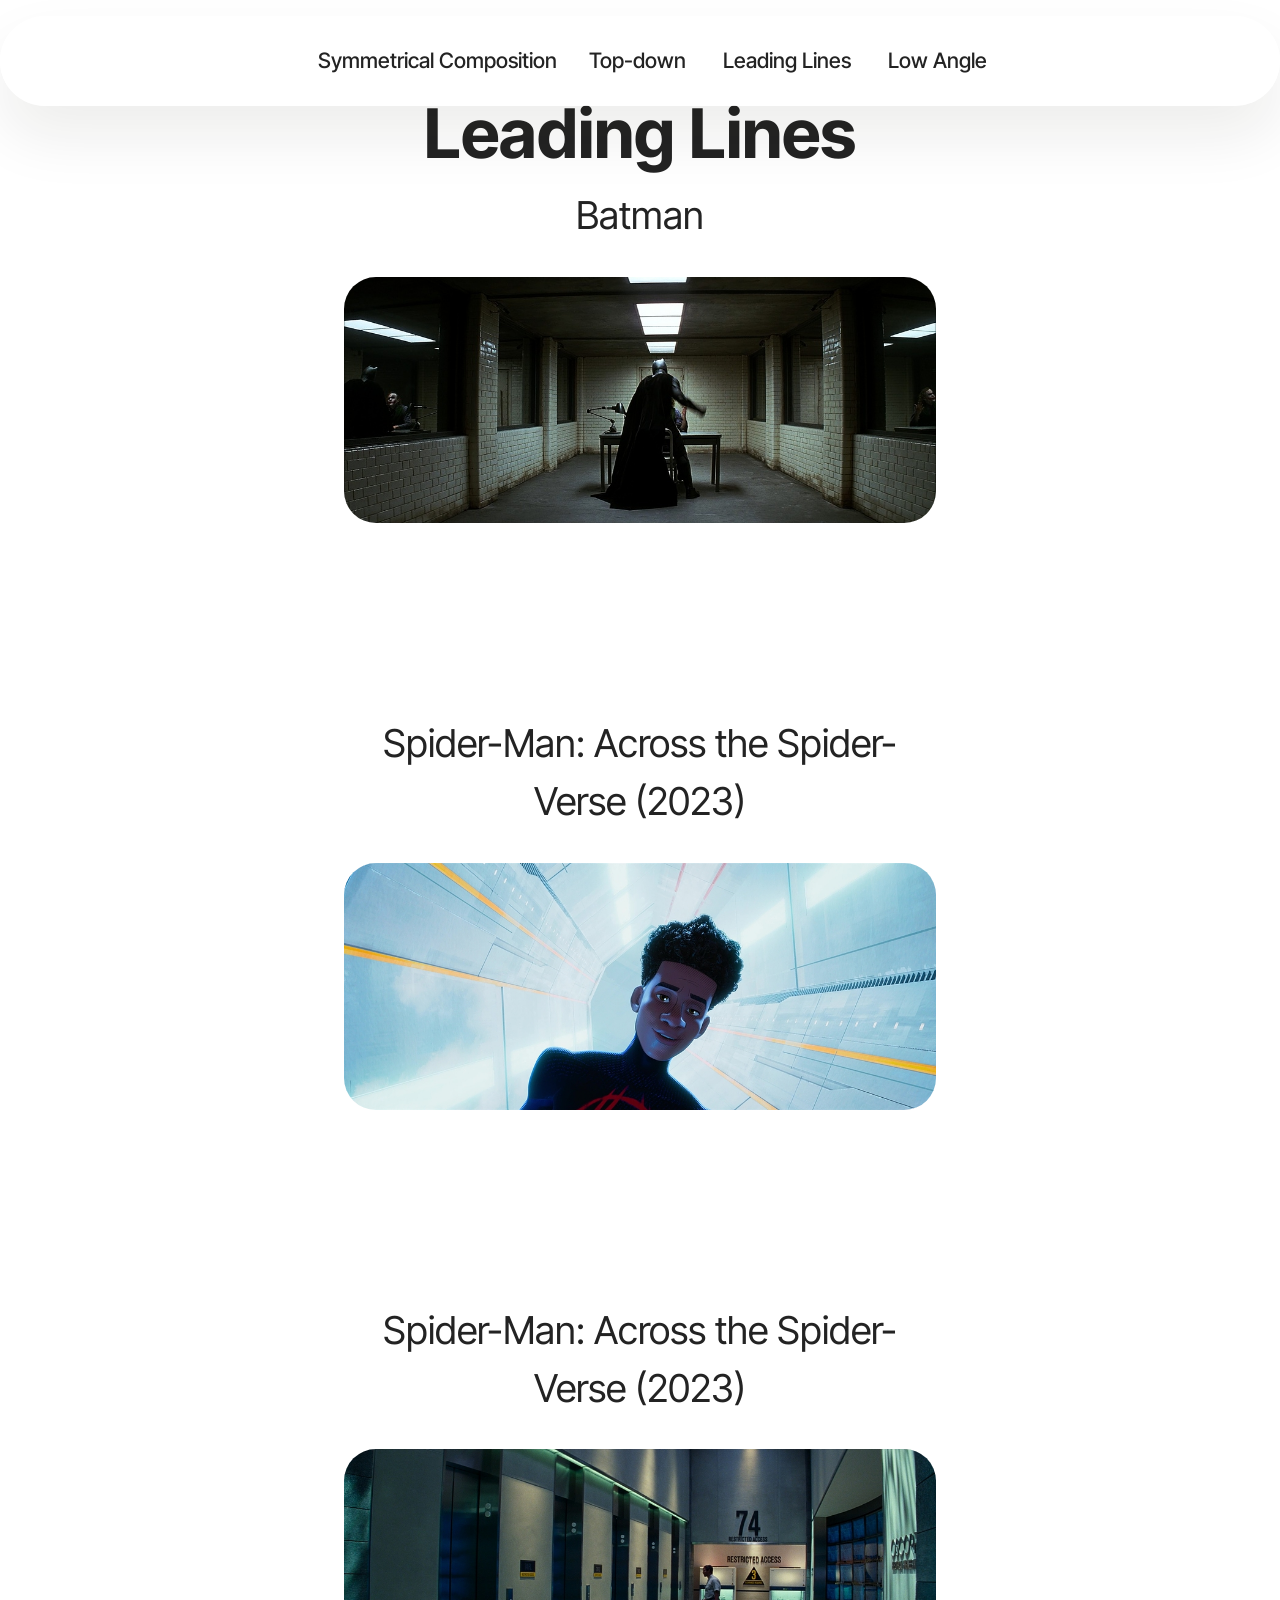
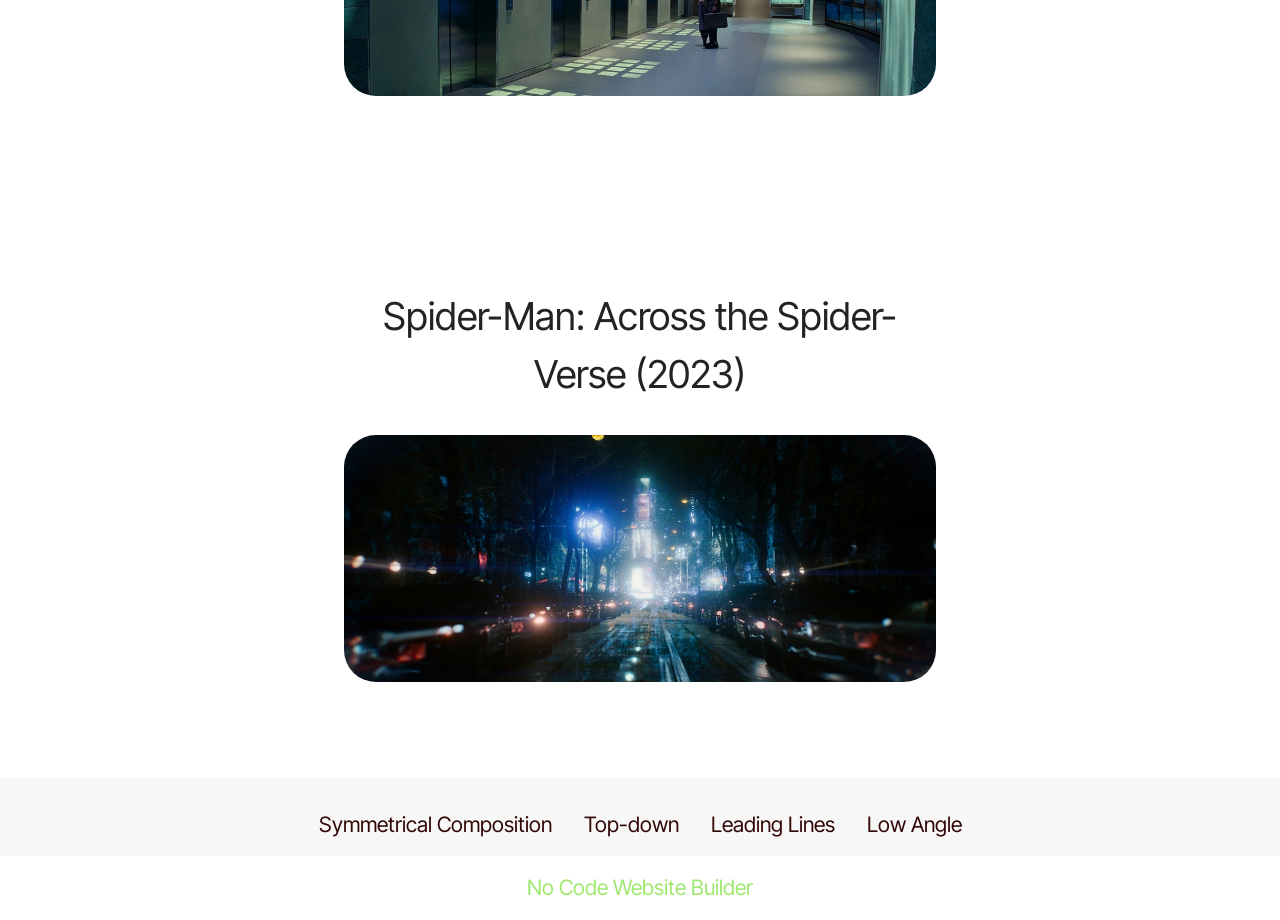
==== commit 0a607aac: "create github pages" ====
--- a/Leading Lines.html
+++ b/Leading Lines.html
@@ -20,7 +20,9 @@
   <noscript><link rel="stylesheet" href="https://fonts.googleapis.com/css?family=Inter+Tight:100,200,300,400,500,600,700,800,900,100i,200i,300i,400i,500i,600i,700i,800i,900i&display=swap"></noscript>
   <link rel="preload" href="https://fonts.googleapis.com/css?family=Roboto:100,200,300,400,500,600,700,800,900,100i,200i,300i,400i,500i,600i,700i,800i,900i&display=swap" as="style" onload="this.onload=null;this.rel='stylesheet'">
   <noscript><link rel="stylesheet" href="https://fonts.googleapis.com/css?family=Roboto:100,200,300,400,500,600,700,800,900,100i,200i,300i,400i,500i,600i,700i,800i,900i&display=swap"></noscript>
-  <link rel="preload" as="style" href="assets/mobirise/css/mbr-additional.css?v=XmRnV6"><link rel="stylesheet" href="assets/mobirise/css/mbr-additional.css?v=XmRnV6" type="text/css">
+  <link rel="preload" href="https://fonts.googleapis.com/css?family=Playfair+Display:400,500,600,700,800,900,400i,500i,600i,700i,800i,900i&display=swap" as="style" onload="this.onload=null;this.rel='stylesheet'">
+  <noscript><link rel="stylesheet" href="https://fonts.googleapis.com/css?family=Playfair+Display:400,500,600,700,800,900,400i,500i,600i,700i,800i,900i&display=swap"></noscript>
+  <link rel="preload" as="style" href="assets/mobirise/css/mbr-additional.css?v=hlxPek"><link rel="stylesheet" href="assets/mobirise/css/mbr-additional.css?v=hlxPek" type="text/css">
 
   
   
@@ -47,7 +49,7 @@
 			</button>
 			<div class="collapse navbar-collapse" id="navbarSupportedContent">
 				<ul class="navbar-nav nav-dropdown nav-right navbar-nav-top-padding" data-app-modern-menu="true"><li class="nav-item">
-						<a class="nav-link link text-black text-primary display-4" href="Symmetrical Composition.html">Symmetrical Composition</a>
+						<a class="nav-link link text-black text-primary display-4" href="Symmetrical Composition.html#slider02-f">Symmetrical Composition</a>
 					</li>
 					<li class="nav-item">
 						<a class="nav-link link text-black text-primary display-4" href="Top-down.html" aria-expanded="false">Top-down</a>
@@ -152,14 +154,14 @@
                   
                   
                   
-                <li class="header-menu-item mbr-fonts-style display-7"><a href="Symmetrical Composition.html" class="text-info">Symmetrical Composition</a></li><li class="header-menu-item mbr-fonts-style display-7"><a href="Top-down.html" class="text-info">Top-down</a></li><li class="header-menu-item mbr-fonts-style display-7"><a href="Leading Lines.html" class="text-info">Leading Lines</a></li><li class="header-menu-item mbr-fonts-style display-7"><a href="Low Angle.html" class="text-info">Low Angle</a></li></ul>
+                <li class="header-menu-item mbr-fonts-style display-7"><a href="Symmetrical Composition.html#slider02-f" class="text-info text-primary">Symmetrical Composition</a></li><li class="header-menu-item mbr-fonts-style display-7"><a href="Top-down.html" class="text-info">Top-down</a></li><li class="header-menu-item mbr-fonts-style display-7"><a href="Leading Lines.html" class="text-info">Leading Lines</a></li><li class="header-menu-item mbr-fonts-style display-7"><a href="Low Angle.html" class="text-info">Low Angle</a></li></ul>
               </div>
 
             
             
         </div>
     </div>
-</section><section class="display-7" style="padding: 0;align-items: center;justify-content: center;flex-wrap: wrap;    align-content: center;display: flex;position: relative;height: 4rem;"><a href="https://mobiri.se/" style="flex: 1 1;height: 4rem;position: absolute;width: 100%;z-index: 1;"><img alt="" style="height: 4rem;" src="[data-uri]"></a><p style="margin: 0;text-align: center;" class="display-7">&#8204;</p><a style="z-index:1" href="https://mobirise.com"> Website Software</a></section><script src="assets/bootstrap/js/bootstrap.bundle.min.js"></script>  <script src="assets/smoothscroll/smooth-scroll.js"></script>  <script src="assets/ytplayer/index.js"></script>  <script src="assets/dropdown/js/navbar-dropdown.js"></script>  <script src="assets/theme/js/script.js"></script>  
+</section><section class="display-7" style="padding: 0;align-items: center;justify-content: center;flex-wrap: wrap;    align-content: center;display: flex;position: relative;height: 4rem;"><a href="https://mobiri.se/" style="flex: 1 1;height: 4rem;position: absolute;width: 100%;z-index: 1;"><img alt="" style="height: 4rem;" src="[data-uri]"></a><p style="margin: 0;text-align: center;" class="display-7">&#8204;</p><a style="z-index:1" href="https://mobirise.com/builder/no-code-website-builder.html">No Code Website Builder</a></section><script src="assets/bootstrap/js/bootstrap.bundle.min.js"></script>  <script src="assets/smoothscroll/smooth-scroll.js"></script>  <script src="assets/ytplayer/index.js"></script>  <script src="assets/dropdown/js/navbar-dropdown.js"></script>  <script src="assets/theme/js/script.js"></script>  
   
   
 </body>
--- a/assets/mobirise/css/mbr-additional.css
+++ b/assets/mobirise/css/mbr-additional.css
@@ -799,6 +799,14 @@
 }
 .new-font-4 > .mbr-iconfont {
   font-size: 2.4rem;
+}
+.new-font-5 {
+  font-family: 'Playfair Display', serif;
+  font-size: 3.4rem;
+  line-height: 1.5;
+}
+.new-font-5 > .mbr-iconfont {
+  font-size: 3.4rem;
 }
 .cid-vgLvPtyXhu {
   z-index: 1000;
@@ -3466,9 +3474,9 @@
 }
 .cid-vgLoZfeiNy {
   display: flex;
-  padding-top: 20rem;
-  padding-bottom: 4rem;
-  background-image: url("../../../assets/images/0.jpg");
+  padding-top: 16rem;
+  padding-bottom: 1rem;
+  background-image: url("../../../assets/images/zp88-967x412.jpg");
 }
 .cid-vgLoZfeiNy .mbr-overlay {
   background-color: #000000;
@@ -3530,7 +3538,7 @@
 .cid-vgLqD9fFdl {
   padding-top: 3rem;
   padding-bottom: 4rem;
-  background-image: url("../../../assets/images/screenshot-5.png");
+  background: #ffffff;
 }
 .cid-vgLqD9fFdl .mbr-fallback-image.disabled {
   display: none;
--- a/assets/mobirise/css/mbr-additional.css
+++ b/assets/mobirise/css/mbr-additional.css
@@ -799,6 +799,14 @@
 }
 .new-font-4 > .mbr-iconfont {
   font-size: 2.4rem;
+}
+.new-font-5 {
+  font-family: 'Playfair Display', serif;
+  font-size: 3.4rem;
+  line-height: 1.5;
+}
+.new-font-5 > .mbr-iconfont {
+  font-size: 3.4rem;
 }
 .cid-vgLvPtyXhu {
   z-index: 1000;
@@ -3466,9 +3474,9 @@
 }
 .cid-vgLoZfeiNy {
   display: flex;
-  padding-top: 20rem;
-  padding-bottom: 4rem;
-  background-image: url("../../../assets/images/0.jpg");
+  padding-top: 16rem;
+  padding-bottom: 1rem;
+  background-image: url("../../../assets/images/zp88-967x412.jpg");
 }
 .cid-vgLoZfeiNy .mbr-overlay {
   background-color: #000000;
@@ -3530,7 +3538,7 @@
 .cid-vgLqD9fFdl {
   padding-top: 3rem;
   padding-bottom: 4rem;
-  background-image: url("../../../assets/images/screenshot-5.png");
+  background: #ffffff;
 }
 .cid-vgLqD9fFdl .mbr-fallback-image.disabled {
   display: none;
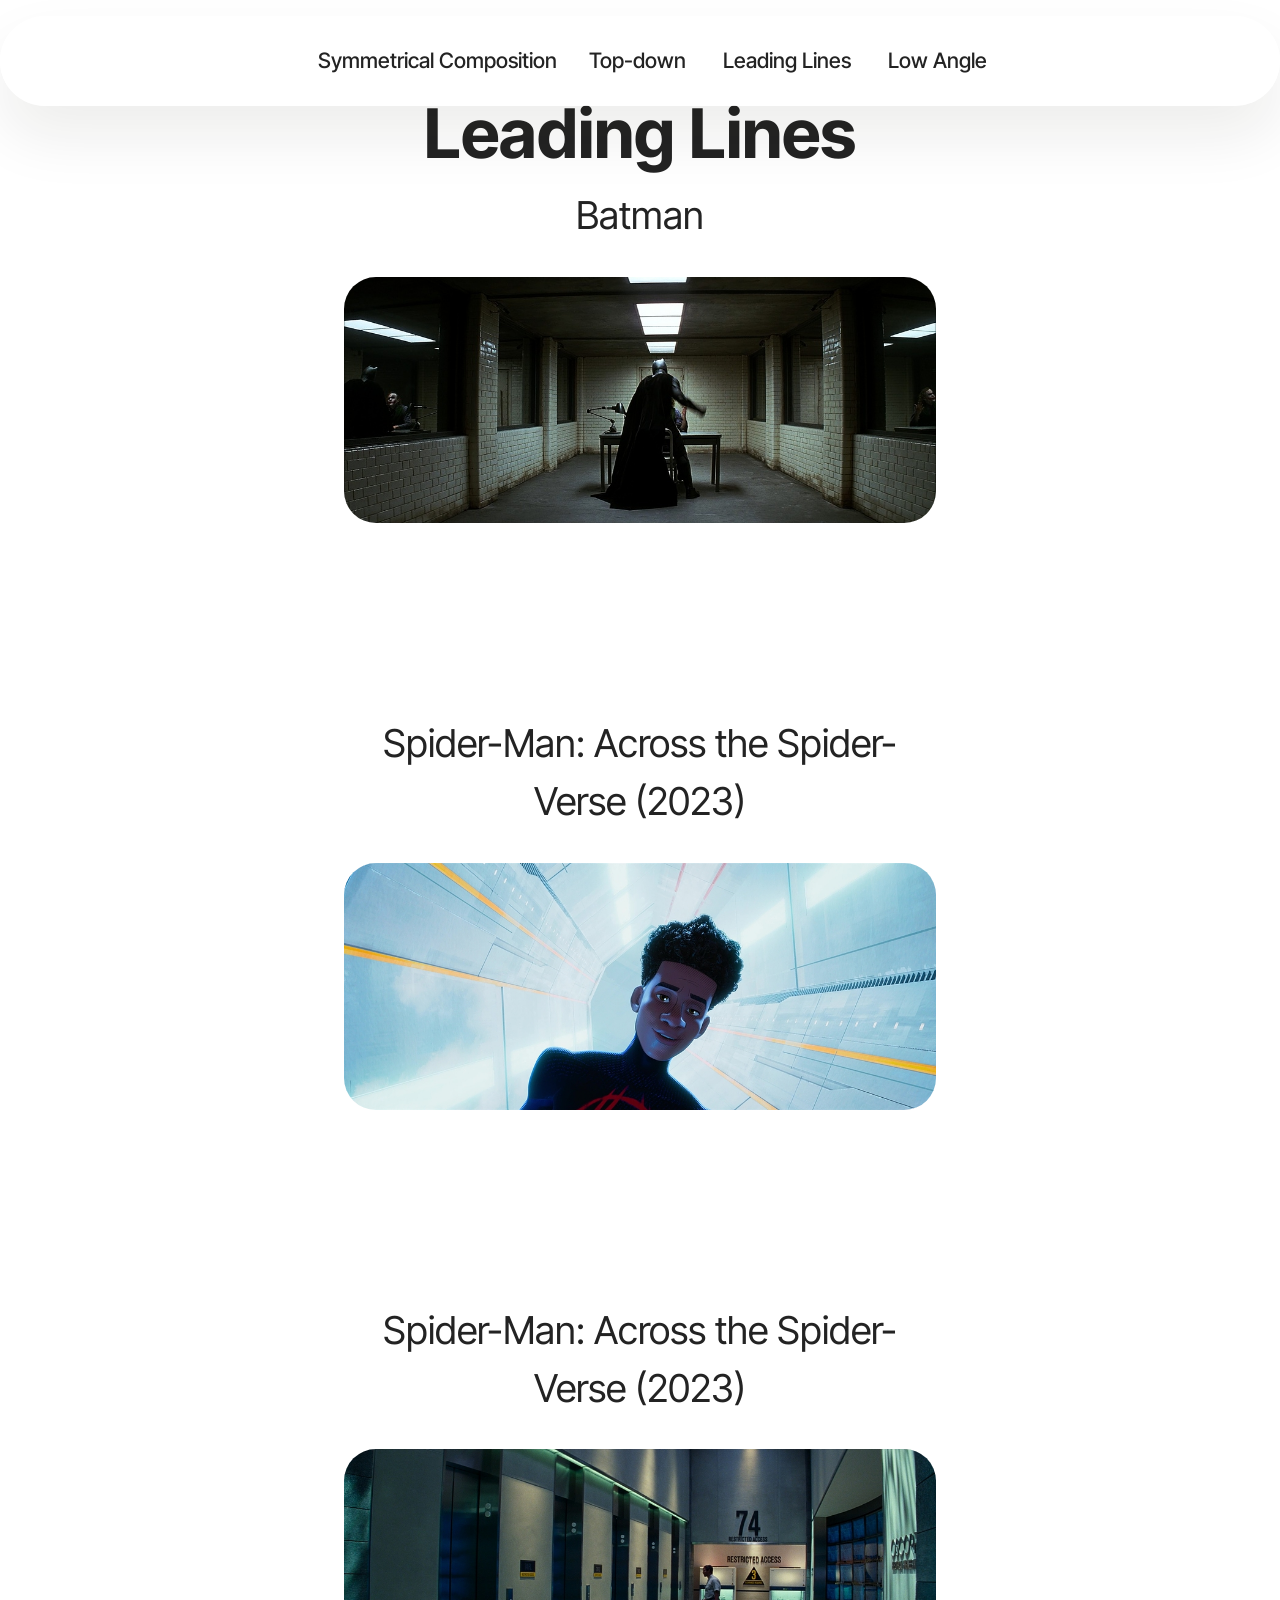
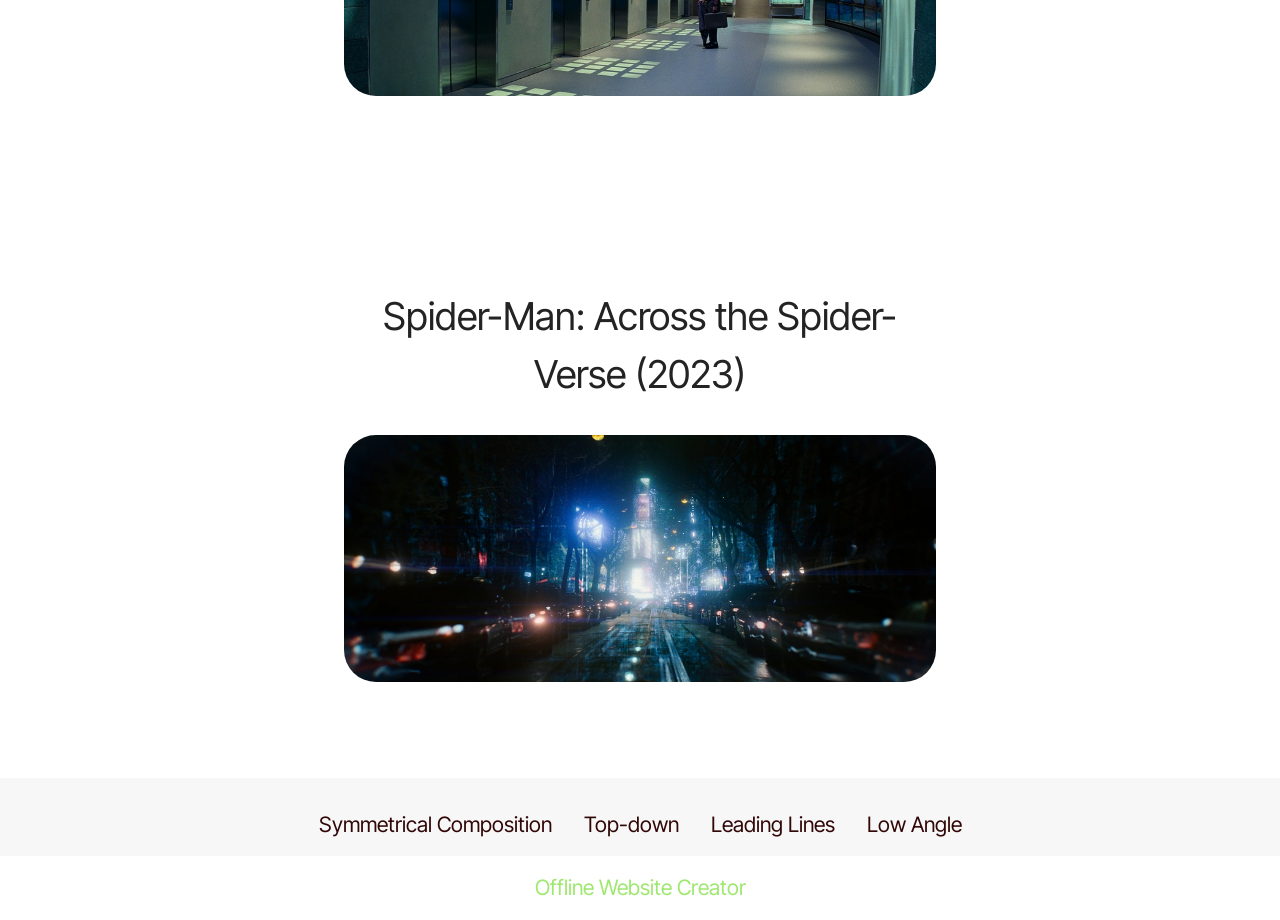
==== commit b80e4f07: "create github pages" ====
--- a/Leading Lines.html
+++ b/Leading Lines.html
@@ -22,7 +22,7 @@
   <noscript><link rel="stylesheet" href="https://fonts.googleapis.com/css?family=Roboto:100,200,300,400,500,600,700,800,900,100i,200i,300i,400i,500i,600i,700i,800i,900i&display=swap"></noscript>
   <link rel="preload" href="https://fonts.googleapis.com/css?family=Playfair+Display:400,500,600,700,800,900,400i,500i,600i,700i,800i,900i&display=swap" as="style" onload="this.onload=null;this.rel='stylesheet'">
   <noscript><link rel="stylesheet" href="https://fonts.googleapis.com/css?family=Playfair+Display:400,500,600,700,800,900,400i,500i,600i,700i,800i,900i&display=swap"></noscript>
-  <link rel="preload" as="style" href="assets/mobirise/css/mbr-additional.css?v=hlxPek"><link rel="stylesheet" href="assets/mobirise/css/mbr-additional.css?v=hlxPek" type="text/css">
+  <link rel="preload" as="style" href="assets/mobirise/css/mbr-additional.css?v=QlXOle"><link rel="stylesheet" href="assets/mobirise/css/mbr-additional.css?v=QlXOle" type="text/css">
 
   
   
@@ -161,7 +161,7 @@
             
         </div>
     </div>
-</section><section class="display-7" style="padding: 0;align-items: center;justify-content: center;flex-wrap: wrap;    align-content: center;display: flex;position: relative;height: 4rem;"><a href="https://mobiri.se/" style="flex: 1 1;height: 4rem;position: absolute;width: 100%;z-index: 1;"><img alt="" style="height: 4rem;" src="[data-uri]"></a><p style="margin: 0;text-align: center;" class="display-7">&#8204;</p><a style="z-index:1" href="https://mobirise.com/builder/no-code-website-builder.html">No Code Website Builder</a></section><script src="assets/bootstrap/js/bootstrap.bundle.min.js"></script>  <script src="assets/smoothscroll/smooth-scroll.js"></script>  <script src="assets/ytplayer/index.js"></script>  <script src="assets/dropdown/js/navbar-dropdown.js"></script>  <script src="assets/theme/js/script.js"></script>  
+</section><section class="display-7" style="padding: 0;align-items: center;justify-content: center;flex-wrap: wrap;    align-content: center;display: flex;position: relative;height: 4rem;"><a href="https://mobiri.se/" style="flex: 1 1;height: 4rem;position: absolute;width: 100%;z-index: 1;"><img alt="" style="height: 4rem;" src="[data-uri]"></a><p style="margin: 0;text-align: center;" class="display-7">&#8204;</p><a style="z-index:1" href="https://mobirise.com/offline-website-builder.html">Offline Website Creator</a></section><script src="assets/bootstrap/js/bootstrap.bundle.min.js"></script>  <script src="assets/smoothscroll/smooth-scroll.js"></script>  <script src="assets/ytplayer/index.js"></script>  <script src="assets/dropdown/js/navbar-dropdown.js"></script>  <script src="assets/theme/js/script.js"></script>  
   
   
 </body>
